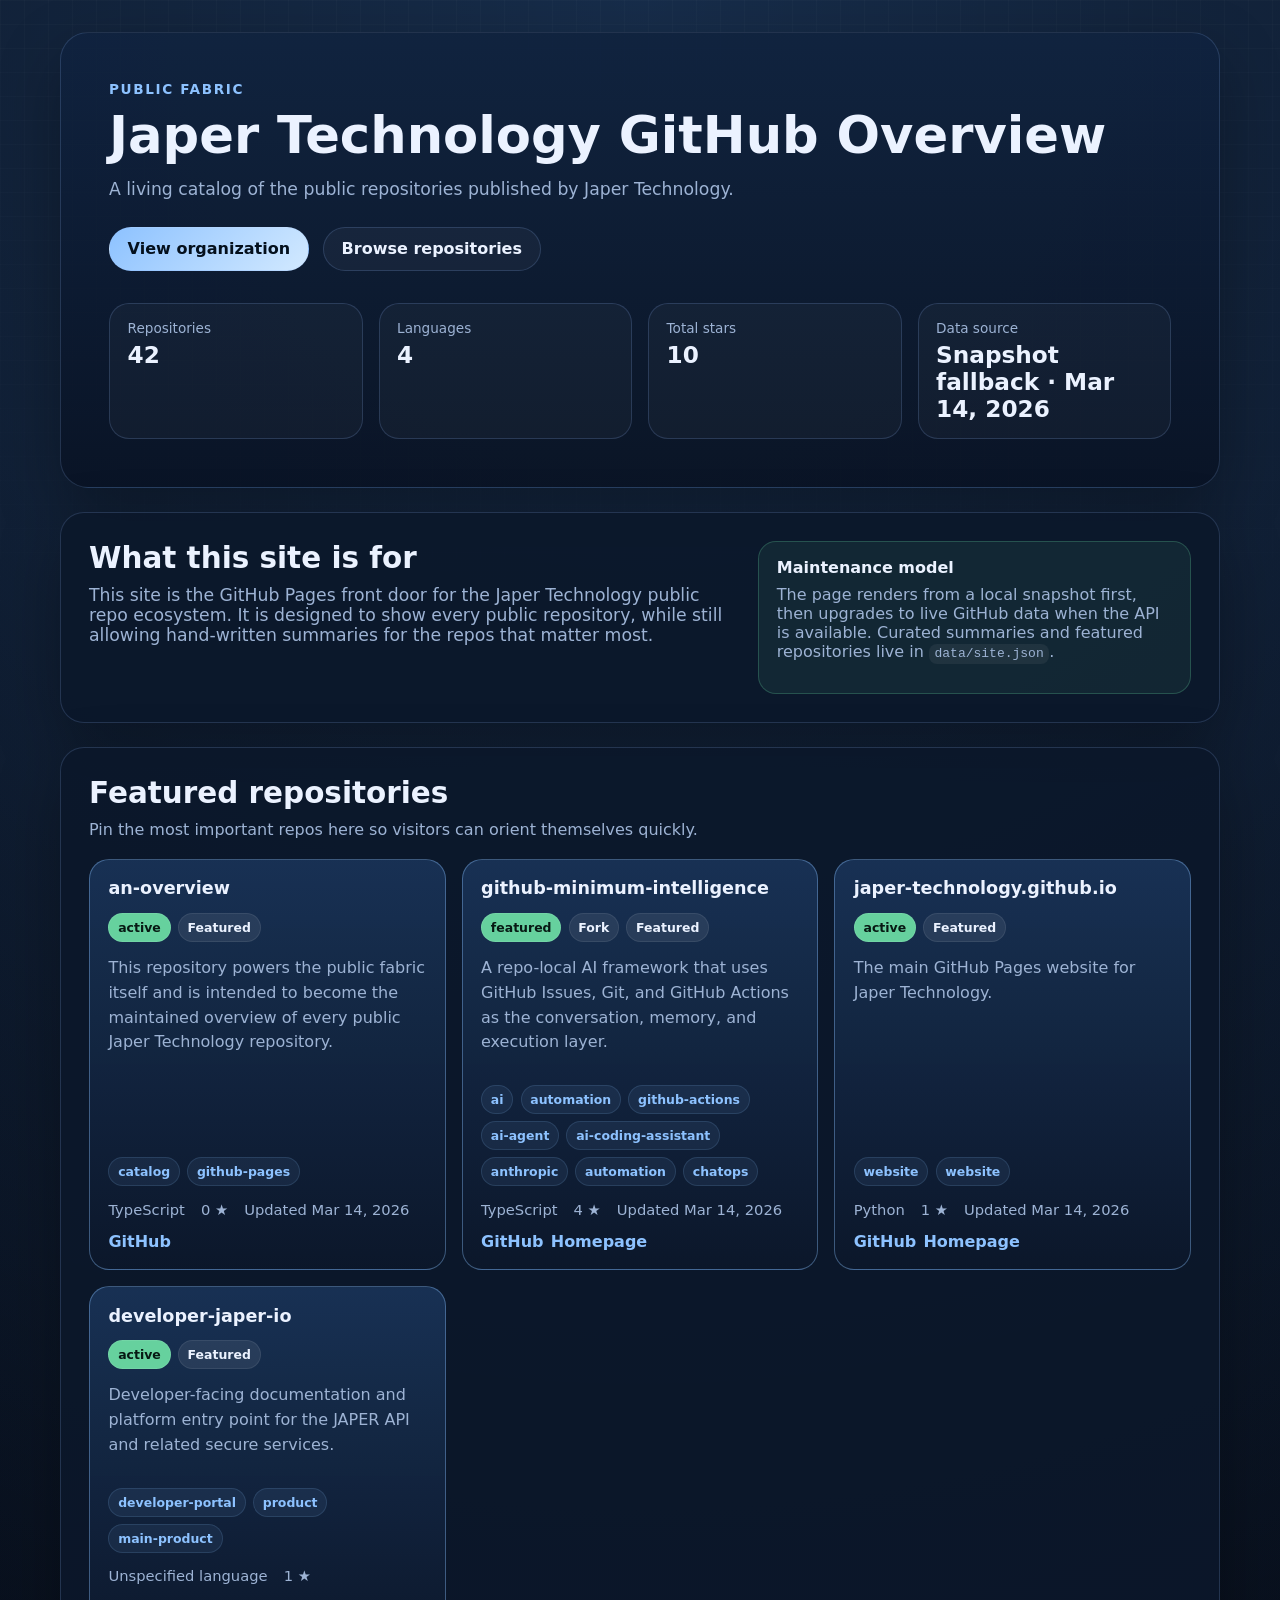
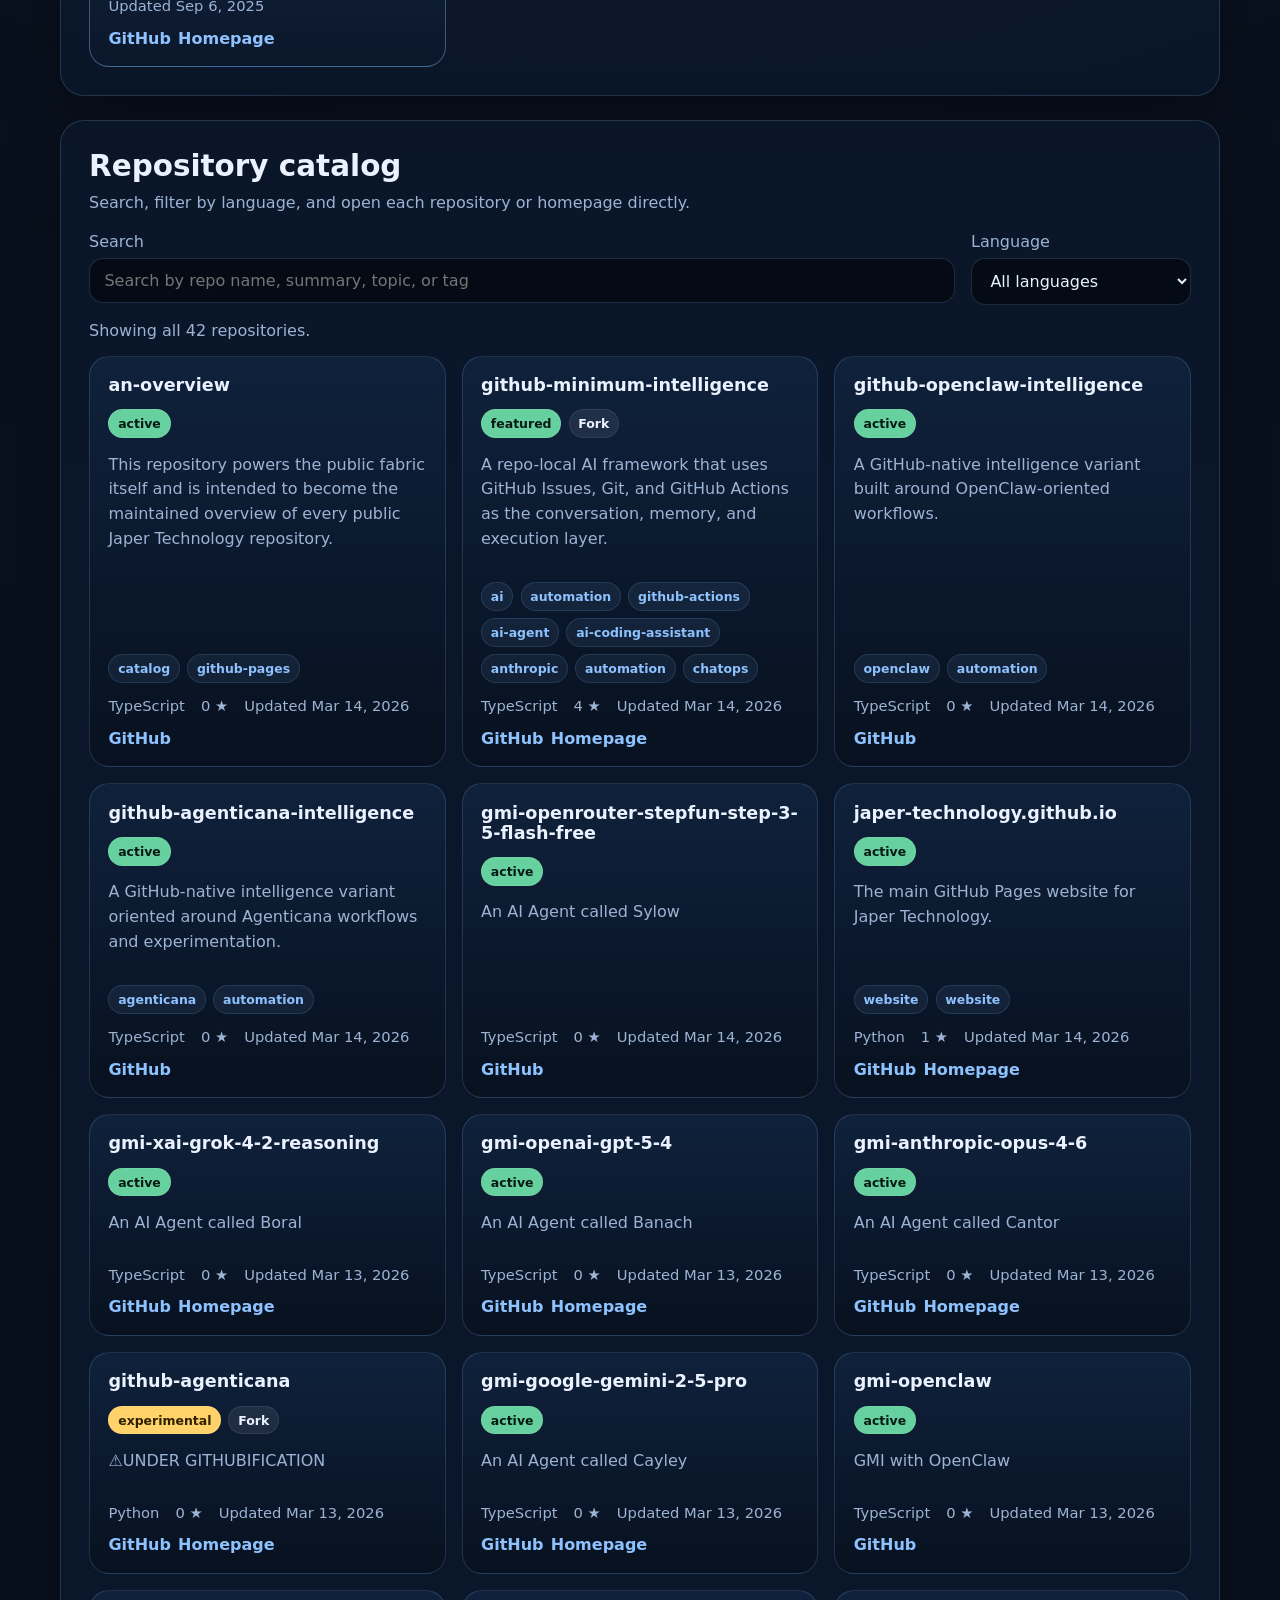
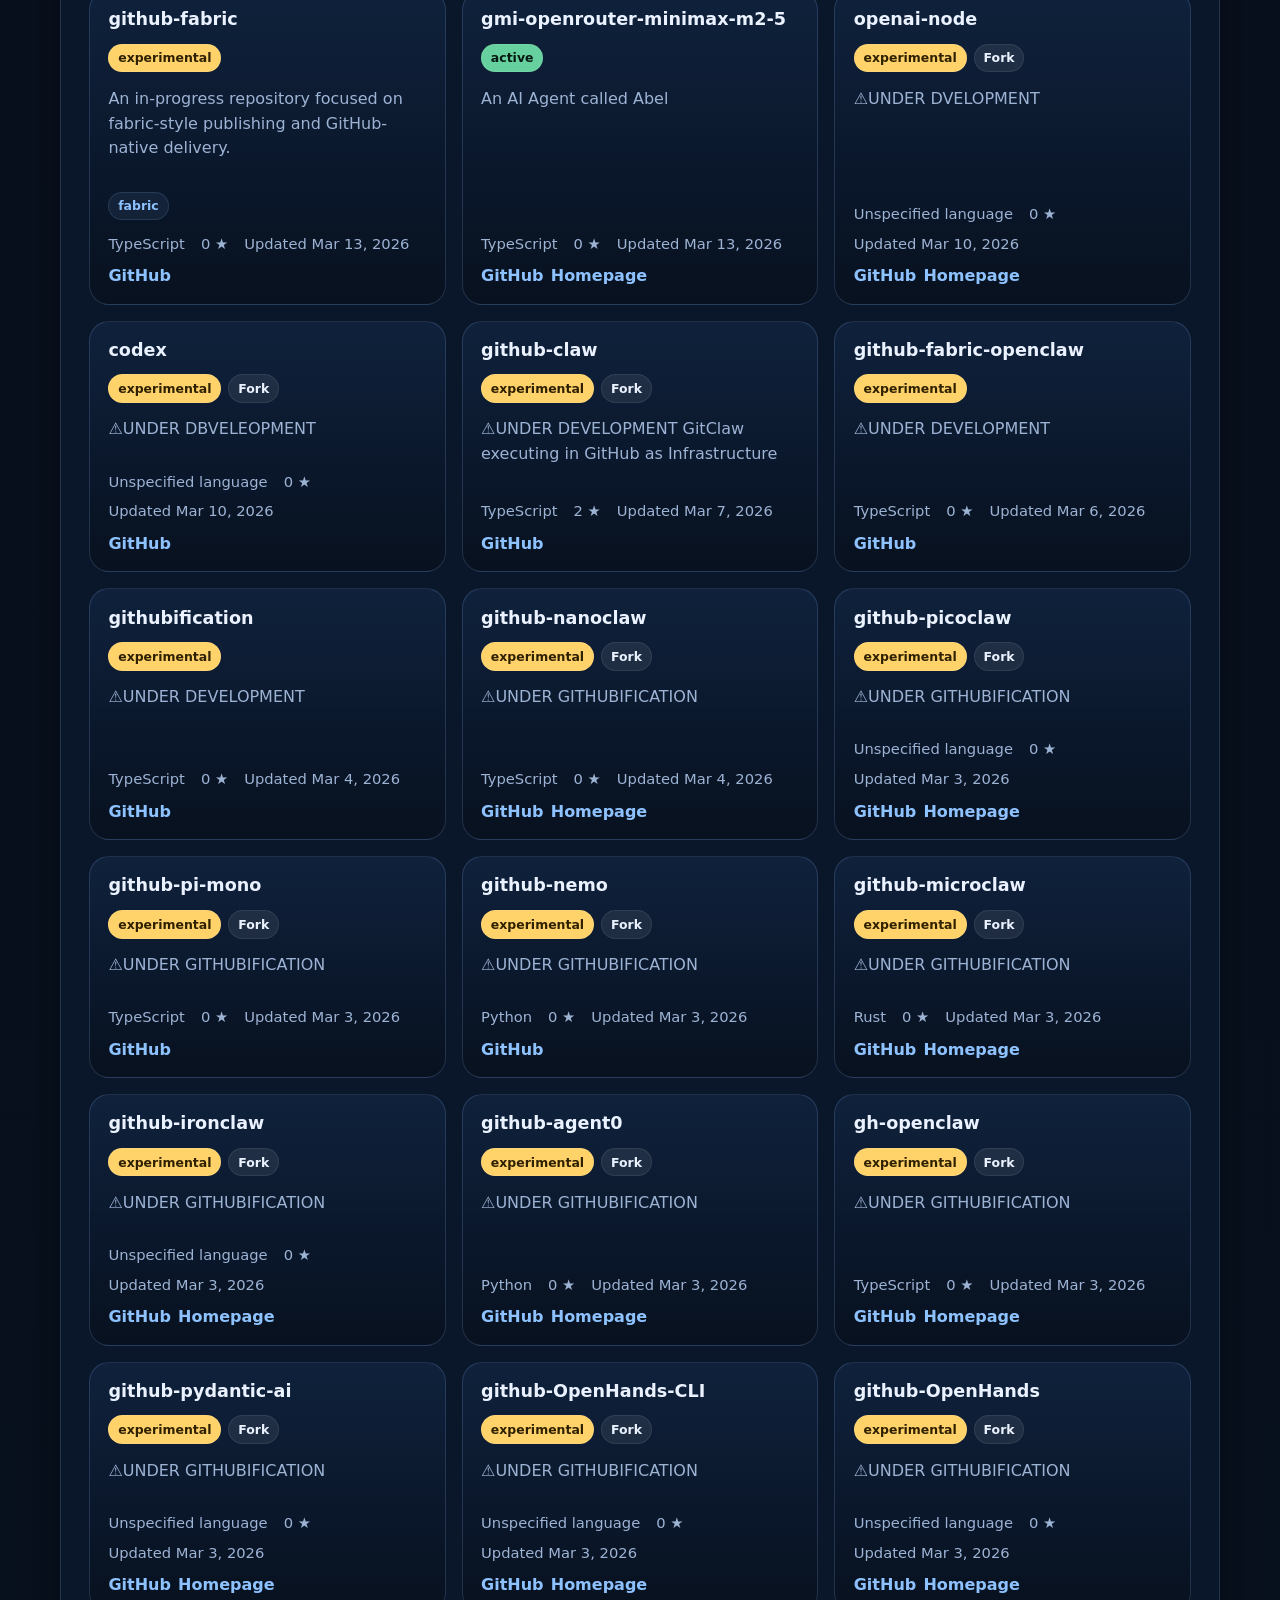
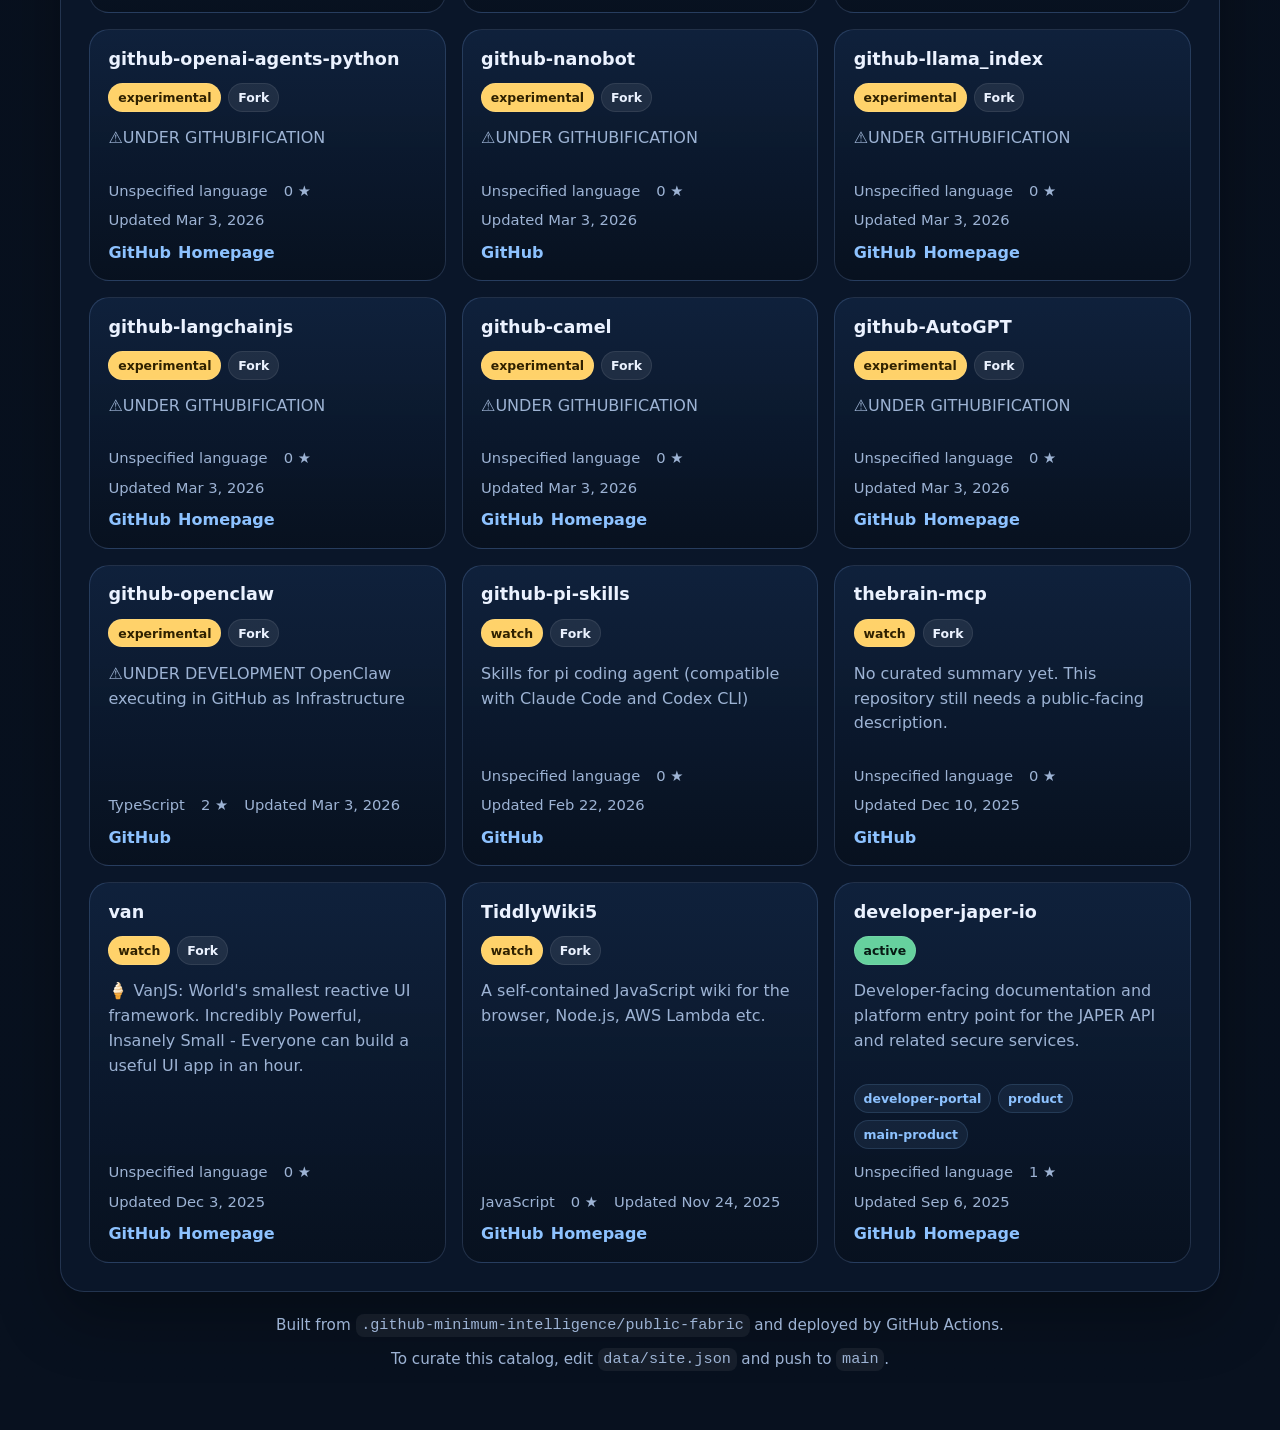
==== .github-minimum-intelligence/public-fabric/index.html @ f4ccc7d5 "minimum-intelligence: work on issue #1" ====
<!DOCTYPE html>
<html lang="en">
  <head>
    <meta charset="UTF-8" />
    <meta name="viewport" content="width=device-width, initial-scale=1.0" />
    <title>Japer Technology Public Fabric</title>
    <meta
      name="description"
      content="A GitHub Pages overview of the public repositories published by Japer Technology."
    />
    <link rel="stylesheet" href="./styles.css" />
  </head>
  <body>
    <div class="shell">
      <header class="hero">
        <p class="eyebrow">Public Fabric</p>
        <h1>Japer Technology GitHub Overview</h1>
        <p class="hero-copy" id="hero-copy">
          A living catalog of public repositories published by Japer Technology.
        </p>
        <div class="hero-actions">
          <a class="button primary" href="https://github.com/japer-technology" target="_blank" rel="noreferrer">
            View organization
          </a>
          <a class="button secondary" href="#catalog">
            Browse repositories
          </a>
        </div>
        <dl class="stats" id="stats">
          <div class="stat-card">
            <dt>Repositories</dt>
            <dd id="stat-repos">—</dd>
          </div>
          <div class="stat-card">
            <dt>Languages</dt>
            <dd id="stat-languages">—</dd>
          </div>
          <div class="stat-card">
            <dt>Total stars</dt>
            <dd id="stat-stars">—</dd>
          </div>
          <div class="stat-card">
            <dt>Data source</dt>
            <dd id="stat-source">Loading…</dd>
          </div>
        </dl>
      </header>

      <main>
        <section class="panel intro-panel">
          <div>
            <h2>What this site is for</h2>
            <p id="intro-copy">
              This public fabric is meant to become the durable front door for every public Japer Technology repository.
            </p>
          </div>
          <div class="callout">
            <strong>Maintenance model</strong>
            <p>
              The page renders from a local snapshot first, then upgrades to live GitHub data when the API is available.
              Curated summaries and featured repositories live in <code>data/site.json</code>.
            </p>
          </div>
        </section>

        <section class="panel" id="featured-section">
          <div class="section-heading">
            <h2>Featured repositories</h2>
            <p>Pin the most important repos here so visitors can orient themselves quickly.</p>
          </div>
          <div class="repo-grid featured-grid" id="featured-grid"></div>
        </section>

        <section class="panel" id="catalog">
          <div class="section-heading">
            <h2>Repository catalog</h2>
            <p>Search, filter by language, and open each repository or homepage directly.</p>
          </div>

          <div class="filters">
            <label class="field">
              <span>Search</span>
              <input id="search-input" type="search" placeholder="Search by repo name, summary, topic, or tag" />
            </label>

            <label class="field compact">
              <span>Language</span>
              <select id="language-filter">
                <option value="all">All languages</option>
              </select>
            </label>
          </div>

          <p class="results-summary" id="results-summary">Loading repositories…</p>
          <div class="repo-grid" id="repo-grid"></div>
          <div class="empty-state hidden" id="empty-state">
            <h3>No repositories match this filter</h3>
            <p>Try clearing the search box or switching back to all languages.</p>
          </div>
        </section>
      </main>

      <footer class="footer">
        <p>
          Built from <code>.github-minimum-intelligence/public-fabric</code> and deployed by GitHub Actions.
        </p>
        <p>
          To curate this catalog, edit <code>data/site.json</code> and push to <code>main</code>.
        </p>
      </footer>
    </div>

    <script src="./app.js" defer></script>
  </body>
</html>
---- .github-minimum-intelligence/public-fabric/styles.css ----
:root {
  color-scheme: dark;
  --bg: #08111f;
  --panel: rgba(12, 24, 43, 0.9);
  --panel-strong: #10233f;
  --panel-soft: rgba(16, 35, 63, 0.65);
  --border: rgba(150, 187, 255, 0.18);
  --text: #ebf2ff;
  --muted: #9db3d4;
  --accent: #8dc2ff;
  --accent-strong: #4e9fff;
  --success: #66d19e;
  --warning: #ffd26a;
  --shadow: 0 24px 64px rgba(0, 0, 0, 0.3);
}

* {
  box-sizing: border-box;
}

html {
  scroll-behavior: smooth;
}

body {
  margin: 0;
  font-family: Inter, ui-sans-serif, system-ui, -apple-system, BlinkMacSystemFont, "Segoe UI", sans-serif;
  background:
    radial-gradient(circle at top, rgba(78, 159, 255, 0.2), transparent 28%),
    linear-gradient(180deg, #09101d 0%, #08111f 100%);
  color: var(--text);
}

body::before {
  content: "";
  position: fixed;
  inset: 0;
  pointer-events: none;
  background-image: linear-gradient(rgba(255, 255, 255, 0.03) 1px, transparent 1px),
    linear-gradient(90deg, rgba(255, 255, 255, 0.03) 1px, transparent 1px);
  background-size: 24px 24px;
  mask-image: linear-gradient(180deg, rgba(0, 0, 0, 0.6), transparent 90%);
}

.shell {
  width: min(1160px, calc(100% - 2rem));
  margin: 0 auto;
  padding: 2rem 0 3rem;
}

.hero,
.panel,
.footer {
  position: relative;
  z-index: 1;
}

.hero {
  padding: 3rem;
  border: 1px solid var(--border);
  border-radius: 28px;
  background: linear-gradient(180deg, rgba(16, 35, 63, 0.95), rgba(10, 20, 37, 0.95));
  box-shadow: var(--shadow);
}

.eyebrow {
  margin: 0 0 0.75rem;
  font-size: 0.85rem;
  font-weight: 700;
  letter-spacing: 0.12em;
  text-transform: uppercase;
  color: var(--accent);
}

h1,
h2,
h3,
p {
  margin-top: 0;
}

h1 {
  margin-bottom: 1rem;
  font-size: clamp(2.2rem, 4vw, 4rem);
  line-height: 1.05;
}

h2 {
  font-size: clamp(1.5rem, 2.3vw, 2rem);
  margin-bottom: 0.6rem;
}

.hero-copy,
#intro-copy,
.section-heading p,
.repo-summary,
.results-summary,
.footer,
.callout p,
.meta-row,
.repo-links,
.field span,
.empty-state p {
  color: var(--muted);
}

.hero-copy,
#intro-copy {
  font-size: 1.08rem;
  max-width: 68ch;
}

.hero-actions {
  display: flex;
  flex-wrap: wrap;
  gap: 0.9rem;
  margin: 1.75rem 0 2rem;
}

.button {
  display: inline-flex;
  align-items: center;
  justify-content: center;
  min-height: 2.75rem;
  padding: 0.7rem 1.1rem;
  border-radius: 999px;
  border: 1px solid var(--border);
  text-decoration: none;
  font-weight: 600;
  transition: transform 140ms ease, border-color 140ms ease, background 140ms ease;
}

.button:hover {
  transform: translateY(-1px);
  border-color: rgba(150, 187, 255, 0.4);
}

.button.primary {
  color: #04101d;
  background: linear-gradient(135deg, var(--accent), #d2e9ff);
}

.button.secondary {
  color: var(--text);
  background: rgba(255, 255, 255, 0.04);
}

.stats {
  display: grid;
  grid-template-columns: repeat(4, minmax(0, 1fr));
  gap: 1rem;
  margin: 0;
}

.stat-card {
  margin: 0;
  padding: 1rem 1.1rem;
  border-radius: 20px;
  border: 1px solid var(--border);
  background: rgba(255, 255, 255, 0.03);
}

.stat-card dt {
  margin-bottom: 0.35rem;
  font-size: 0.85rem;
  color: var(--muted);
}

.stat-card dd {
  margin: 0;
  font-size: 1.45rem;
  font-weight: 700;
}

.panel {
  margin-top: 1.5rem;
  padding: 1.75rem;
  border-radius: 24px;
  border: 1px solid var(--border);
  background: var(--panel);
  box-shadow: var(--shadow);
}

.intro-panel {
  display: grid;
  grid-template-columns: 1.5fr 1fr;
  gap: 1.25rem;
}

.callout {
  padding: 1rem 1.1rem;
  border-radius: 18px;
  border: 1px solid rgba(102, 209, 158, 0.25);
  background: rgba(102, 209, 158, 0.08);
}

.callout strong {
  display: block;
  margin-bottom: 0.5rem;
}

.section-heading {
  margin-bottom: 1.25rem;
}

.filters {
  display: flex;
  flex-wrap: wrap;
  gap: 1rem;
  margin-bottom: 1rem;
}

.field {
  display: flex;
  flex-direction: column;
  gap: 0.45rem;
  flex: 1 1 320px;
}

.field.compact {
  flex: 0 1 220px;
}

input,
select {
  width: 100%;
  min-height: 2.85rem;
  padding: 0.75rem 0.9rem;
  border-radius: 14px;
  border: 1px solid var(--border);
  background: rgba(5, 11, 20, 0.9);
  color: var(--text);
  font: inherit;
}

input:focus,
select:focus {
  outline: 2px solid rgba(141, 194, 255, 0.28);
  outline-offset: 1px;
}

.repo-grid {
  display: grid;
  grid-template-columns: repeat(3, minmax(0, 1fr));
  gap: 1rem;
}

.repo-card {
  display: flex;
  flex-direction: column;
  gap: 0.9rem;
  min-height: 100%;
  padding: 1.15rem;
  border-radius: 20px;
  border: 1px solid var(--border);
  background: linear-gradient(180deg, rgba(16, 35, 63, 0.88), rgba(8, 17, 31, 0.94));
}

.repo-card.featured {
  border-color: rgba(141, 194, 255, 0.38);
  background: linear-gradient(180deg, rgba(25, 50, 86, 0.95), rgba(12, 24, 43, 0.96));
}

.repo-title-row {
  display: flex;
  justify-content: space-between;
  align-items: flex-start;
  gap: 0.75rem;
}

.repo-title {
  margin: 0;
  font-size: 1.1rem;
}

.repo-title a {
  color: var(--text);
  text-decoration: none;
}

.repo-title a:hover {
  color: var(--accent);
}

.badges,
.topics,
.repo-links {
  display: flex;
  flex-wrap: wrap;
  gap: 0.45rem;
}

.badge,
.topic {
  display: inline-flex;
  align-items: center;
  min-height: 1.8rem;
  padding: 0.2rem 0.55rem;
  border-radius: 999px;
  font-size: 0.78rem;
  font-weight: 600;
}

.badge {
  color: var(--text);
  background: rgba(255, 255, 255, 0.08);
  border: 1px solid rgba(255, 255, 255, 0.08);
}

.badge.status-active,
.badge.status-featured {
  color: #071913;
  background: var(--success);
}

.badge.status-experimental,
.badge.status-watch {
  color: #2f2100;
  background: var(--warning);
}

.topic {
  color: var(--accent);
  background: rgba(141, 194, 255, 0.08);
  border: 1px solid rgba(141, 194, 255, 0.14);
}

.repo-summary {
  flex: 1;
  line-height: 1.55;
}

.meta-row {
  display: flex;
  flex-wrap: wrap;
  gap: 0.8rem 1rem;
  font-size: 0.92rem;
}

.repo-links a {
  color: var(--accent);
  text-decoration: none;
  font-weight: 600;
}

.repo-links a:hover {
  text-decoration: underline;
}

.results-summary {
  margin-bottom: 1rem;
}

.empty-state {
  padding: 2rem;
  border: 1px dashed var(--border);
  border-radius: 20px;
  text-align: center;
  background: rgba(255, 255, 255, 0.02);
}

.footer {
  margin-top: 1.5rem;
  text-align: center;
  font-size: 0.95rem;
}

code {
  padding: 0.15rem 0.35rem;
  border-radius: 8px;
  background: rgba(255, 255, 255, 0.06);
}

.hidden {
  display: none;
}

@media (max-width: 960px) {
  .stats,
  .repo-grid,
  .intro-panel {
    grid-template-columns: repeat(2, minmax(0, 1fr));
  }
}

@media (max-width: 720px) {
  .shell {
    width: min(100% - 1rem, 1160px);
    padding-top: 1rem;
  }

  .hero,
  .panel {
    padding: 1.2rem;
    border-radius: 20px;
  }

  .stats,
  .repo-grid,
  .intro-panel {
    grid-template-columns: 1fr;
  }
}
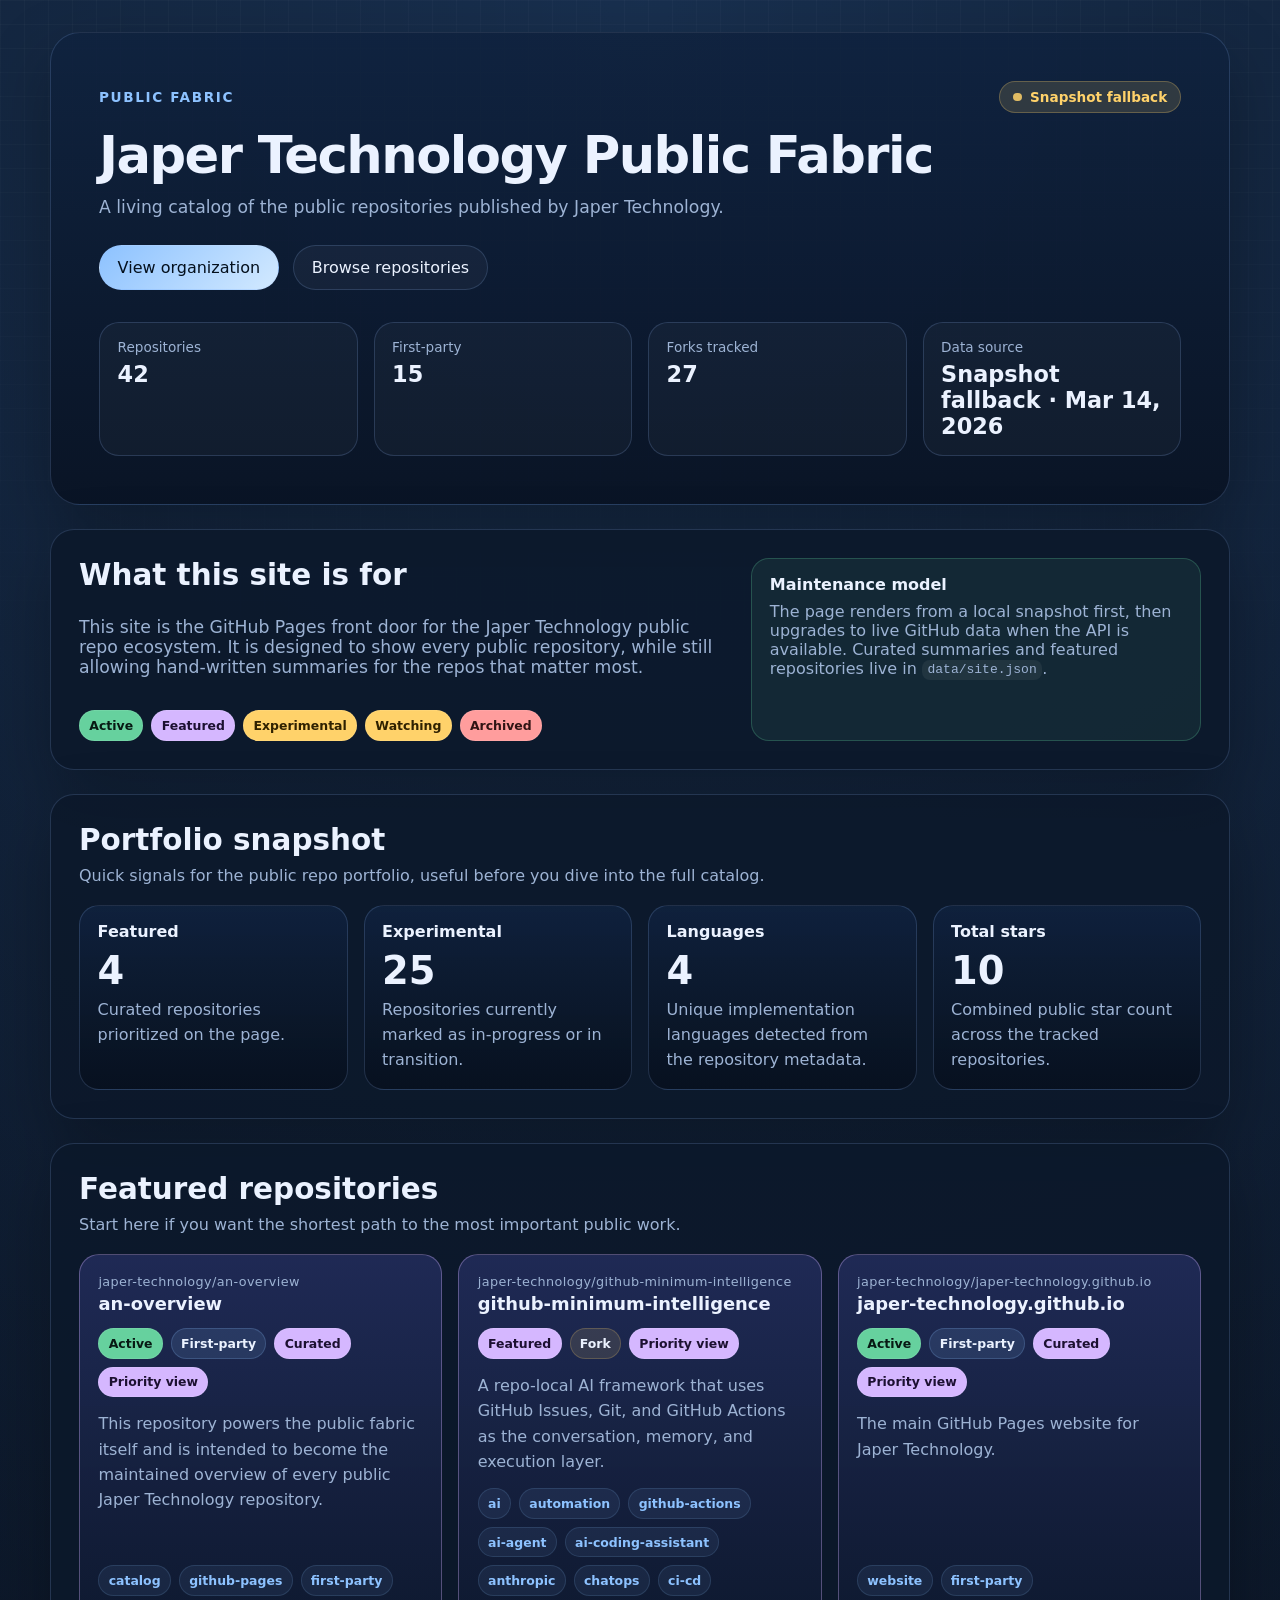
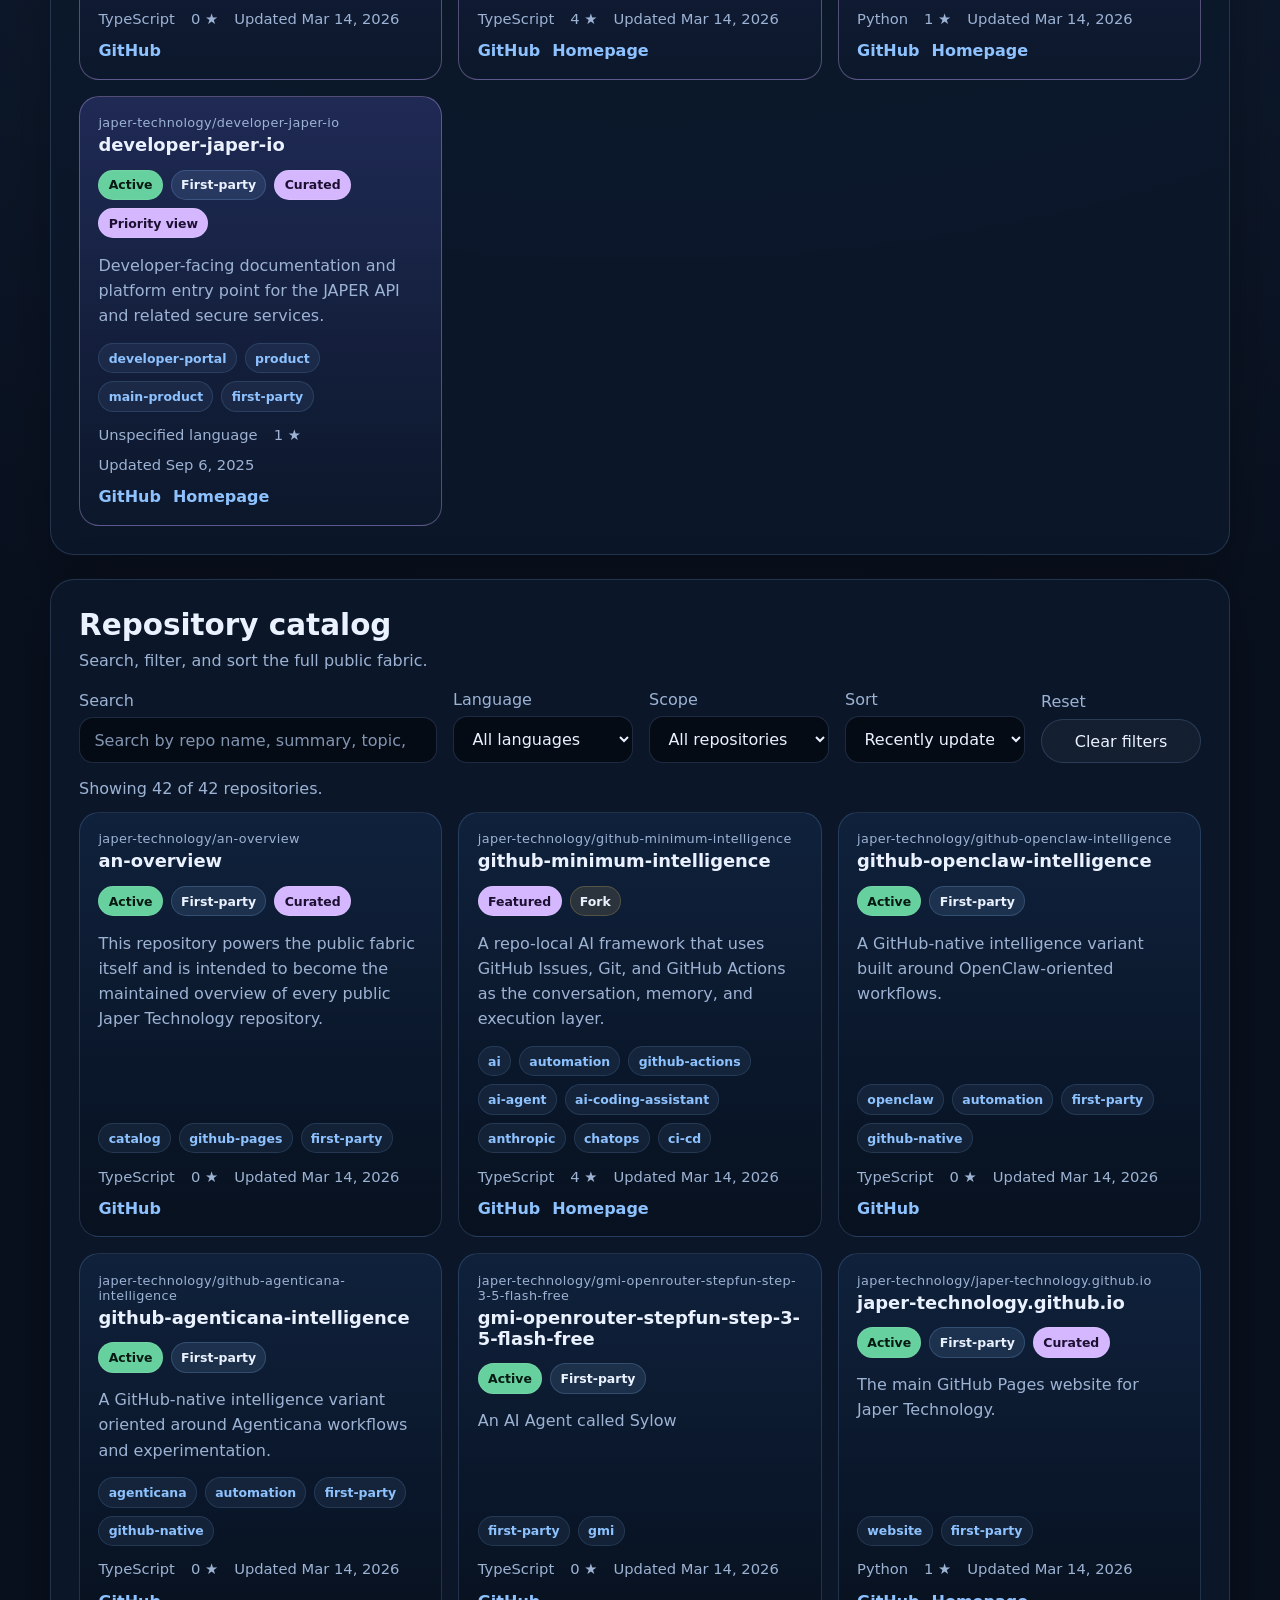
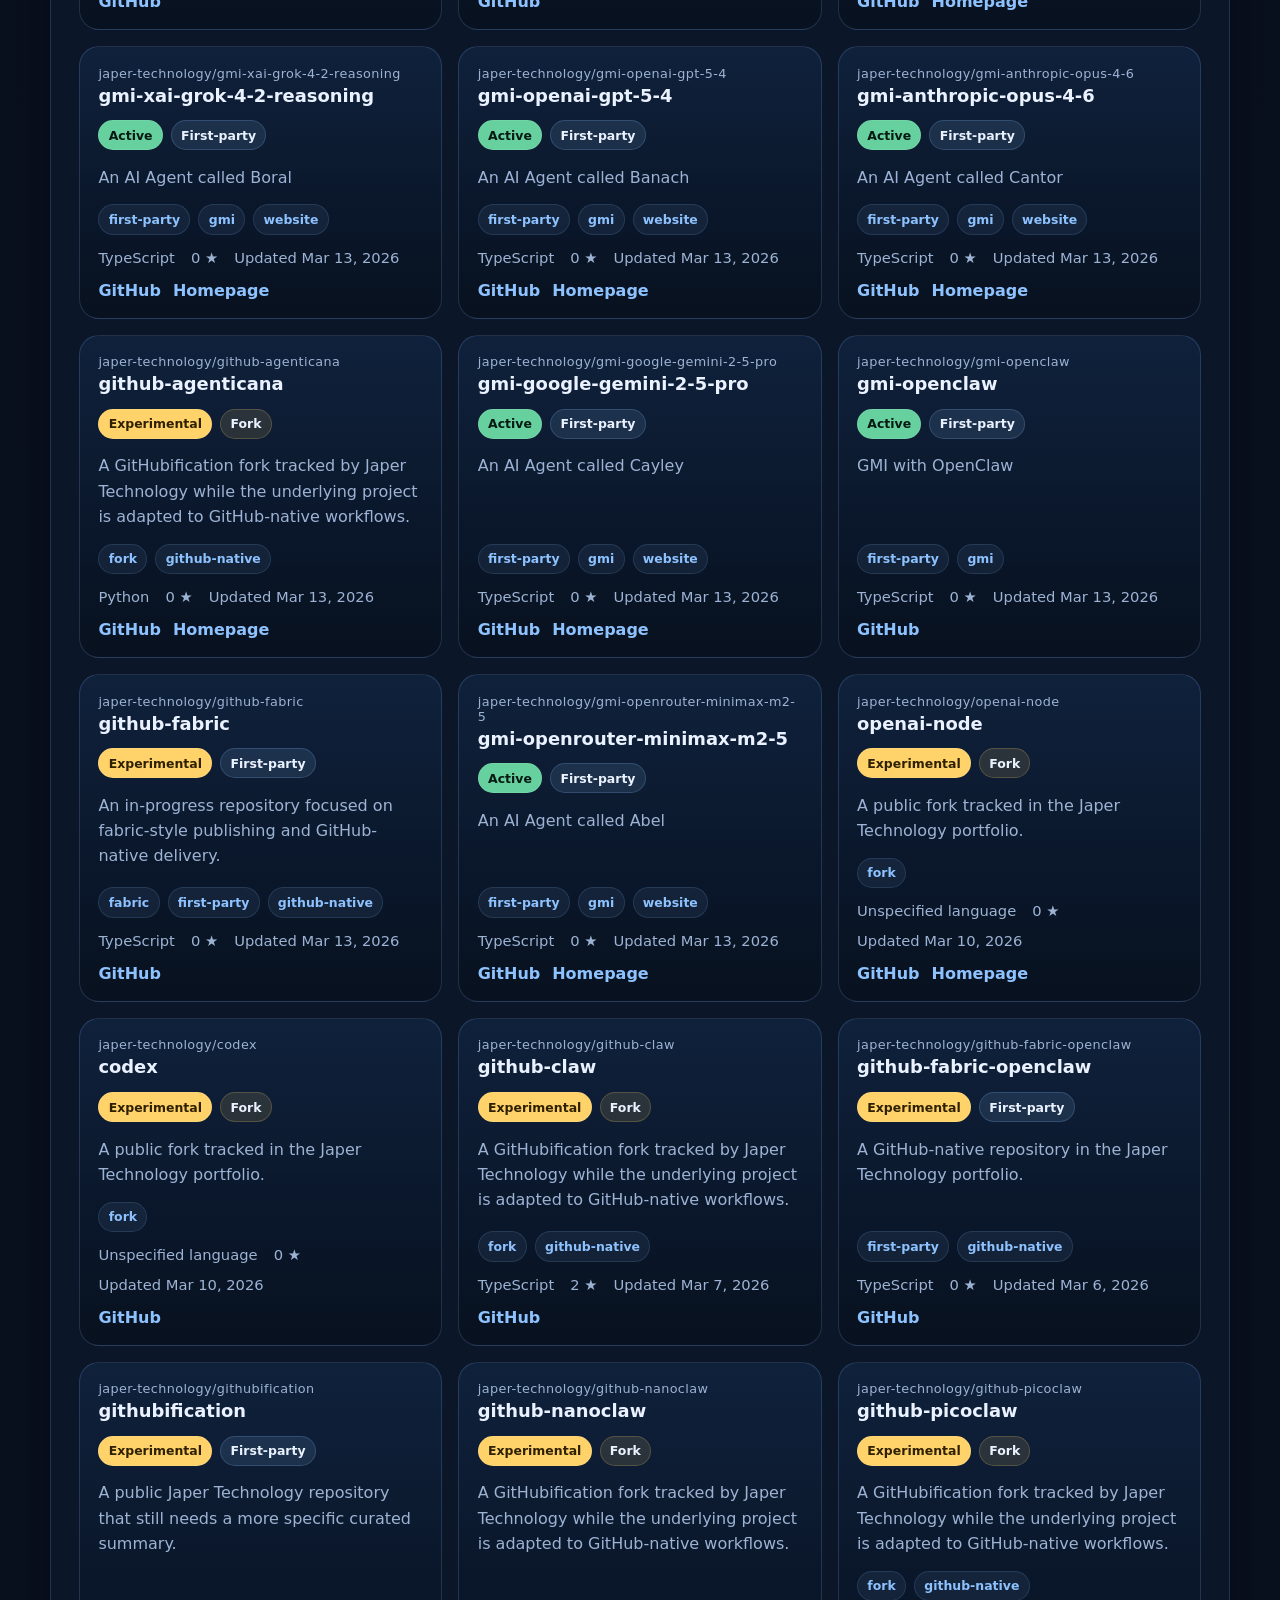
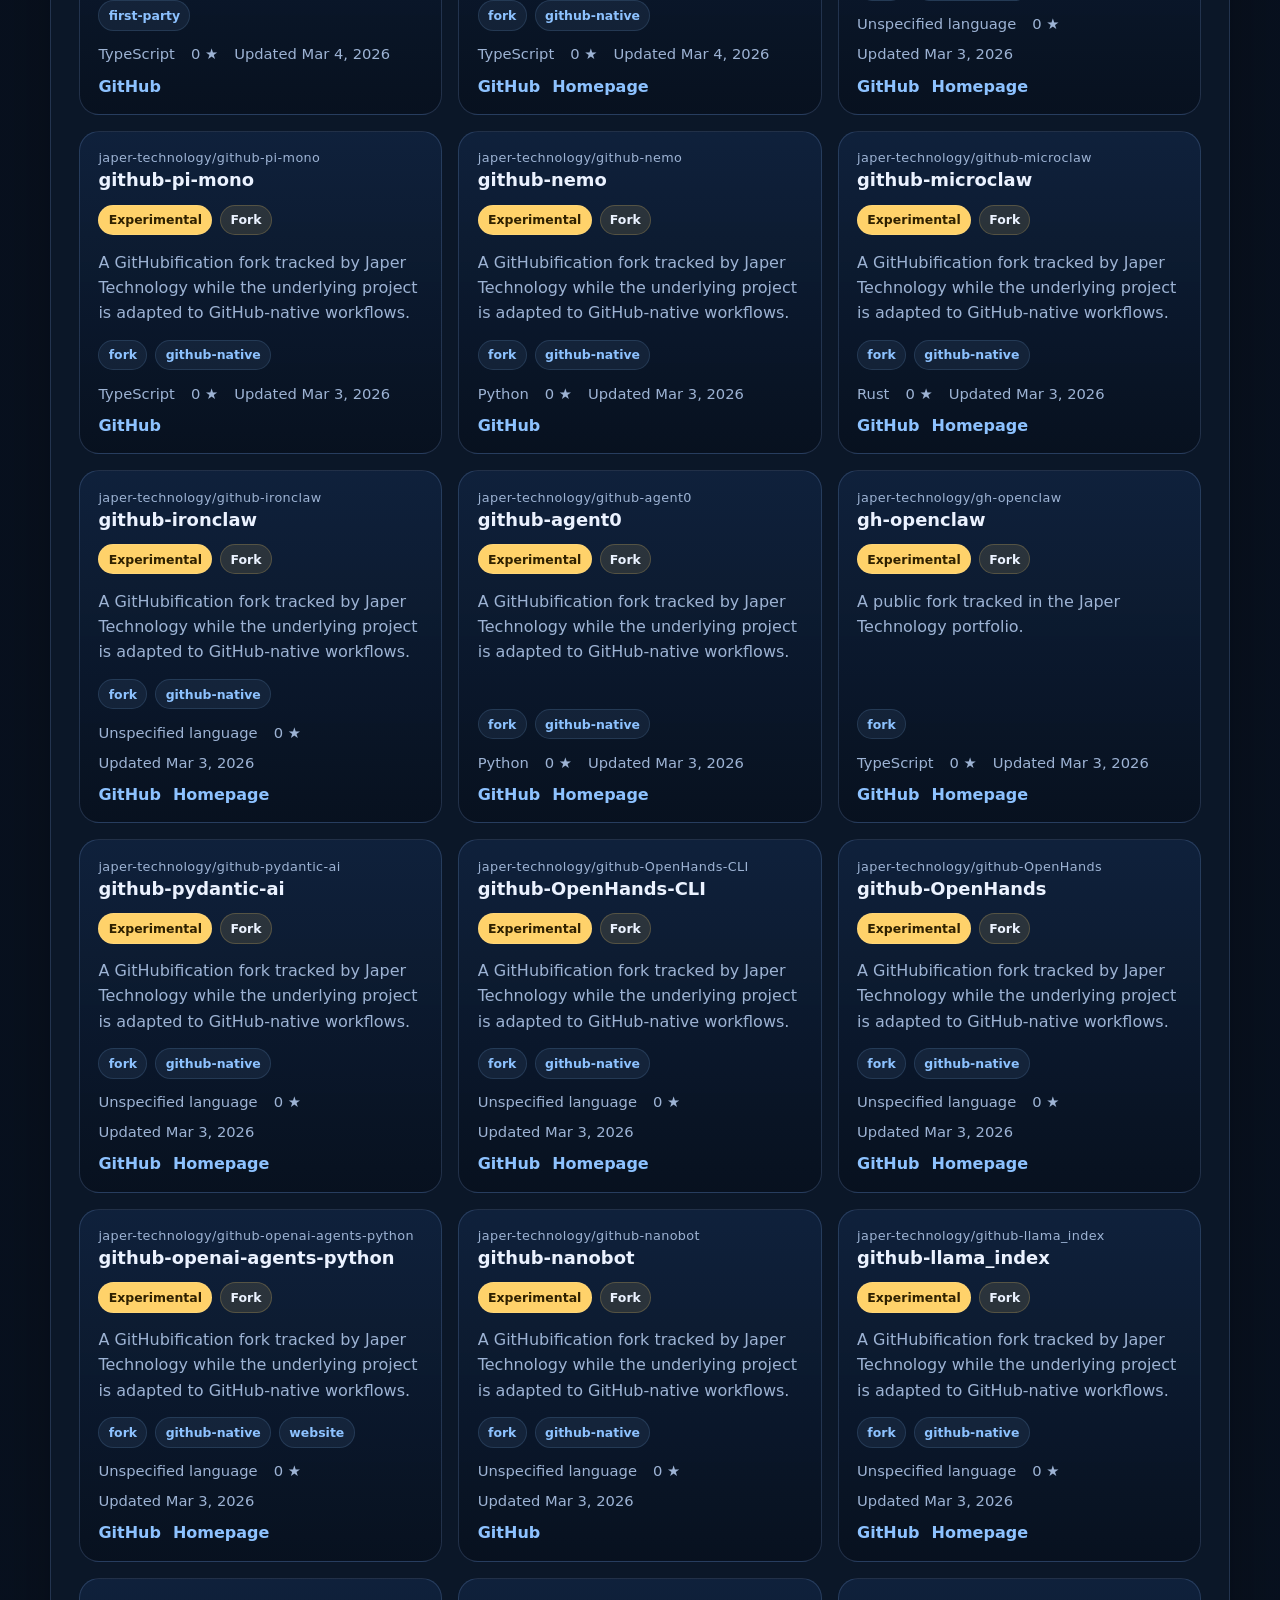
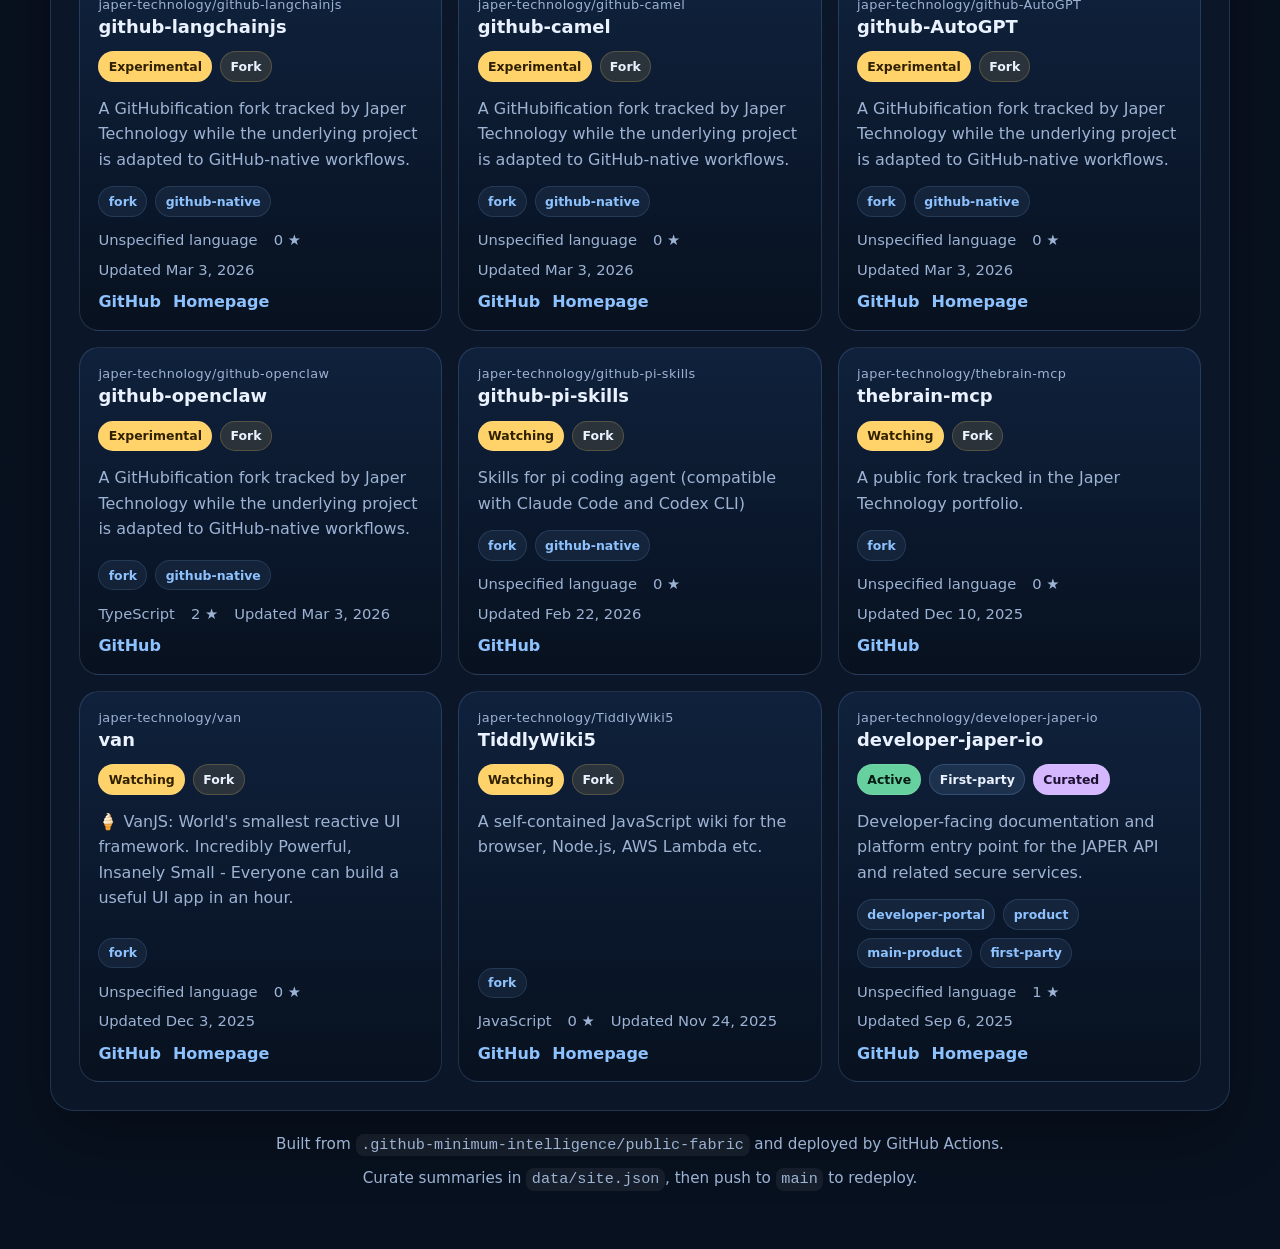
==== commit 2e6cb0e2: "minimum-intelligence: work on issue #1" ====
--- a/.github-minimum-intelligence/public-fabric/index.html
+++ b/.github-minimum-intelligence/public-fabric/index.html
@@ -6,18 +6,24 @@
     <title>Japer Technology Public Fabric</title>
     <meta
       name="description"
-      content="A GitHub Pages overview of the public repositories published by Japer Technology."
+      content="A polished GitHub Pages overview of the public repositories published by Japer Technology."
     />
+    <meta name="theme-color" content="#08111f" />
     <link rel="stylesheet" href="./styles.css" />
   </head>
   <body>
     <div class="shell">
       <header class="hero">
-        <p class="eyebrow">Public Fabric</p>
-        <h1>Japer Technology GitHub Overview</h1>
+        <div class="hero-topline">
+          <p class="eyebrow">Public Fabric</p>
+          <span class="live-pill" id="live-pill">Loading catalog…</span>
+        </div>
+
+        <h1 id="site-title">Japer Technology Public Fabric</h1>
         <p class="hero-copy" id="hero-copy">
           A living catalog of public repositories published by Japer Technology.
         </p>
+
         <div class="hero-actions">
           <a class="button primary" href="https://github.com/japer-technology" target="_blank" rel="noreferrer">
             View organization
@@ -26,18 +32,19 @@
             Browse repositories
           </a>
         </div>
-        <dl class="stats" id="stats">
+
+        <dl class="stats">
           <div class="stat-card">
             <dt>Repositories</dt>
             <dd id="stat-repos">—</dd>
           </div>
           <div class="stat-card">
-            <dt>Languages</dt>
-            <dd id="stat-languages">—</dd>
+            <dt>First-party</dt>
+            <dd id="stat-first-party">—</dd>
           </div>
           <div class="stat-card">
-            <dt>Total stars</dt>
-            <dd id="stat-stars">—</dd>
+            <dt>Forks tracked</dt>
+            <dd id="stat-forks">—</dd>
           </div>
           <div class="stat-card">
             <dt>Data source</dt>
@@ -48,25 +55,64 @@
 
       <main>
         <section class="panel intro-panel">
-          <div>
+          <div class="intro-copy-block">
             <h2>What this site is for</h2>
             <p id="intro-copy">
               This public fabric is meant to become the durable front door for every public Japer Technology repository.
             </p>
+
+            <div class="legend-row" aria-label="Repository status legend">
+              <span class="badge status-active">Active</span>
+              <span class="badge status-featured">Featured</span>
+              <span class="badge status-experimental">Experimental</span>
+              <span class="badge status-watch">Watching</span>
+              <span class="badge status-archived">Archived</span>
+            </div>
           </div>
-          <div class="callout">
+
+          <aside class="callout">
             <strong>Maintenance model</strong>
             <p>
               The page renders from a local snapshot first, then upgrades to live GitHub data when the API is available.
               Curated summaries and featured repositories live in <code>data/site.json</code>.
             </p>
+          </aside>
+        </section>
+
+        <section class="panel snapshot-panel">
+          <div class="section-heading">
+            <h2>Portfolio snapshot</h2>
+            <p>Quick signals for the public repo portfolio, useful before you dive into the full catalog.</p>
+          </div>
+
+          <div class="snapshot-grid">
+            <article class="snapshot-card">
+              <h3>Featured</h3>
+              <p class="snapshot-value" id="snapshot-featured">—</p>
+              <p class="snapshot-copy">Curated repositories prioritized on the page.</p>
+            </article>
+            <article class="snapshot-card">
+              <h3>Experimental</h3>
+              <p class="snapshot-value" id="snapshot-experimental">—</p>
+              <p class="snapshot-copy">Repositories currently marked as in-progress or in transition.</p>
+            </article>
+            <article class="snapshot-card">
+              <h3>Languages</h3>
+              <p class="snapshot-value" id="snapshot-languages">—</p>
+              <p class="snapshot-copy">Unique implementation languages detected from the repository metadata.</p>
+            </article>
+            <article class="snapshot-card">
+              <h3>Total stars</h3>
+              <p class="snapshot-value" id="snapshot-stars">—</p>
+              <p class="snapshot-copy">Combined public star count across the tracked repositories.</p>
+            </article>
           </div>
         </section>
 
         <section class="panel" id="featured-section">
           <div class="section-heading">
             <h2>Featured repositories</h2>
-            <p>Pin the most important repos here so visitors can orient themselves quickly.</p>
+            <p>Start here if you want the shortest path to the most important public work.</p>
           </div>
           <div class="repo-grid featured-grid" id="featured-grid"></div>
         </section>
@@ -74,11 +120,11 @@
         <section class="panel" id="catalog">
           <div class="section-heading">
             <h2>Repository catalog</h2>
-            <p>Search, filter by language, and open each repository or homepage directly.</p>
+            <p>Search, filter, and sort the full public fabric.</p>
           </div>
 
           <div class="filters">
-            <label class="field">
+            <label class="field field-search">
               <span>Search</span>
               <input id="search-input" type="search" placeholder="Search by repo name, summary, topic, or tag" />
             </label>
@@ -89,13 +135,39 @@
                 <option value="all">All languages</option>
               </select>
             </label>
+
+            <label class="field compact">
+              <span>Scope</span>
+              <select id="scope-filter">
+                <option value="all">All repositories</option>
+                <option value="first-party">First-party</option>
+                <option value="forks">Forks only</option>
+                <option value="featured">Featured only</option>
+                <option value="experimental">Experimental only</option>
+              </select>
+            </label>
+
+            <label class="field compact">
+              <span>Sort</span>
+              <select id="sort-filter">
+                <option value="updated-desc">Recently updated</option>
+                <option value="stars-desc">Most stars</option>
+                <option value="name-asc">Name A–Z</option>
+              </select>
+            </label>
+
+            <div class="field action-field">
+              <span>Reset</span>
+              <button class="button tertiary" id="reset-filters" type="button">Clear filters</button>
+            </div>
           </div>
 
-          <p class="results-summary" id="results-summary">Loading repositories…</p>
+          <p class="results-summary" id="results-summary" aria-live="polite">Loading repositories…</p>
+          <div class="active-filters hidden" id="active-filters" aria-live="polite"></div>
           <div class="repo-grid" id="repo-grid"></div>
           <div class="empty-state hidden" id="empty-state">
             <h3>No repositories match this filter</h3>
-            <p>Try clearing the search box or switching back to all languages.</p>
+            <p>Try clearing the search box, switching back to all languages, or widening the scope.</p>
           </div>
         </section>
       </main>
@@ -105,7 +177,7 @@
           Built from <code>.github-minimum-intelligence/public-fabric</code> and deployed by GitHub Actions.
         </p>
         <p>
-          To curate this catalog, edit <code>data/site.json</code> and push to <code>main</code>.
+          Curate summaries in <code>data/site.json</code>, then push to <code>main</code> to redeploy.
         </p>
       </footer>
     </div>
--- a/.github-minimum-intelligence/public-fabric/styles.css
+++ b/.github-minimum-intelligence/public-fabric/styles.css
@@ -1,17 +1,24 @@
 :root {
   color-scheme: dark;
   --bg: #08111f;
-  --panel: rgba(12, 24, 43, 0.9);
-  --panel-strong: #10233f;
-  --panel-soft: rgba(16, 35, 63, 0.65);
+  --panel: rgba(12, 24, 43, 0.88);
+  --panel-strong: rgba(16, 35, 63, 0.95);
+  --panel-soft: rgba(16, 35, 63, 0.68);
   --border: rgba(150, 187, 255, 0.18);
+  --border-strong: rgba(150, 187, 255, 0.32);
   --text: #ebf2ff;
   --muted: #9db3d4;
   --accent: #8dc2ff;
   --accent-strong: #4e9fff;
   --success: #66d19e;
+  --success-soft: rgba(102, 209, 158, 0.14);
   --warning: #ffd26a;
-  --shadow: 0 24px 64px rgba(0, 0, 0, 0.3);
+  --warning-soft: rgba(255, 210, 106, 0.14);
+  --danger: #ff9d9d;
+  --danger-soft: rgba(255, 157, 157, 0.14);
+  --featured: #d5b7ff;
+  --featured-soft: rgba(213, 183, 255, 0.14);
+  --shadow: 0 24px 64px rgba(0, 0, 0, 0.28);
 }
 
 * {
@@ -24,9 +31,10 @@
 
 body {
   margin: 0;
+  min-height: 100vh;
   font-family: Inter, ui-sans-serif, system-ui, -apple-system, BlinkMacSystemFont, "Segoe UI", sans-serif;
   background:
-    radial-gradient(circle at top, rgba(78, 159, 255, 0.2), transparent 28%),
+    radial-gradient(circle at top, rgba(78, 159, 255, 0.22), transparent 30%),
     linear-gradient(180deg, #09101d 0%, #08111f 100%);
   color: var(--text);
 }
@@ -36,14 +44,19 @@
   position: fixed;
   inset: 0;
   pointer-events: none;
-  background-image: linear-gradient(rgba(255, 255, 255, 0.03) 1px, transparent 1px),
+  background-image:
+    linear-gradient(rgba(255, 255, 255, 0.03) 1px, transparent 1px),
     linear-gradient(90deg, rgba(255, 255, 255, 0.03) 1px, transparent 1px);
   background-size: 24px 24px;
-  mask-image: linear-gradient(180deg, rgba(0, 0, 0, 0.6), transparent 90%);
+  mask-image: linear-gradient(180deg, rgba(0, 0, 0, 0.75), transparent 92%);
+}
+
+::selection {
+  background: rgba(141, 194, 255, 0.32);
 }
 
 .shell {
-  width: min(1160px, calc(100% - 2rem));
+  width: min(1180px, calc(100% - 2rem));
   margin: 0 auto;
   padding: 2rem 0 3rem;
 }
@@ -58,36 +71,85 @@
 .hero {
   padding: 3rem;
   border: 1px solid var(--border);
-  border-radius: 28px;
-  background: linear-gradient(180deg, rgba(16, 35, 63, 0.95), rgba(10, 20, 37, 0.95));
+  border-radius: 30px;
+  background: linear-gradient(180deg, rgba(16, 35, 63, 0.96), rgba(10, 20, 37, 0.96));
   box-shadow: var(--shadow);
 }
 
+.hero-topline {
+  display: flex;
+  flex-wrap: wrap;
+  justify-content: space-between;
+  gap: 0.75rem;
+  align-items: center;
+}
+
 .eyebrow {
-  margin: 0 0 0.75rem;
+  margin: 0;
   font-size: 0.85rem;
-  font-weight: 700;
+  font-weight: 800;
   letter-spacing: 0.12em;
   text-transform: uppercase;
   color: var(--accent);
 }
 
+.live-pill {
+  display: inline-flex;
+  align-items: center;
+  gap: 0.5rem;
+  min-height: 2rem;
+  padding: 0.35rem 0.8rem;
+  border-radius: 999px;
+  border: 1px solid var(--border);
+  font-size: 0.85rem;
+  font-weight: 700;
+  color: var(--text);
+  background: rgba(255, 255, 255, 0.05);
+}
+
+.live-pill::before {
+  content: "";
+  width: 0.55rem;
+  height: 0.55rem;
+  border-radius: 50%;
+  background: currentColor;
+  opacity: 0.85;
+}
+
+.live-pill.is-live {
+  color: var(--success);
+  border-color: rgba(102, 209, 158, 0.28);
+  background: var(--success-soft);
+}
+
+.live-pill.is-fallback {
+  color: var(--warning);
+  border-color: rgba(255, 210, 106, 0.26);
+  background: var(--warning-soft);
+}
+
 h1,
 h2,
 h3,
-p {
+p,
+dl {
   margin-top: 0;
 }
 
 h1 {
-  margin-bottom: 1rem;
-  font-size: clamp(2.2rem, 4vw, 4rem);
-  line-height: 1.05;
+  margin: 1rem 0;
+  font-size: clamp(2.35rem, 4vw, 4.25rem);
+  line-height: 1.02;
+  letter-spacing: -0.03em;
 }
 
 h2 {
-  font-size: clamp(1.5rem, 2.3vw, 2rem);
+  font-size: clamp(1.55rem, 2.3vw, 2rem);
   margin-bottom: 0.6rem;
+}
+
+h3 {
+  margin-bottom: 0.4rem;
 }
 
 .hero-copy,
@@ -100,14 +162,16 @@
 .meta-row,
 .repo-links,
 .field span,
-.empty-state p {
+.empty-state p,
+.repo-kicker,
+.snapshot-copy {
   color: var(--muted);
 }
 
 .hero-copy,
 #intro-copy {
   font-size: 1.08rem;
-  max-width: 68ch;
+  max-width: 70ch;
 }
 
 .hero-actions {
@@ -121,18 +185,26 @@
   display: inline-flex;
   align-items: center;
   justify-content: center;
-  min-height: 2.75rem;
-  padding: 0.7rem 1.1rem;
+  min-height: 2.8rem;
+  padding: 0.72rem 1.1rem;
   border-radius: 999px;
   border: 1px solid var(--border);
   text-decoration: none;
-  font-weight: 600;
-  transition: transform 140ms ease, border-color 140ms ease, background 140ms ease;
-}
-
-.button:hover {
+  font-weight: 700;
+  font: inherit;
+  cursor: pointer;
+  transition:
+    transform 160ms ease,
+    border-color 160ms ease,
+    background 160ms ease,
+    box-shadow 160ms ease;
+}
+
+.button:hover,
+.button:focus-visible {
   transform: translateY(-1px);
-  border-color: rgba(150, 187, 255, 0.4);
+  border-color: var(--border-strong);
+  box-shadow: 0 10px 30px rgba(0, 0, 0, 0.18);
 }
 
 .button.primary {
@@ -140,7 +212,8 @@
   background: linear-gradient(135deg, var(--accent), #d2e9ff);
 }
 
-.button.secondary {
+.button.secondary,
+.button.tertiary {
   color: var(--text);
   background: rgba(255, 255, 255, 0.04);
 }
@@ -149,10 +222,11 @@
   display: grid;
   grid-template-columns: repeat(4, minmax(0, 1fr));
   gap: 1rem;
-  margin: 0;
-}
-
-.stat-card {
+  margin-bottom: 0;
+}
+
+.stat-card,
+.snapshot-card {
   margin: 0;
   padding: 1rem 1.1rem;
   border-radius: 20px;
@@ -168,8 +242,8 @@
 
 .stat-card dd {
   margin: 0;
-  font-size: 1.45rem;
-  font-weight: 700;
+  font-size: 1.4rem;
+  font-weight: 800;
 }
 
 .panel {
@@ -183,8 +257,26 @@
 
 .intro-panel {
   display: grid;
-  grid-template-columns: 1.5fr 1fr;
+  grid-template-columns: 1.45fr 1fr;
   gap: 1.25rem;
+  align-items: stretch;
+}
+
+.intro-copy-block {
+  display: flex;
+  flex-direction: column;
+  justify-content: space-between;
+  gap: 1rem;
+}
+
+.legend-row,
+.badges,
+.topics,
+.repo-links,
+.active-filters {
+  display: flex;
+  flex-wrap: wrap;
+  gap: 0.5rem;
 }
 
 .callout {
@@ -203,28 +295,58 @@
   margin-bottom: 1.25rem;
 }
 
+.snapshot-grid {
+  display: grid;
+  grid-template-columns: repeat(4, minmax(0, 1fr));
+  gap: 1rem;
+}
+
+.snapshot-card {
+  min-height: 100%;
+  background: linear-gradient(180deg, rgba(16, 35, 63, 0.86), rgba(8, 17, 31, 0.92));
+}
+
+.snapshot-card h3 {
+  font-size: 1rem;
+}
+
+.snapshot-value {
+  margin: 0 0 0.35rem;
+  font-size: clamp(1.7rem, 3vw, 2.5rem);
+  font-weight: 800;
+}
+
+.snapshot-copy {
+  margin-bottom: 0;
+  line-height: 1.55;
+}
+
 .filters {
-  display: flex;
-  flex-wrap: wrap;
+  display: grid;
+  grid-template-columns: minmax(0, 2fr) repeat(3, minmax(180px, 1fr)) 160px;
   gap: 1rem;
   margin-bottom: 1rem;
+  align-items: end;
 }
 
 .field {
   display: flex;
   flex-direction: column;
   gap: 0.45rem;
-  flex: 1 1 320px;
-}
-
-.field.compact {
-  flex: 0 1 220px;
+}
+
+.field-search {
+  min-width: 0;
+}
+
+.action-field {
+  align-self: end;
 }
 
 input,
 select {
   width: 100%;
-  min-height: 2.85rem;
+  min-height: 2.9rem;
   padding: 0.75rem 0.9rem;
   border-radius: 14px;
   border: 1px solid var(--border);
@@ -233,10 +355,80 @@
   font: inherit;
 }
 
+input::placeholder {
+  color: rgba(157, 179, 212, 0.82);
+}
+
 input:focus,
-select:focus {
-  outline: 2px solid rgba(141, 194, 255, 0.28);
-  outline-offset: 1px;
+select:focus,
+.button:focus-visible {
+  outline: 2px solid rgba(141, 194, 255, 0.32);
+  outline-offset: 2px;
+}
+
+.results-summary {
+  margin-bottom: 0.85rem;
+}
+
+.active-filters {
+  margin-bottom: 1rem;
+}
+
+.filter-chip,
+.badge,
+.topic {
+  display: inline-flex;
+  align-items: center;
+  min-height: 1.9rem;
+  padding: 0.22rem 0.58rem;
+  border-radius: 999px;
+  font-size: 0.78rem;
+  font-weight: 700;
+}
+
+.filter-chip,
+.badge {
+  color: var(--text);
+  background: rgba(255, 255, 255, 0.08);
+  border: 1px solid rgba(255, 255, 255, 0.08);
+}
+
+.badge.status-active {
+  color: #071913;
+  background: var(--success);
+}
+
+.badge.status-featured,
+.badge.priority-badge {
+  color: #1c1031;
+  background: var(--featured);
+}
+
+.badge.status-experimental,
+.badge.status-watch {
+  color: #2f2100;
+  background: var(--warning);
+}
+
+.badge.status-archived {
+  color: #301414;
+  background: var(--danger);
+}
+
+.badge.kind-original {
+  background: rgba(141, 194, 255, 0.12);
+  border-color: rgba(141, 194, 255, 0.2);
+}
+
+.badge.kind-fork {
+  background: rgba(255, 210, 106, 0.12);
+  border-color: rgba(255, 210, 106, 0.2);
+}
+
+.topic {
+  color: var(--accent);
+  background: rgba(141, 194, 255, 0.08);
+  border: 1px solid rgba(141, 194, 255, 0.14);
 }
 
 .repo-grid {
@@ -254,11 +446,22 @@
   border-radius: 20px;
   border: 1px solid var(--border);
   background: linear-gradient(180deg, rgba(16, 35, 63, 0.88), rgba(8, 17, 31, 0.94));
+  transition:
+    transform 160ms ease,
+    border-color 160ms ease,
+    box-shadow 160ms ease,
+    background 160ms ease;
+}
+
+.repo-card:hover {
+  transform: translateY(-3px);
+  border-color: var(--border-strong);
+  box-shadow: 0 18px 48px rgba(0, 0, 0, 0.22);
 }
 
 .repo-card.featured {
-  border-color: rgba(141, 194, 255, 0.38);
-  background: linear-gradient(180deg, rgba(25, 50, 86, 0.95), rgba(12, 24, 43, 0.96));
+  border-color: rgba(213, 183, 255, 0.34);
+  background: linear-gradient(180deg, rgba(33, 43, 88, 0.94), rgba(12, 24, 43, 0.97));
 }
 
 .repo-title-row {
@@ -268,66 +471,35 @@
   gap: 0.75rem;
 }
 
+.repo-kicker {
+  margin-bottom: 0.25rem;
+  font-size: 0.8rem;
+  letter-spacing: 0.03em;
+}
+
 .repo-title {
   margin: 0;
-  font-size: 1.1rem;
+  font-size: 1.12rem;
+}
+
+.repo-title a,
+.repo-links a {
+  text-decoration: none;
 }
 
 .repo-title a {
   color: var(--text);
-  text-decoration: none;
-}
-
-.repo-title a:hover {
+}
+
+.repo-title a:hover,
+.repo-links a:hover {
   color: var(--accent);
-}
-
-.badges,
-.topics,
-.repo-links {
-  display: flex;
-  flex-wrap: wrap;
-  gap: 0.45rem;
-}
-
-.badge,
-.topic {
-  display: inline-flex;
-  align-items: center;
-  min-height: 1.8rem;
-  padding: 0.2rem 0.55rem;
-  border-radius: 999px;
-  font-size: 0.78rem;
-  font-weight: 600;
-}
-
-.badge {
-  color: var(--text);
-  background: rgba(255, 255, 255, 0.08);
-  border: 1px solid rgba(255, 255, 255, 0.08);
-}
-
-.badge.status-active,
-.badge.status-featured {
-  color: #071913;
-  background: var(--success);
-}
-
-.badge.status-experimental,
-.badge.status-watch {
-  color: #2f2100;
-  background: var(--warning);
-}
-
-.topic {
-  color: var(--accent);
-  background: rgba(141, 194, 255, 0.08);
-  border: 1px solid rgba(141, 194, 255, 0.14);
 }
 
 .repo-summary {
   flex: 1;
-  line-height: 1.55;
+  margin-bottom: 0;
+  line-height: 1.58;
 }
 
 .meta-row {
@@ -337,18 +509,13 @@
   font-size: 0.92rem;
 }
 
+.repo-links {
+  gap: 0.75rem;
+}
+
 .repo-links a {
   color: var(--accent);
-  text-decoration: none;
-  font-weight: 600;
-}
-
-.repo-links a:hover {
-  text-decoration: underline;
-}
-
-.results-summary {
-  margin-bottom: 1rem;
+  font-weight: 700;
 }
 
 .empty-state {
@@ -375,9 +542,14 @@
   display: none;
 }
 
-@media (max-width: 960px) {
+@media (max-width: 1120px) {
+  .filters {
+    grid-template-columns: repeat(2, minmax(0, 1fr));
+  }
+
+  .repo-grid,
+  .snapshot-grid,
   .stats,
-  .repo-grid,
   .intro-panel {
     grid-template-columns: repeat(2, minmax(0, 1fr));
   }
@@ -385,7 +557,7 @@
 
 @media (max-width: 720px) {
   .shell {
-    width: min(100% - 1rem, 1160px);
+    width: min(100% - 1rem, 1180px);
     padding-top: 1rem;
   }
 
@@ -395,9 +567,20 @@
     border-radius: 20px;
   }
 
+  .hero-topline,
+  .hero-actions {
+    align-items: stretch;
+  }
+
+  .filters,
+  .repo-grid,
+  .snapshot-grid,
   .stats,
-  .repo-grid,
   .intro-panel {
     grid-template-columns: 1fr;
   }
-}
+
+  .action-field {
+    align-self: stretch;
+  }
+}
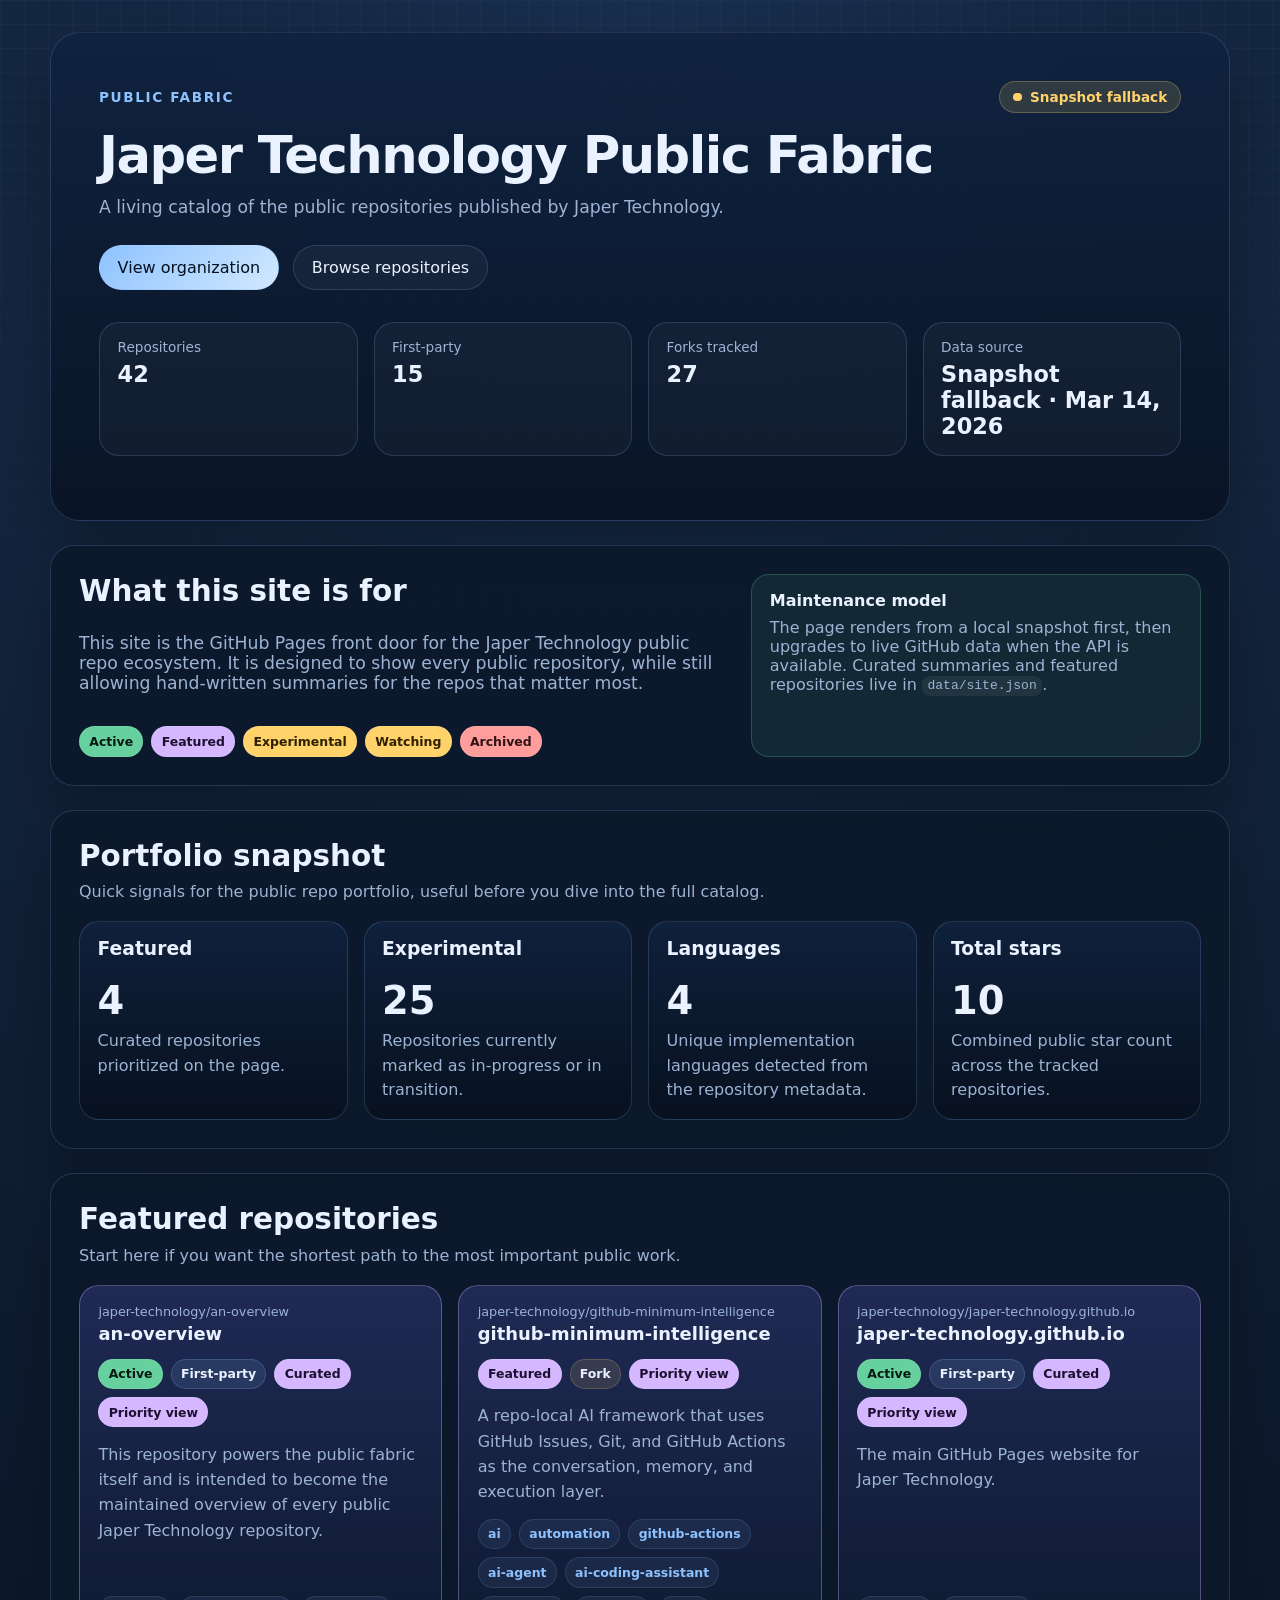
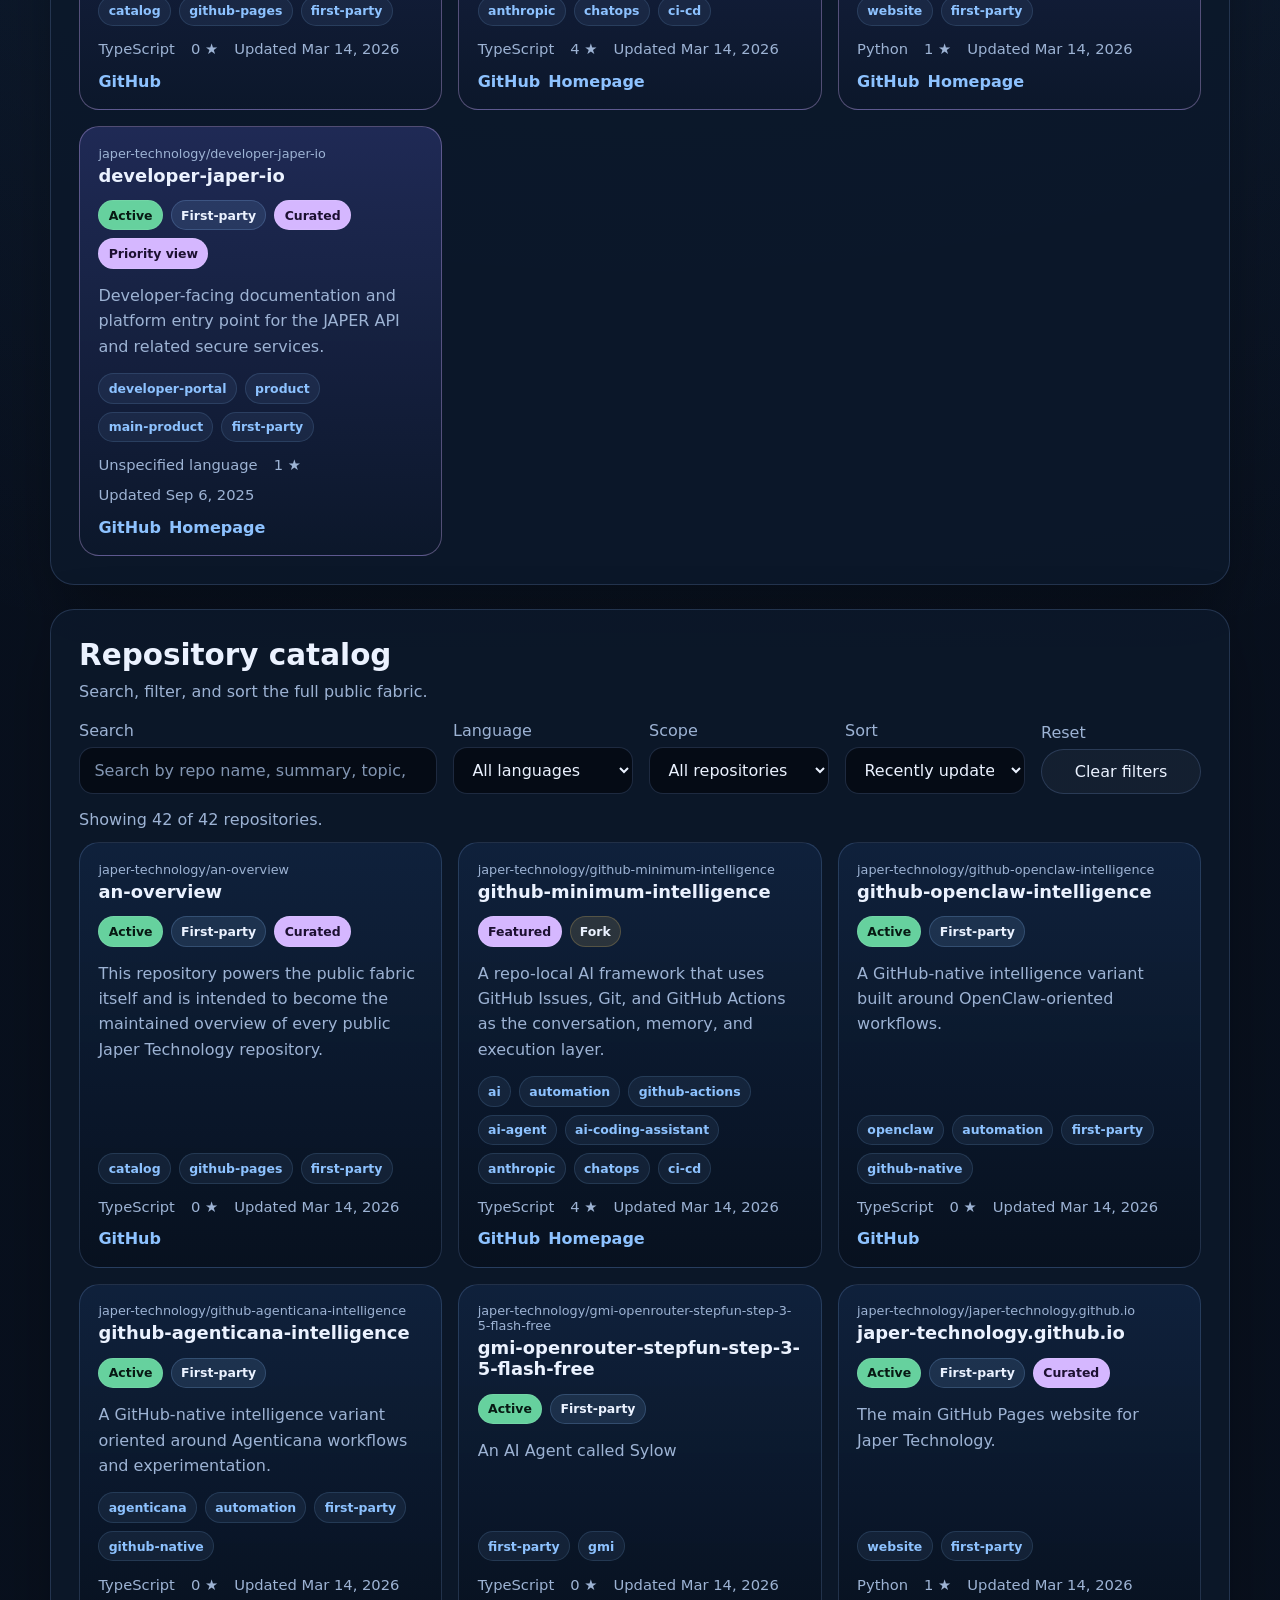
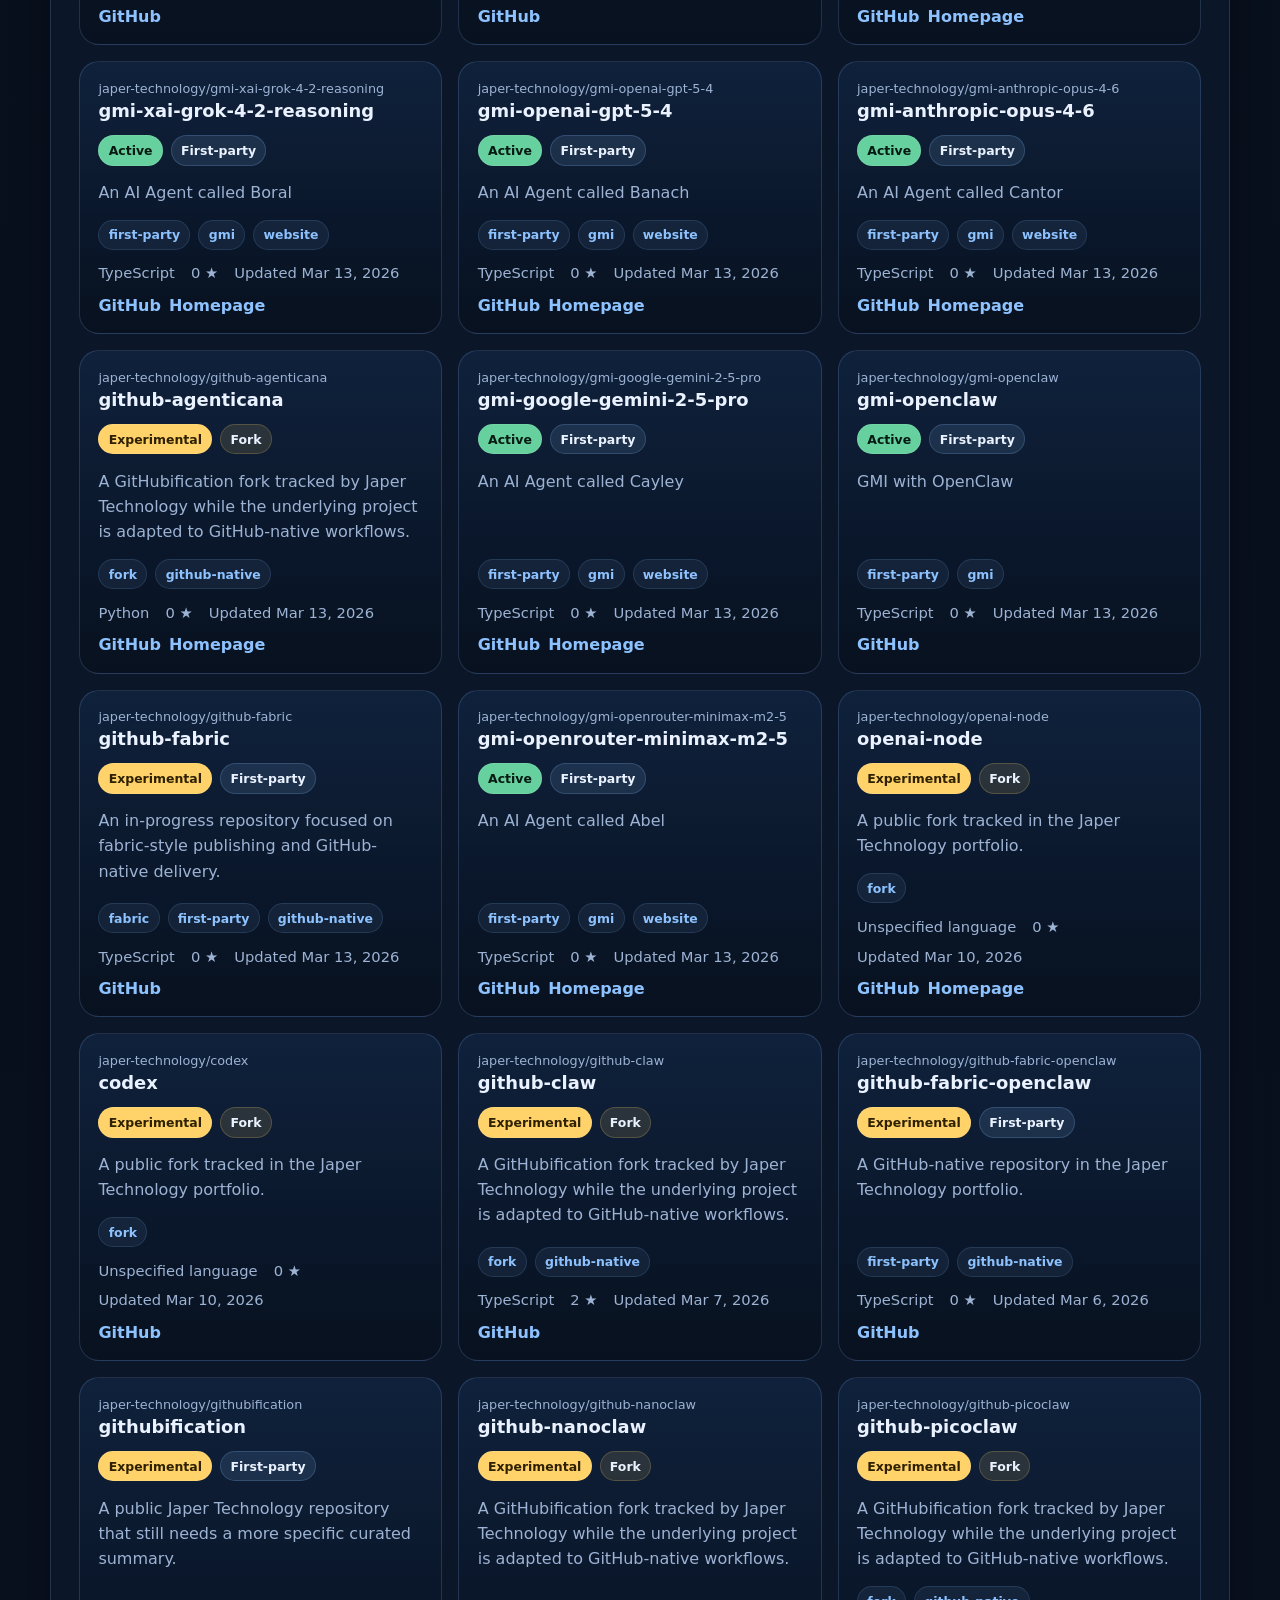
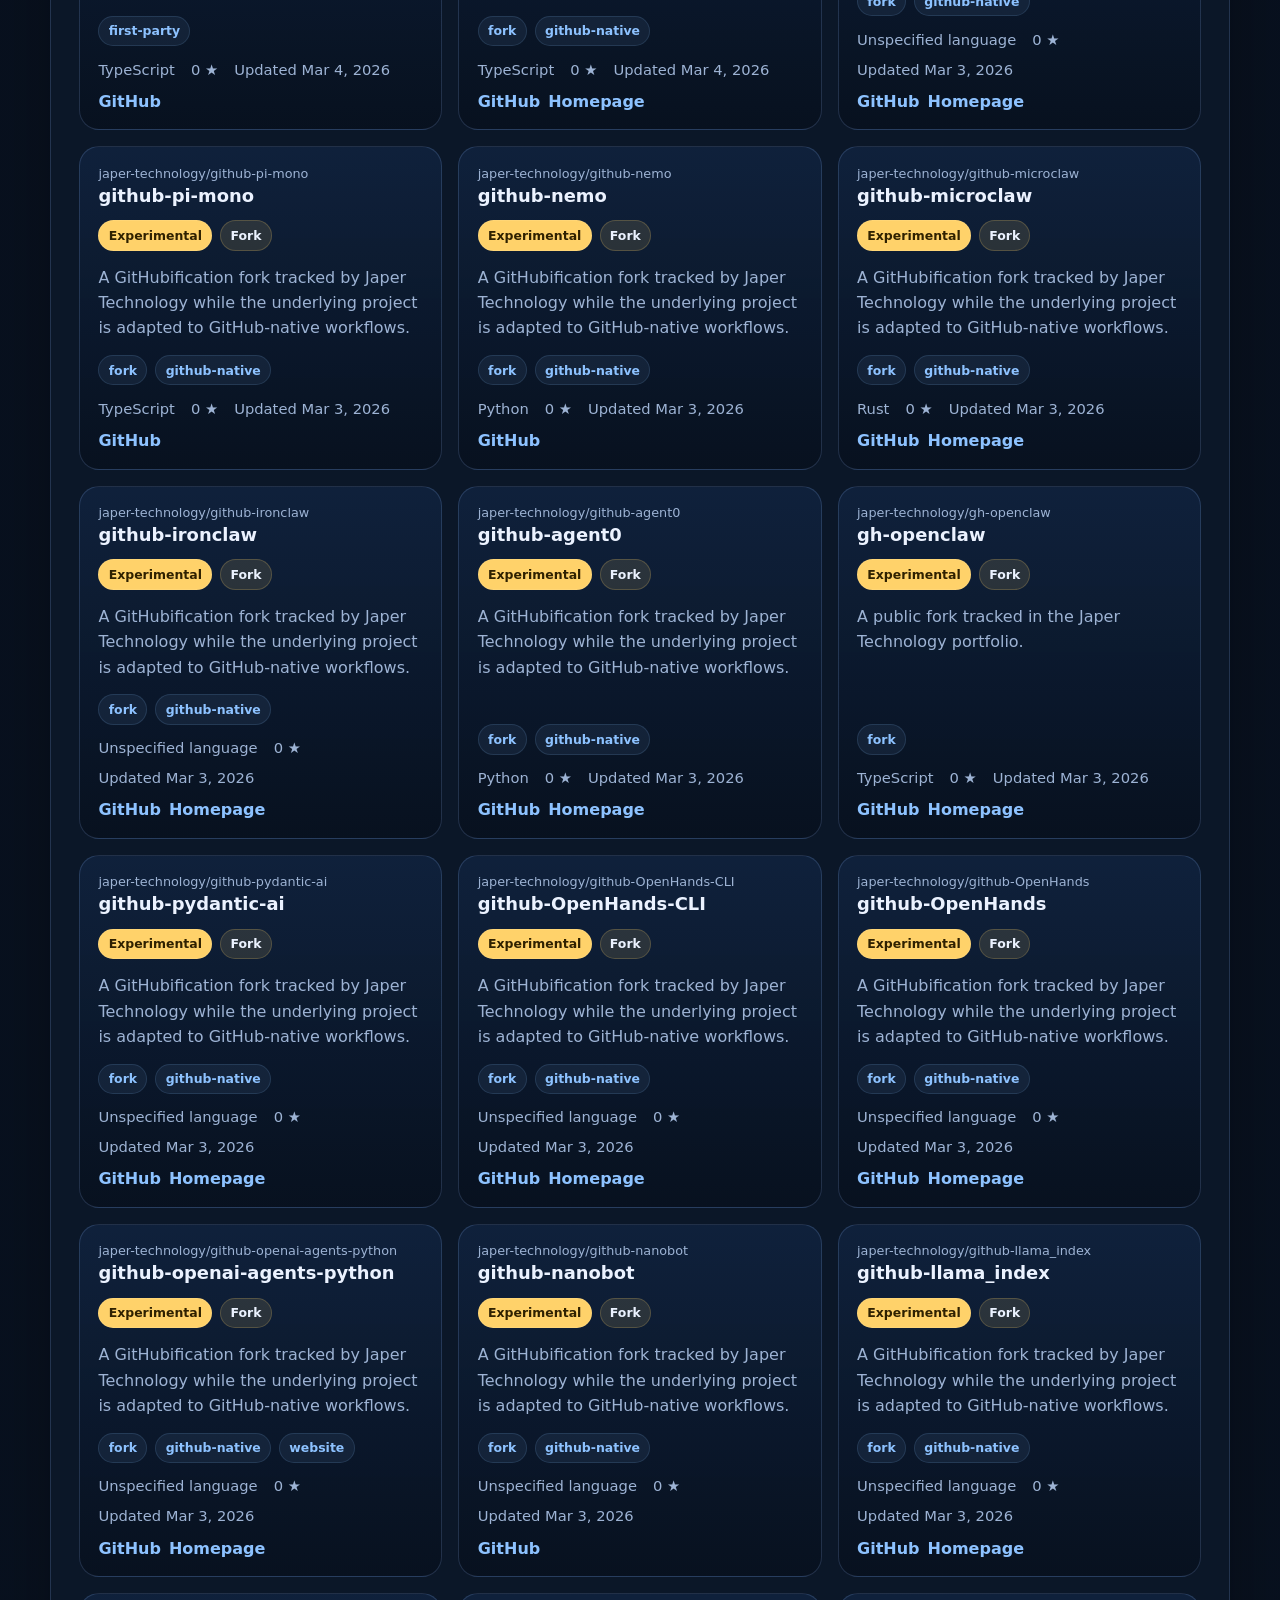
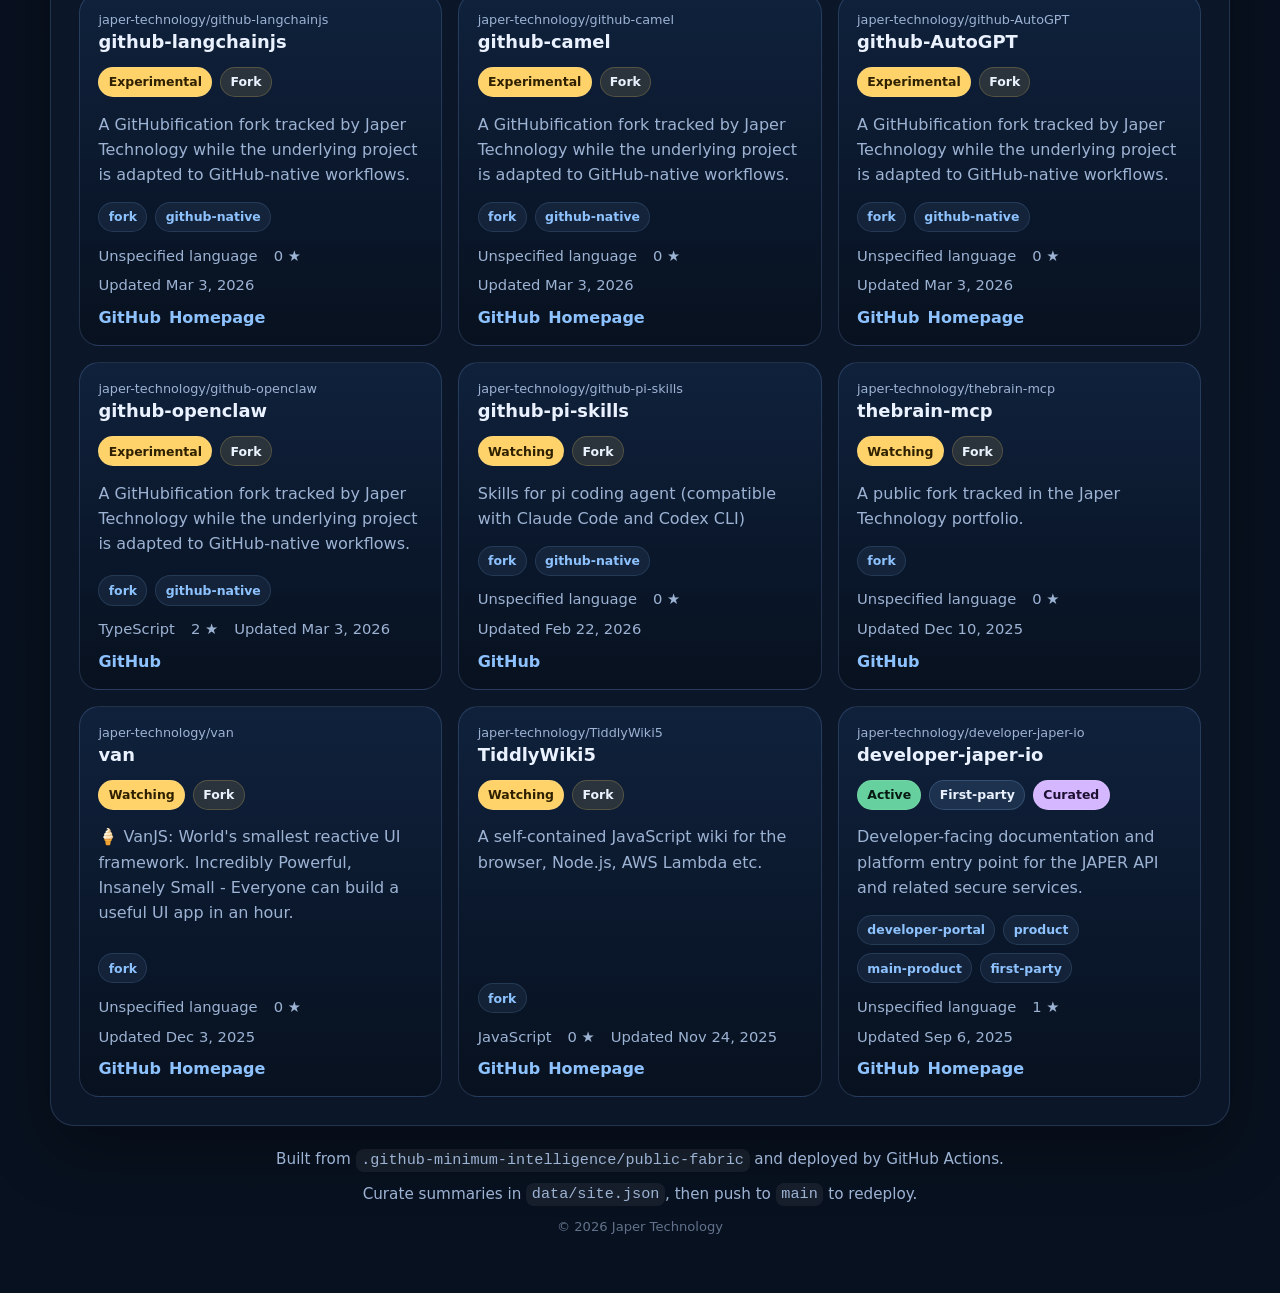
==== commit b28d8c35: "Polish public-fabric and rewrite README.md - Add Open Graph meta tags and favicon to index.html - Ad" ====
--- a/.github-minimum-intelligence/public-fabric/index.html
+++ b/.github-minimum-intelligence/public-fabric/index.html
@@ -6,12 +6,23 @@
     <title>Japer Technology Public Fabric</title>
     <meta
       name="description"
-      content="A polished GitHub Pages overview of the public repositories published by Japer Technology."
+      content="A living catalog of the public repositories published by Japer Technology."
     />
     <meta name="theme-color" content="#08111f" />
+
+    <!-- Open Graph -->
+    <meta property="og:type" content="website" />
+    <meta property="og:title" content="Japer Technology Public Fabric" />
+    <meta property="og:description" content="A living catalog of the public repositories published by Japer Technology." />
+    <meta property="og:url" content="https://japer-technology.github.io/an-overview/" />
+
+    <!-- Favicon (uses GitHub org avatar as a sensible default) -->
+    <link rel="icon" href="https://github.com/japer-technology.png" type="image/png" />
+
     <link rel="stylesheet" href="./styles.css" />
   </head>
   <body>
+    <a class="skip-link" href="#catalog">Skip to repository catalog</a>
     <div class="shell">
       <header class="hero">
         <div class="hero-topline">
@@ -179,6 +190,7 @@
         <p>
           Curate summaries in <code>data/site.json</code>, then push to <code>main</code> to redeploy.
         </p>
+        <p class="copyright">&copy; 2026 Japer Technology</p>
       </footer>
     </div>
 
--- a/.github-minimum-intelligence/public-fabric/styles.css
+++ b/.github-minimum-intelligence/public-fabric/styles.css
@@ -3,26 +3,45 @@
   --bg: #08111f;
   --panel: rgba(12, 24, 43, 0.88);
   --panel-strong: rgba(16, 35, 63, 0.95);
-  --panel-soft: rgba(16, 35, 63, 0.68);
   --border: rgba(150, 187, 255, 0.18);
   --border-strong: rgba(150, 187, 255, 0.32);
   --text: #ebf2ff;
   --muted: #9db3d4;
   --accent: #8dc2ff;
-  --accent-strong: #4e9fff;
   --success: #66d19e;
   --success-soft: rgba(102, 209, 158, 0.14);
   --warning: #ffd26a;
   --warning-soft: rgba(255, 210, 106, 0.14);
   --danger: #ff9d9d;
-  --danger-soft: rgba(255, 157, 157, 0.14);
   --featured: #d5b7ff;
-  --featured-soft: rgba(213, 183, 255, 0.14);
   --shadow: 0 24px 64px rgba(0, 0, 0, 0.28);
 }
 
 * {
   box-sizing: border-box;
+}
+
+/* Accessibility: skip-to-content link */
+.skip-link {
+  position: absolute;
+  top: -100%;
+  left: 1rem;
+  z-index: 100;
+  padding: 0.6rem 1rem;
+  border-radius: 0 0 12px 12px;
+  background: var(--accent);
+  color: #04101d;
+  font-weight: 700;
+  text-decoration: none;
+}
+.skip-link:focus {
+  top: 0;
+}
+
+/* Text selection */
+::selection {
+  background: rgba(141, 194, 255, 0.3);
+  color: var(--text);
 }
 
 html {
@@ -51,10 +70,6 @@
   mask-image: linear-gradient(180deg, rgba(0, 0, 0, 0.75), transparent 92%);
 }
 
-::selection {
-  background: rgba(141, 194, 255, 0.32);
-}
-
 .shell {
   width: min(1180px, calc(100% - 2rem));
   margin: 0 auto;
@@ -103,7 +118,6 @@
   border: 1px solid var(--border);
   font-size: 0.85rem;
   font-weight: 700;
-  color: var(--text);
   background: rgba(255, 255, 255, 0.05);
 }
 
@@ -113,7 +127,6 @@
   height: 0.55rem;
   border-radius: 50%;
   background: currentColor;
-  opacity: 0.85;
 }
 
 .live-pill.is-live {
@@ -146,10 +159,6 @@
 h2 {
   font-size: clamp(1.55rem, 2.3vw, 2rem);
   margin-bottom: 0.6rem;
-}
-
-h3 {
-  margin-bottom: 0.4rem;
 }
 
 .hero-copy,
@@ -193,11 +202,7 @@
   font-weight: 700;
   font: inherit;
   cursor: pointer;
-  transition:
-    transform 160ms ease,
-    border-color 160ms ease,
-    background 160ms ease,
-    box-shadow 160ms ease;
+  transition: transform 160ms ease, border-color 160ms ease, background 160ms ease, box-shadow 160ms ease;
 }
 
 .button:hover,
@@ -218,19 +223,33 @@
   background: rgba(255, 255, 255, 0.04);
 }
 
-.stats {
+.stats,
+.snapshot-grid,
+.repo-grid {
   display: grid;
+  gap: 1rem;
+}
+
+.stats,
+.snapshot-grid {
   grid-template-columns: repeat(4, minmax(0, 1fr));
-  gap: 1rem;
-  margin-bottom: 0;
+}
+
+.repo-grid {
+  grid-template-columns: repeat(3, minmax(0, 1fr));
+}
+
+.stat-card,
+.snapshot-card,
+.repo-card {
+  border-radius: 20px;
+  border: 1px solid var(--border);
 }
 
 .stat-card,
 .snapshot-card {
   margin: 0;
   padding: 1rem 1.1rem;
-  border-radius: 20px;
-  border: 1px solid var(--border);
   background: rgba(255, 255, 255, 0.03);
 }
 
@@ -259,14 +278,13 @@
   display: grid;
   grid-template-columns: 1.45fr 1fr;
   gap: 1.25rem;
-  align-items: stretch;
 }
 
 .intro-copy-block {
   display: flex;
   flex-direction: column;
+  gap: 1rem;
   justify-content: space-between;
-  gap: 1rem;
 }
 
 .legend-row,
@@ -295,19 +313,8 @@
   margin-bottom: 1.25rem;
 }
 
-.snapshot-grid {
-  display: grid;
-  grid-template-columns: repeat(4, minmax(0, 1fr));
-  gap: 1rem;
-}
-
 .snapshot-card {
-  min-height: 100%;
   background: linear-gradient(180deg, rgba(16, 35, 63, 0.86), rgba(8, 17, 31, 0.92));
-}
-
-.snapshot-card h3 {
-  font-size: 1rem;
 }
 
 .snapshot-value {
@@ -333,14 +340,6 @@
   display: flex;
   flex-direction: column;
   gap: 0.45rem;
-}
-
-.field-search {
-  min-width: 0;
-}
-
-.action-field {
-  align-self: end;
 }
 
 input,
@@ -431,26 +430,14 @@
   border: 1px solid rgba(141, 194, 255, 0.14);
 }
 
-.repo-grid {
-  display: grid;
-  grid-template-columns: repeat(3, minmax(0, 1fr));
-  gap: 1rem;
-}
-
 .repo-card {
   display: flex;
   flex-direction: column;
   gap: 0.9rem;
   min-height: 100%;
   padding: 1.15rem;
-  border-radius: 20px;
-  border: 1px solid var(--border);
   background: linear-gradient(180deg, rgba(16, 35, 63, 0.88), rgba(8, 17, 31, 0.94));
-  transition:
-    transform 160ms ease,
-    border-color 160ms ease,
-    box-shadow 160ms ease,
-    background 160ms ease;
+  transition: transform 160ms ease, border-color 160ms ease, box-shadow 160ms ease;
 }
 
 .repo-card:hover {
@@ -464,17 +451,9 @@
   background: linear-gradient(180deg, rgba(33, 43, 88, 0.94), rgba(12, 24, 43, 0.97));
 }
 
-.repo-title-row {
-  display: flex;
-  justify-content: space-between;
-  align-items: flex-start;
-  gap: 0.75rem;
-}
-
 .repo-kicker {
   margin-bottom: 0.25rem;
   font-size: 0.8rem;
-  letter-spacing: 0.03em;
 }
 
 .repo-title {
@@ -507,10 +486,6 @@
   flex-wrap: wrap;
   gap: 0.8rem 1rem;
   font-size: 0.92rem;
-}
-
-.repo-links {
-  gap: 0.75rem;
 }
 
 .repo-links a {
@@ -532,6 +507,12 @@
   font-size: 0.95rem;
 }
 
+.footer .copyright {
+  margin-top: 0.5rem;
+  font-size: 0.82rem;
+  opacity: 0.6;
+}
+
 code {
   padding: 0.15rem 0.35rem;
   border-radius: 8px;
@@ -543,10 +524,7 @@
 }
 
 @media (max-width: 1120px) {
-  .filters {
-    grid-template-columns: repeat(2, minmax(0, 1fr));
-  }
-
+  .filters,
   .repo-grid,
   .snapshot-grid,
   .stats,
@@ -565,11 +543,6 @@
   .panel {
     padding: 1.2rem;
     border-radius: 20px;
-  }
-
-  .hero-topline,
-  .hero-actions {
-    align-items: stretch;
   }
 
   .filters,
@@ -579,8 +552,4 @@
   .intro-panel {
     grid-template-columns: 1fr;
   }
-
-  .action-field {
-    align-self: stretch;
-  }
-}
+}
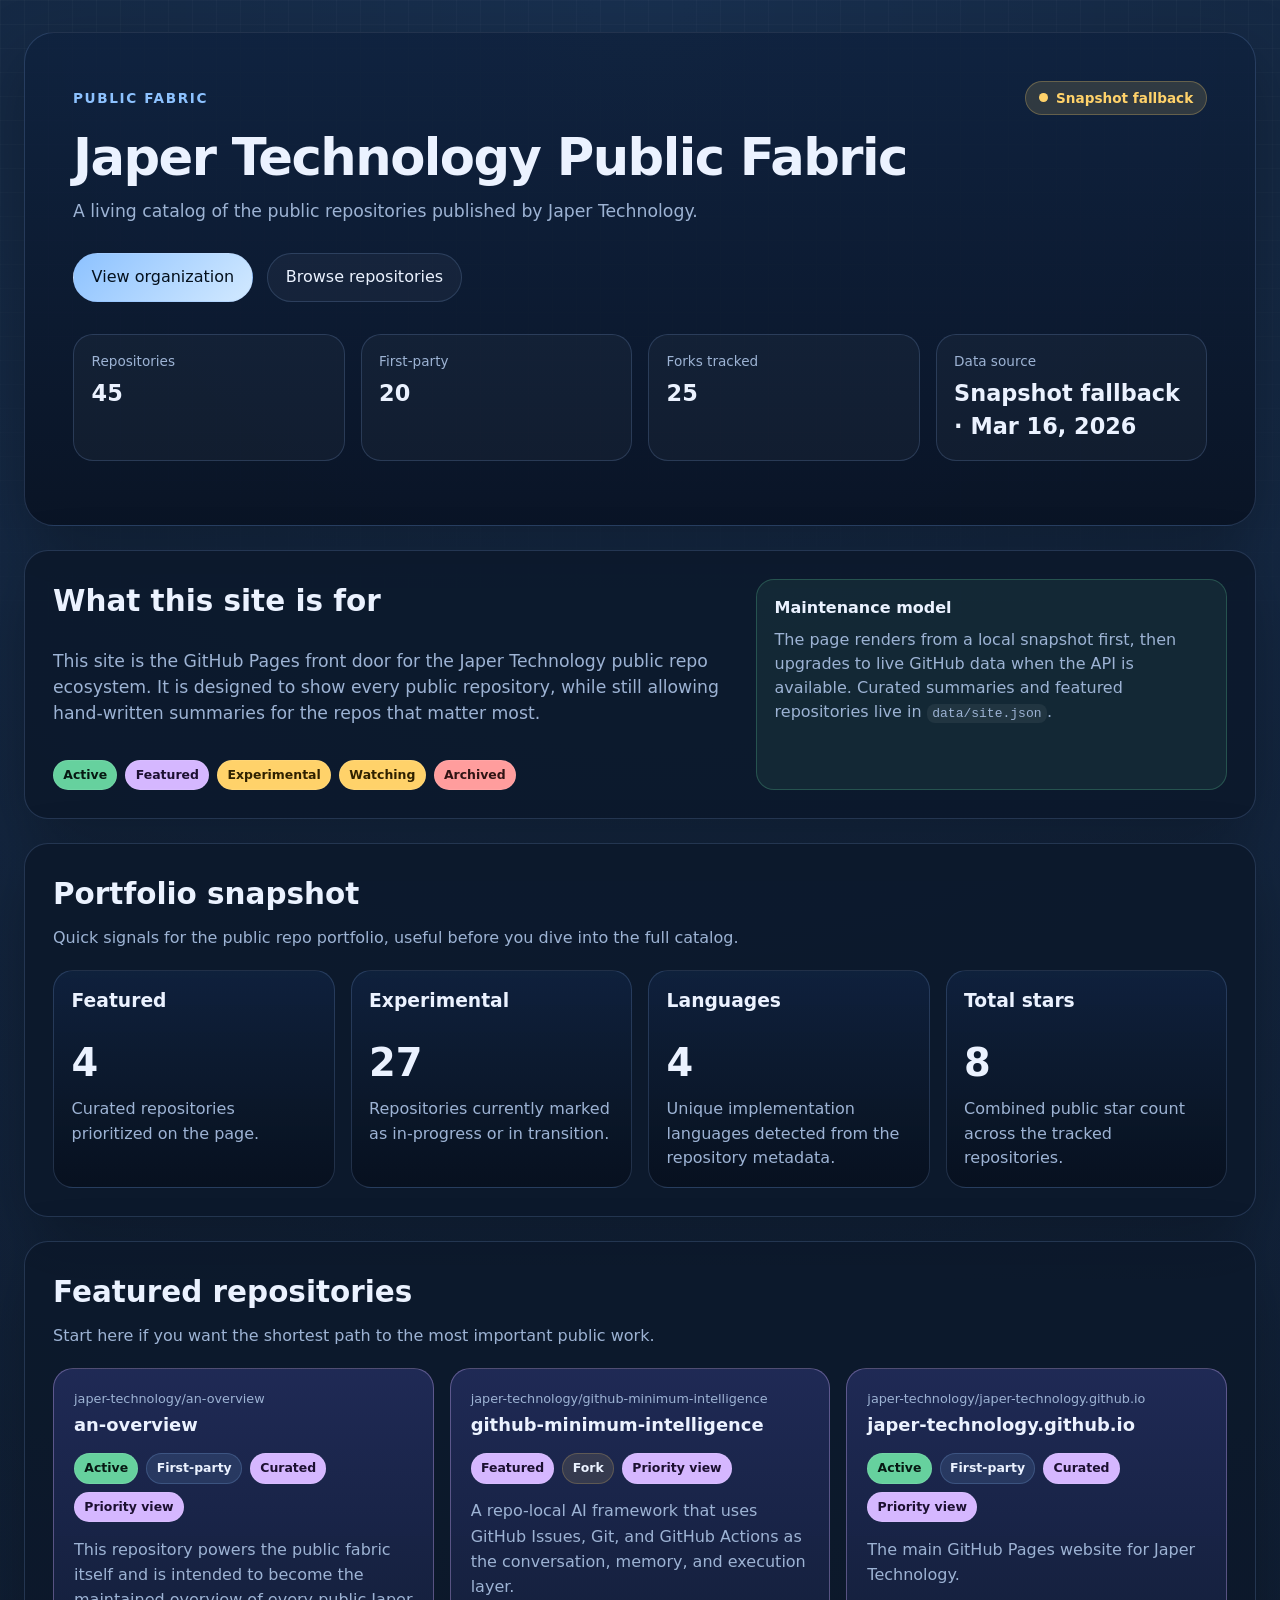
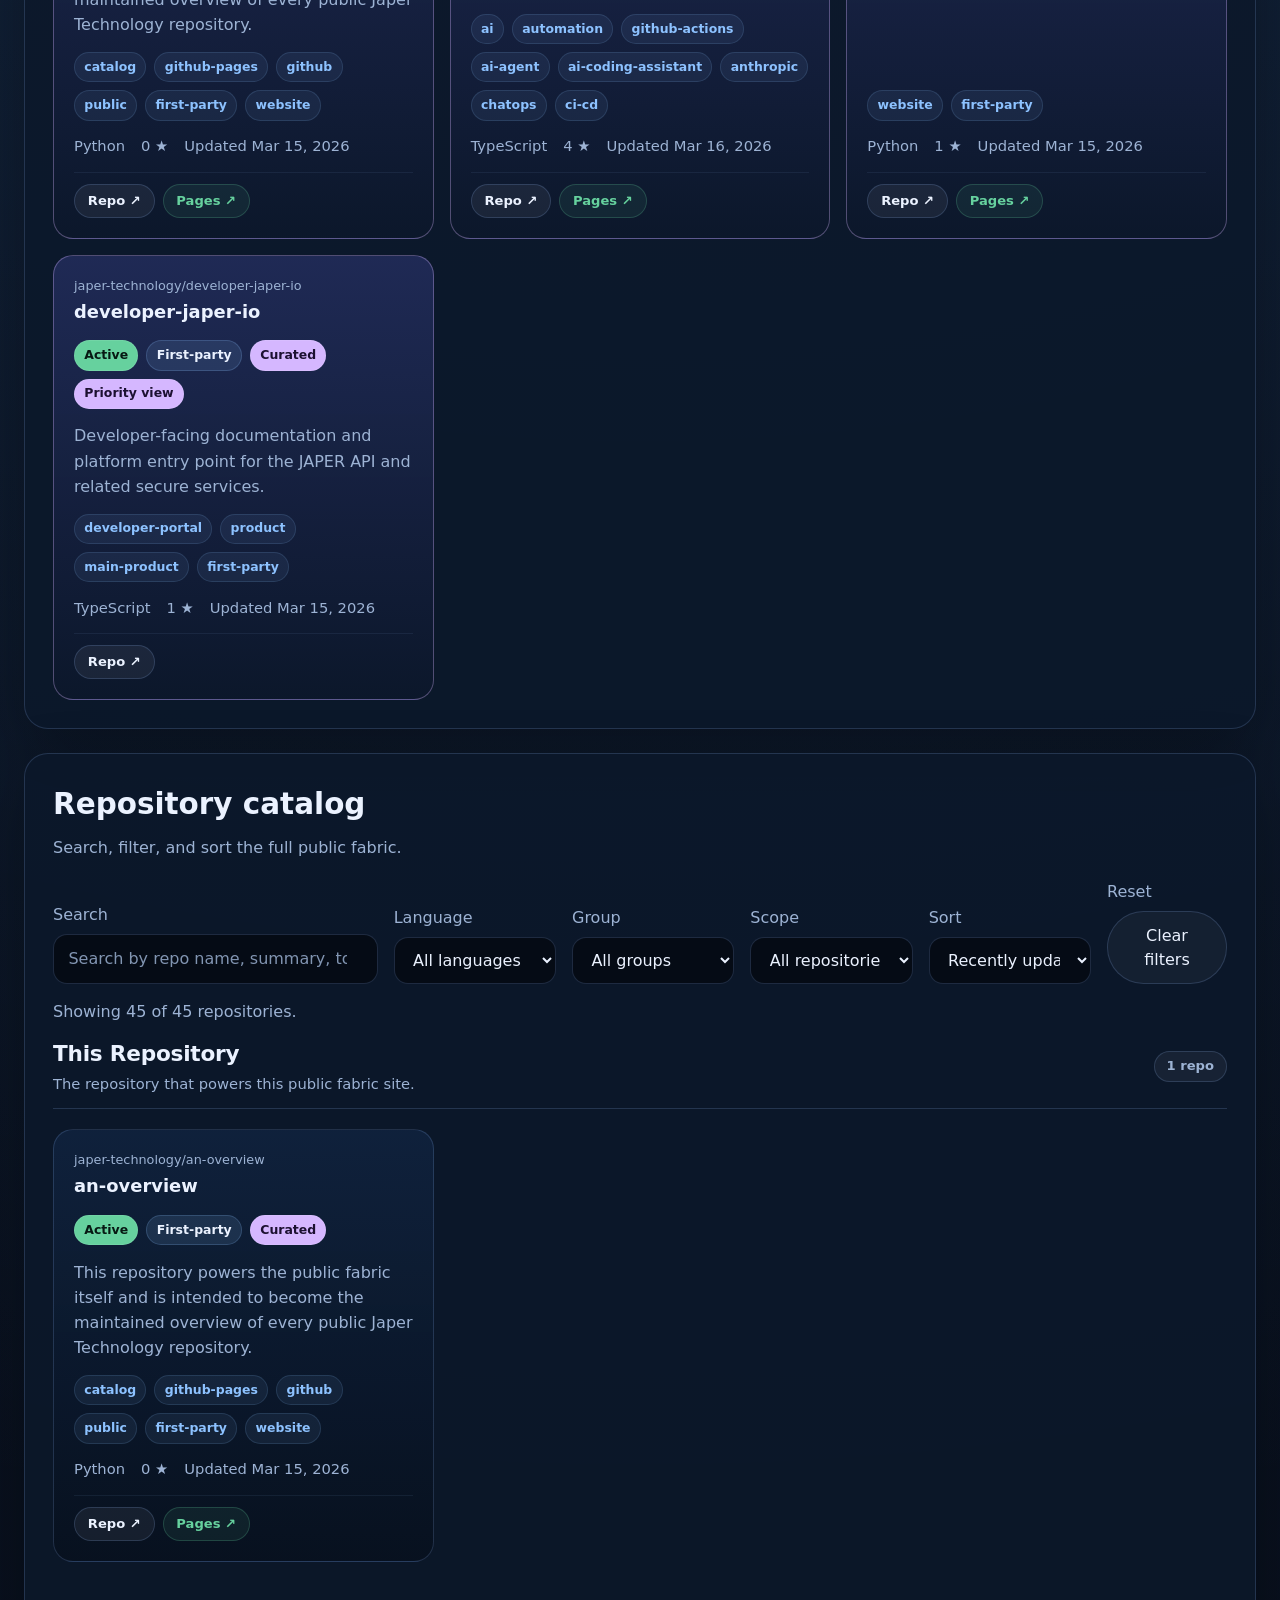
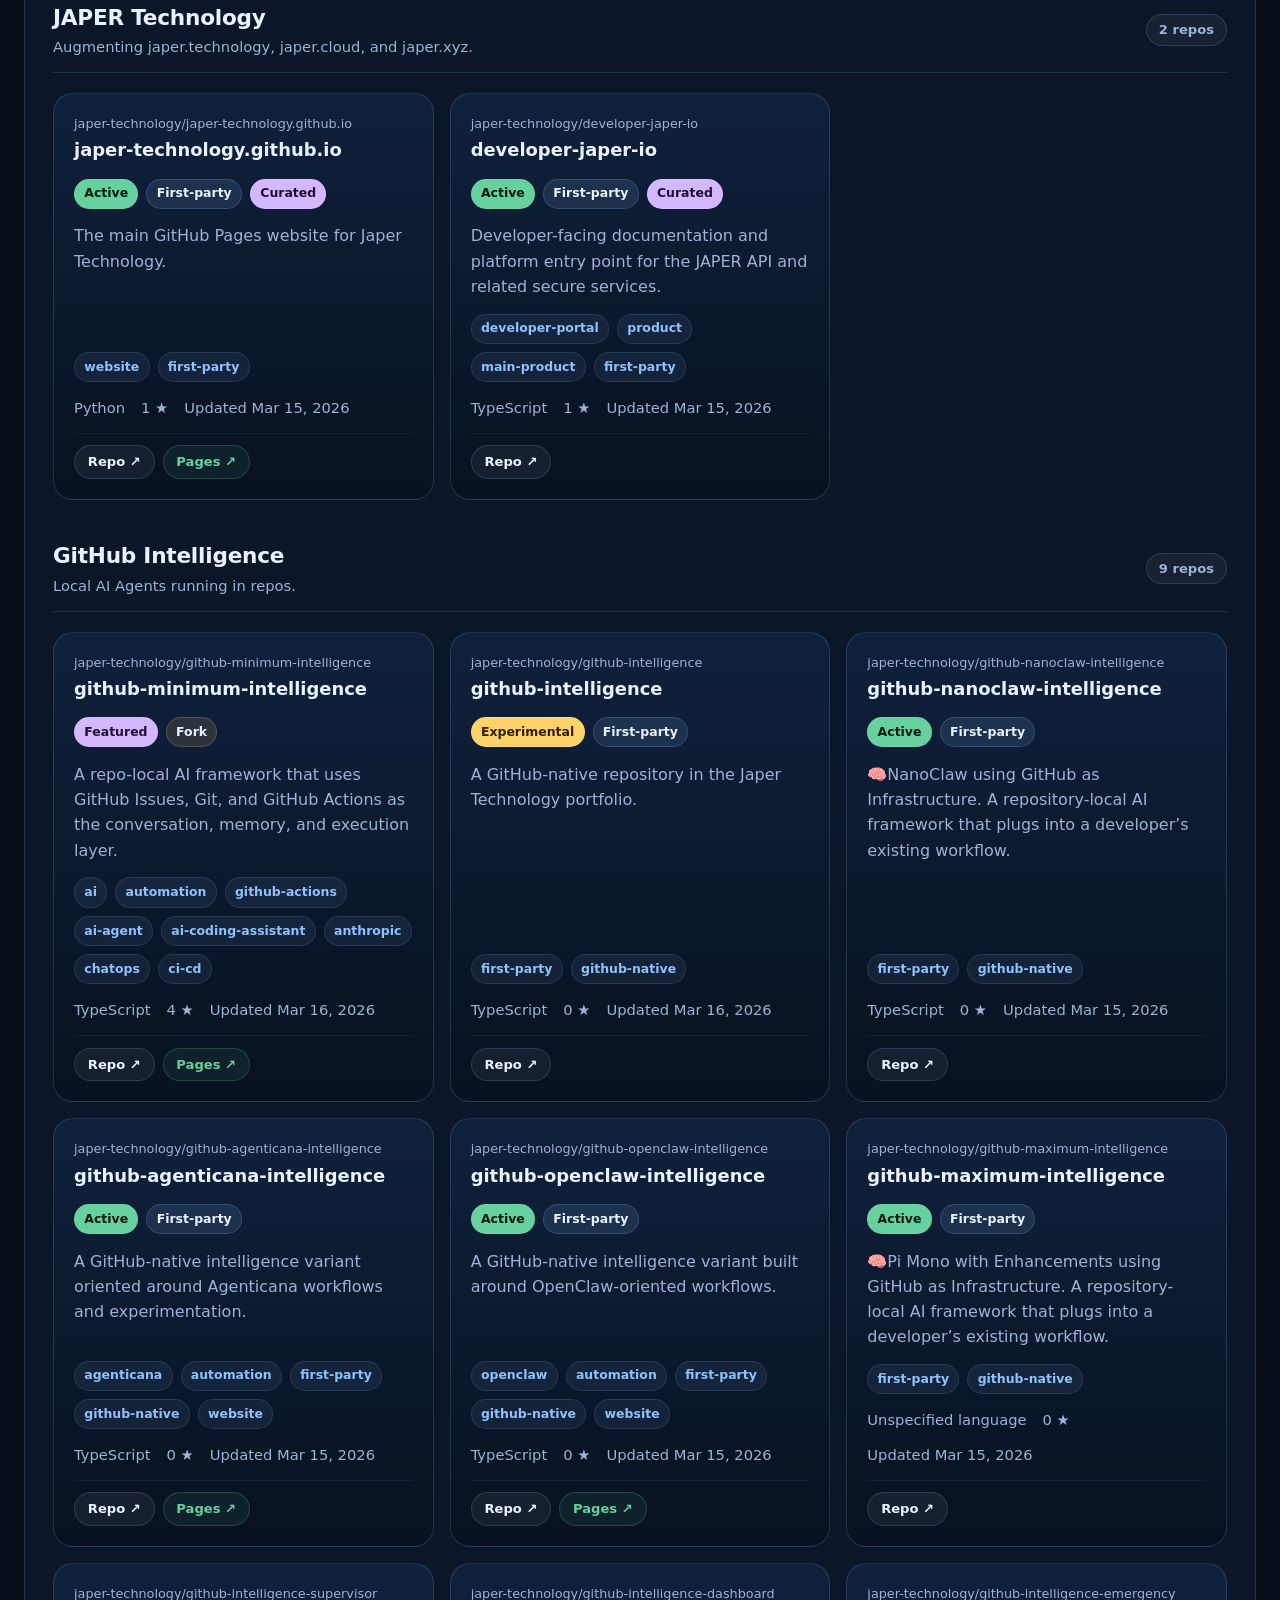
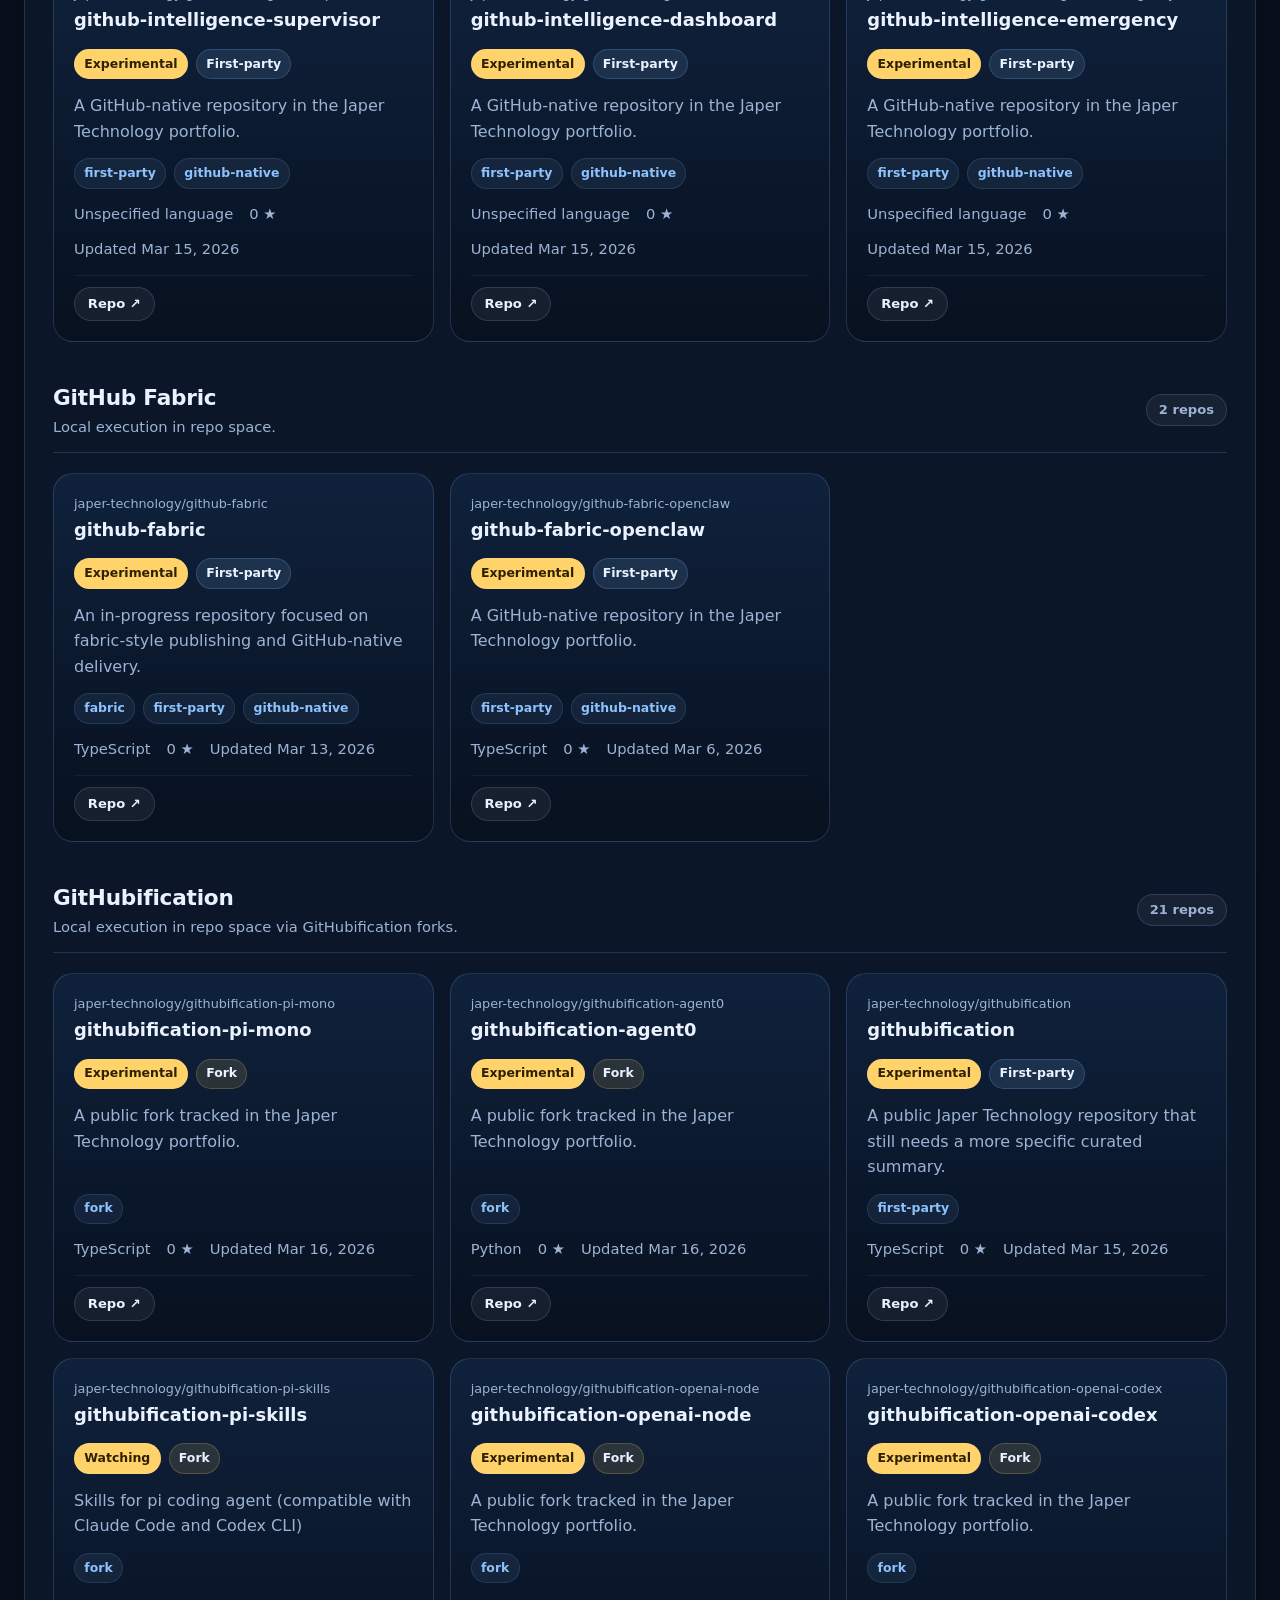
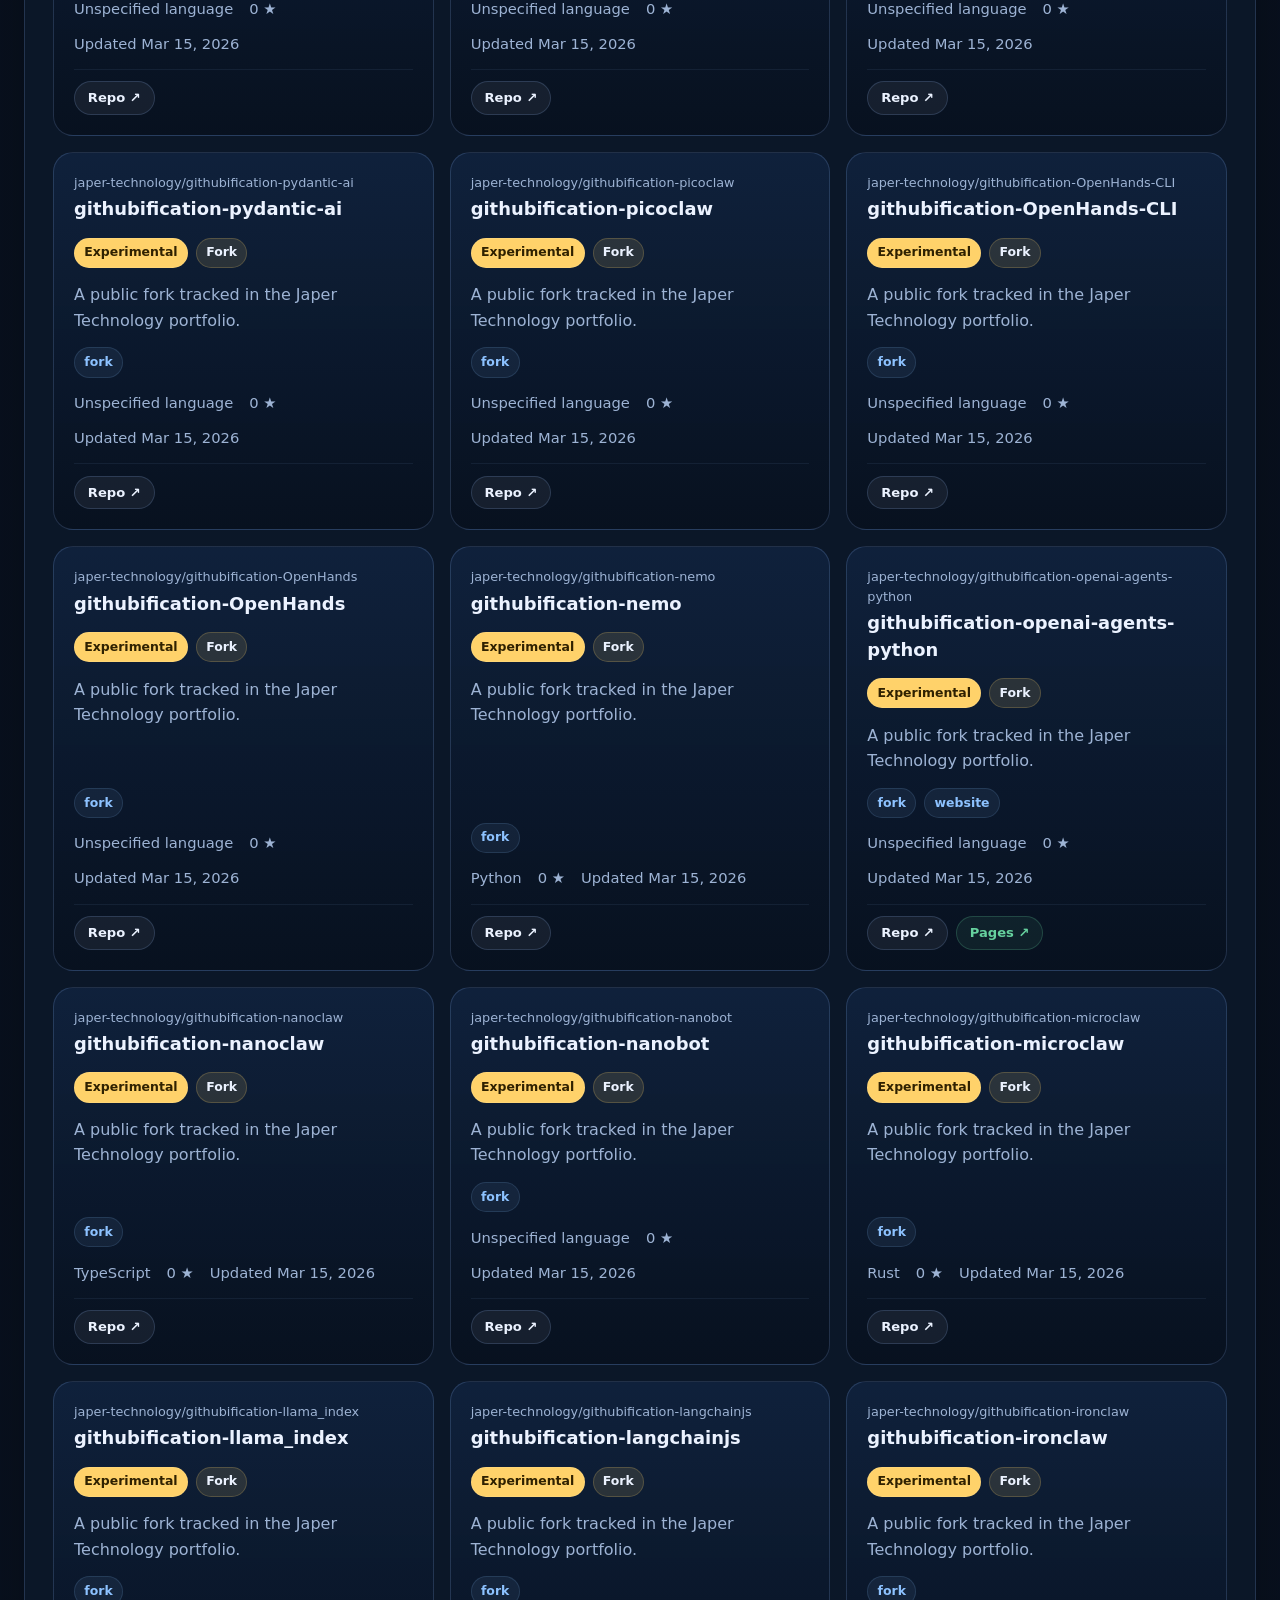
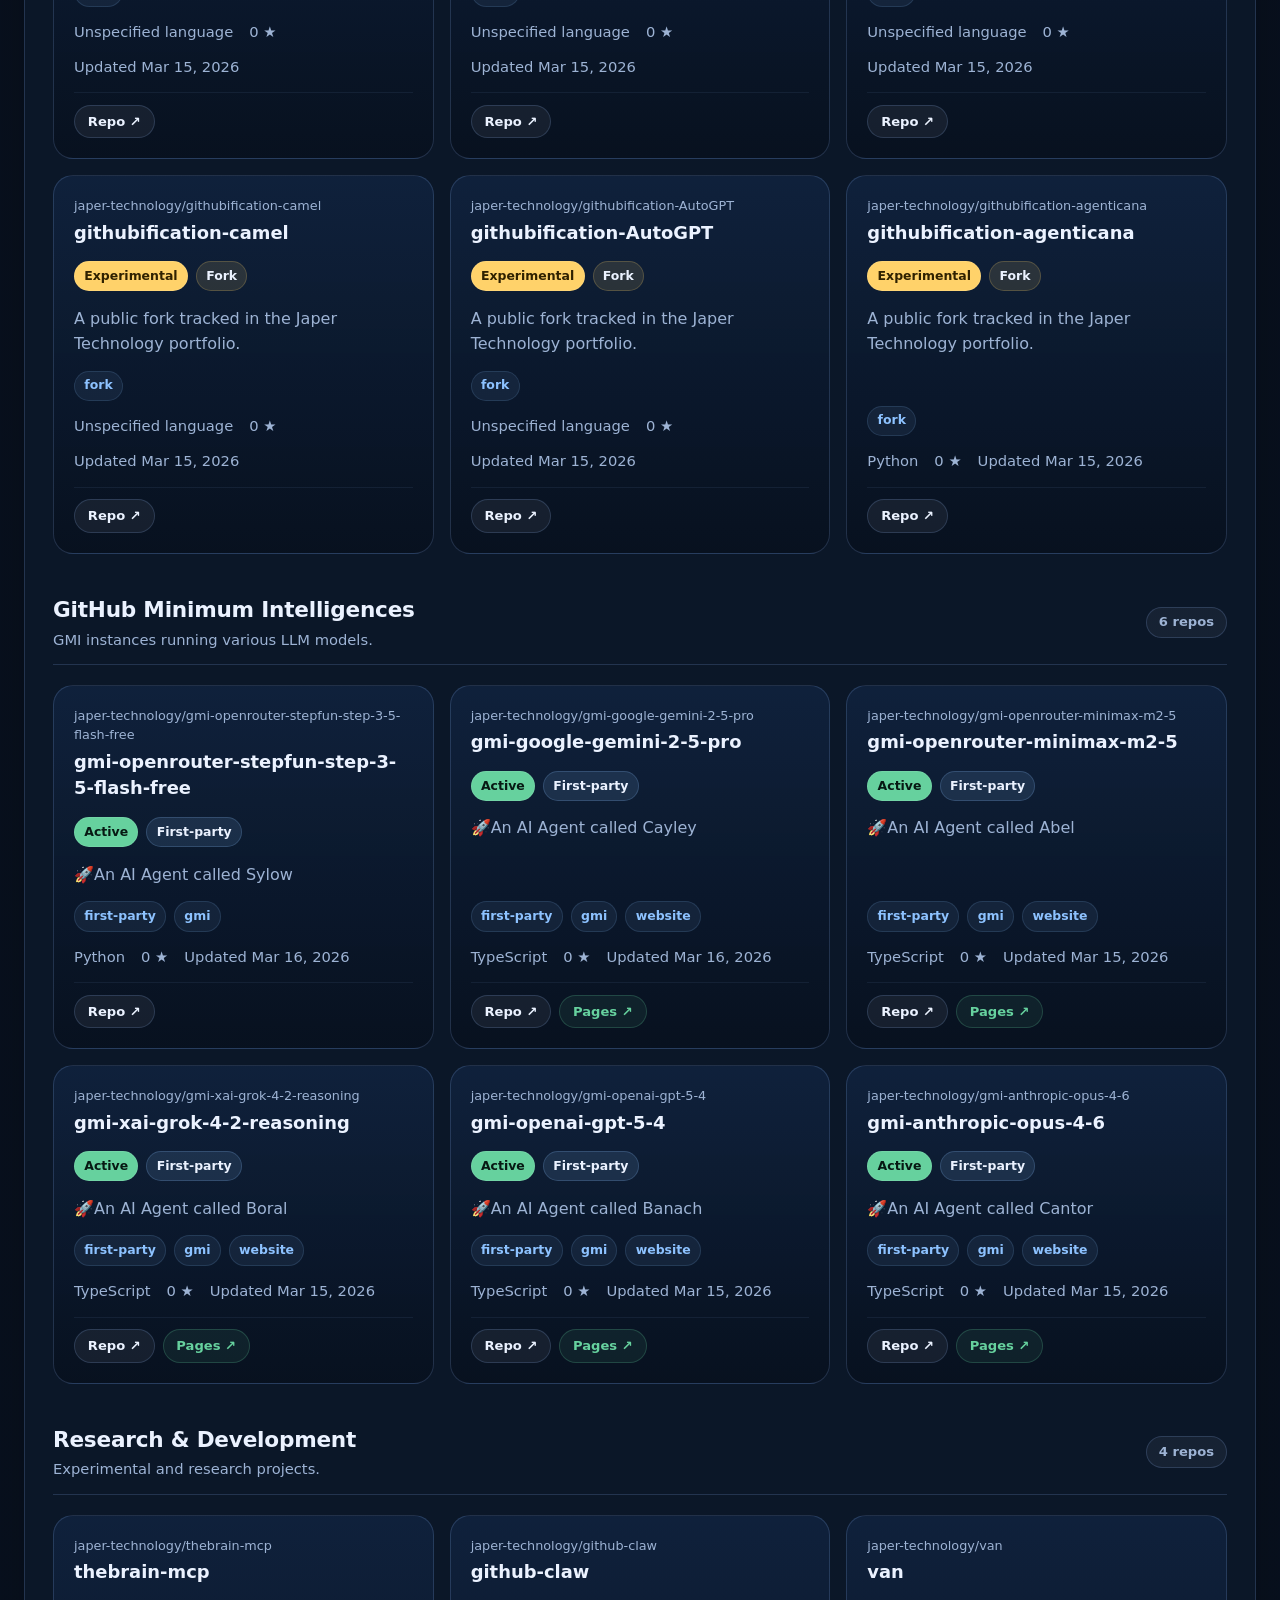
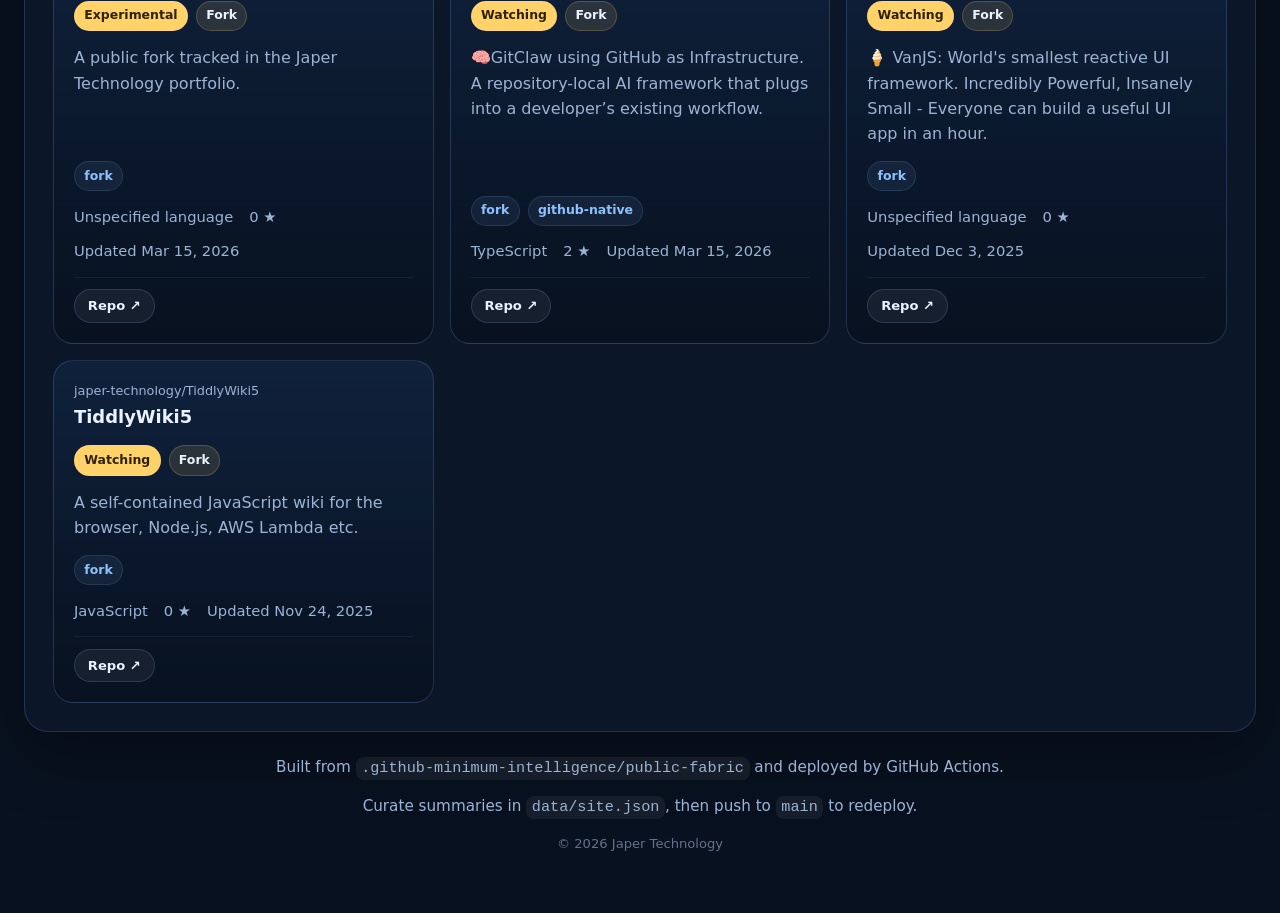
==== commit 2bf741e9: "feat: group repos by category, add action buttons, full-width layout - Add REPO_GROUPS with categori" ====
--- a/.github-minimum-intelligence/public-fabric/index.html
+++ b/.github-minimum-intelligence/public-fabric/index.html
@@ -148,6 +148,13 @@
             </label>
 
             <label class="field compact">
+              <span>Group</span>
+              <select id="group-filter">
+                <option value="all">All groups</option>
+              </select>
+            </label>
+
+            <label class="field compact">
               <span>Scope</span>
               <select id="scope-filter">
                 <option value="all">All repositories</option>
@@ -175,7 +182,7 @@
 
           <p class="results-summary" id="results-summary" aria-live="polite">Loading repositories…</p>
           <div class="active-filters hidden" id="active-filters" aria-live="polite"></div>
-          <div class="repo-grid" id="repo-grid"></div>
+          <div class="catalog-container" id="repo-grid"></div>
           <div class="empty-state hidden" id="empty-state">
             <h3>No repositories match this filter</h3>
             <p>Try clearing the search box, switching back to all languages, or widening the scope.</p>
--- a/.github-minimum-intelligence/public-fabric/styles.css
+++ b/.github-minimum-intelligence/public-fabric/styles.css
@@ -52,6 +52,7 @@
   margin: 0;
   min-height: 100vh;
   font-family: Inter, ui-sans-serif, system-ui, -apple-system, BlinkMacSystemFont, "Segoe UI", sans-serif;
+  line-height: 1.5;
   background:
     radial-gradient(circle at top, rgba(78, 159, 255, 0.22), transparent 30%),
     linear-gradient(180deg, #09101d 0%, #08111f 100%);
@@ -70,8 +71,10 @@
   mask-image: linear-gradient(180deg, rgba(0, 0, 0, 0.75), transparent 92%);
 }
 
+/* ── Full-width shell ──────────────────────────────────────────────── */
+
 .shell {
-  width: min(1180px, calc(100% - 2rem));
+  width: calc(100% - 3rem);
   margin: 0 auto;
   padding: 2rem 0 3rem;
 }
@@ -82,6 +85,8 @@
   position: relative;
   z-index: 1;
 }
+
+/* ── Hero ──────────────────────────────────────────────────────────── */
 
 .hero {
   padding: 3rem;
@@ -141,6 +146,8 @@
   background: var(--warning-soft);
 }
 
+/* ── Typography ────────────────────────────────────────────────────── */
+
 h1,
 h2,
 h3,
@@ -169,7 +176,6 @@
 .footer,
 .callout p,
 .meta-row,
-.repo-links,
 .field span,
 .empty-state p,
 .repo-kicker,
@@ -182,6 +188,8 @@
   font-size: 1.08rem;
   max-width: 70ch;
 }
+
+/* ── Hero actions ──────────────────────────────────────────────────── */
 
 .hero-actions {
   display: flex;
@@ -223,6 +231,8 @@
   background: rgba(255, 255, 255, 0.04);
 }
 
+/* ── Grids ─────────────────────────────────────────────────────────── */
+
 .stats,
 .snapshot-grid,
 .repo-grid {
@@ -236,8 +246,10 @@
 }
 
 .repo-grid {
-  grid-template-columns: repeat(3, minmax(0, 1fr));
-}
+  grid-template-columns: repeat(auto-fill, minmax(340px, 1fr));
+}
+
+/* ── Cards (stat / snapshot / repo) ────────────────────────────────── */
 
 .stat-card,
 .snapshot-card,
@@ -264,6 +276,8 @@
   font-size: 1.4rem;
   font-weight: 800;
 }
+
+/* ── Panels ────────────────────────────────────────────────────────── */
 
 .panel {
   margin-top: 1.5rem;
@@ -290,7 +304,6 @@
 .legend-row,
 .badges,
 .topics,
-.repo-links,
 .active-filters {
   display: flex;
   flex-wrap: wrap;
@@ -328,9 +341,11 @@
   line-height: 1.55;
 }
 
+/* ── Filters ───────────────────────────────────────────────────────── */
+
 .filters {
   display: grid;
-  grid-template-columns: minmax(0, 2fr) repeat(3, minmax(180px, 1fr)) 160px;
+  grid-template-columns: minmax(0, 2fr) repeat(4, minmax(140px, 1fr)) 120px;
   gap: 1rem;
   margin-bottom: 1rem;
   align-items: end;
@@ -360,7 +375,8 @@
 
 input:focus,
 select:focus,
-.button:focus-visible {
+.button:focus-visible,
+a:focus-visible {
   outline: 2px solid rgba(141, 194, 255, 0.32);
   outline-offset: 2px;
 }
@@ -372,6 +388,8 @@
 .active-filters {
   margin-bottom: 1rem;
 }
+
+/* ── Badges / chips / topics ───────────────────────────────────────── */
 
 .filter-chip,
 .badge,
@@ -430,12 +448,68 @@
   border: 1px solid rgba(141, 194, 255, 0.14);
 }
 
+/* ── Catalog container (holds group sections) ──────────────────────── */
+
+.catalog-container {
+  display: flex;
+  flex-direction: column;
+  gap: 2.5rem;
+}
+
+/* ── Group sections ────────────────────────────────────────────────── */
+
+.group-section {
+  /* each group is a self-contained block */
+}
+
+.group-header {
+  display: flex;
+  align-items: center;
+  justify-content: space-between;
+  gap: 1rem;
+  margin-bottom: 1.25rem;
+  padding-bottom: 0.85rem;
+  border-bottom: 1px solid var(--border);
+}
+
+.group-header-text {
+  display: flex;
+  flex-direction: column;
+  gap: 0.15rem;
+}
+
+.group-header-text h3 {
+  margin: 0;
+  font-size: 1.35rem;
+  letter-spacing: -0.01em;
+}
+
+.group-header-text p {
+  margin: 0;
+  color: var(--muted);
+  font-size: 0.92rem;
+}
+
+.group-count {
+  flex-shrink: 0;
+  padding: 0.3rem 0.75rem;
+  border-radius: 999px;
+  background: rgba(255, 255, 255, 0.05);
+  border: 1px solid var(--border);
+  font-size: 0.82rem;
+  font-weight: 700;
+  color: var(--muted);
+  white-space: nowrap;
+}
+
+/* ── Repo cards ────────────────────────────────────────────────────── */
+
 .repo-card {
   display: flex;
   flex-direction: column;
   gap: 0.9rem;
   min-height: 100%;
-  padding: 1.15rem;
+  padding: 1.25rem;
   background: linear-gradient(180deg, rgba(16, 35, 63, 0.88), rgba(8, 17, 31, 0.94));
   transition: transform 160ms ease, border-color 160ms ease, box-shadow 160ms ease;
 }
@@ -451,6 +525,10 @@
   background: linear-gradient(180deg, rgba(33, 43, 88, 0.94), rgba(12, 24, 43, 0.97));
 }
 
+.repo-card-header {
+  /* wrapper for kicker + title */
+}
+
 .repo-kicker {
   margin-bottom: 0.25rem;
   font-size: 0.8rem;
@@ -461,17 +539,12 @@
   font-size: 1.12rem;
 }
 
-.repo-title a,
-.repo-links a {
+.repo-title a {
   text-decoration: none;
-}
-
-.repo-title a {
   color: var(--text);
 }
 
-.repo-title a:hover,
-.repo-links a:hover {
+.repo-title a:hover {
   color: var(--accent);
 }
 
@@ -486,12 +559,69 @@
   flex-wrap: wrap;
   gap: 0.8rem 1rem;
   font-size: 0.92rem;
-}
-
-.repo-links a {
-  color: var(--accent);
+  color: var(--muted);
+}
+
+/* ── Repo action buttons ───────────────────────────────────────────── */
+
+.repo-actions {
+  display: flex;
+  flex-wrap: wrap;
+  gap: 0.5rem;
+  padding-top: 0.7rem;
+  border-top: 1px solid rgba(150, 187, 255, 0.08);
+}
+
+.action-btn {
+  display: inline-flex;
+  align-items: center;
+  gap: 0.25rem;
+  padding: 0.38rem 0.8rem;
+  border-radius: 999px;
+  font-size: 0.82rem;
   font-weight: 700;
-}
+  text-decoration: none;
+  transition: background 160ms ease, border-color 160ms ease, transform 160ms ease;
+}
+
+.action-btn:hover {
+  transform: translateY(-1px);
+}
+
+.btn-repo {
+  color: var(--text);
+  background: rgba(255, 255, 255, 0.06);
+  border: 1px solid var(--border);
+}
+
+.btn-repo:hover {
+  background: rgba(255, 255, 255, 0.14);
+  border-color: var(--border-strong);
+}
+
+.btn-pages {
+  color: var(--success);
+  background: rgba(102, 209, 158, 0.08);
+  border: 1px solid rgba(102, 209, 158, 0.22);
+}
+
+.btn-pages:hover {
+  background: rgba(102, 209, 158, 0.2);
+  border-color: rgba(102, 209, 158, 0.4);
+}
+
+.btn-parent {
+  color: var(--featured);
+  background: rgba(213, 183, 255, 0.08);
+  border: 1px solid rgba(213, 183, 255, 0.22);
+}
+
+.btn-parent:hover {
+  background: rgba(213, 183, 255, 0.2);
+  border-color: rgba(213, 183, 255, 0.4);
+}
+
+/* ── Empty state ───────────────────────────────────────────────────── */
 
 .empty-state {
   padding: 2rem;
@@ -501,6 +631,8 @@
   background: rgba(255, 255, 255, 0.02);
 }
 
+/* ── Footer ────────────────────────────────────────────────────────── */
+
 .footer {
   margin-top: 1.5rem;
   text-align: center;
@@ -523,19 +655,41 @@
   display: none;
 }
 
+/* ── Reduced motion ────────────────────────────────────────────────── */
+
+@media (prefers-reduced-motion: reduce) {
+  *,
+  *::before,
+  *::after {
+    animation-duration: 0.01ms !important;
+    animation-iteration-count: 1 !important;
+    scroll-behavior: auto !important;
+    transition-duration: 0.01ms !important;
+  }
+}
+
+/* ── Medium screens ────────────────────────────────────────────────── */
+
 @media (max-width: 1120px) {
-  .filters,
-  .repo-grid,
+  .filters {
+    grid-template-columns: repeat(3, minmax(0, 1fr));
+  }
+
   .snapshot-grid,
-  .stats,
+  .stats {
+    grid-template-columns: repeat(2, minmax(0, 1fr));
+  }
+
   .intro-panel {
-    grid-template-columns: repeat(2, minmax(0, 1fr));
-  }
-}
+    grid-template-columns: 1fr;
+  }
+}
+
+/* ── Small screens ─────────────────────────────────────────────────── */
 
 @media (max-width: 720px) {
   .shell {
-    width: min(100% - 1rem, 1180px);
+    width: calc(100% - 1rem);
     padding-top: 1rem;
   }
 
@@ -546,10 +700,18 @@
   }
 
   .filters,
-  .repo-grid,
   .snapshot-grid,
-  .stats,
-  .intro-panel {
+  .stats {
     grid-template-columns: 1fr;
   }
-}
+
+  .repo-grid {
+    grid-template-columns: 1fr;
+  }
+
+  .group-header {
+    flex-direction: column;
+    align-items: flex-start;
+    gap: 0.5rem;
+  }
+}
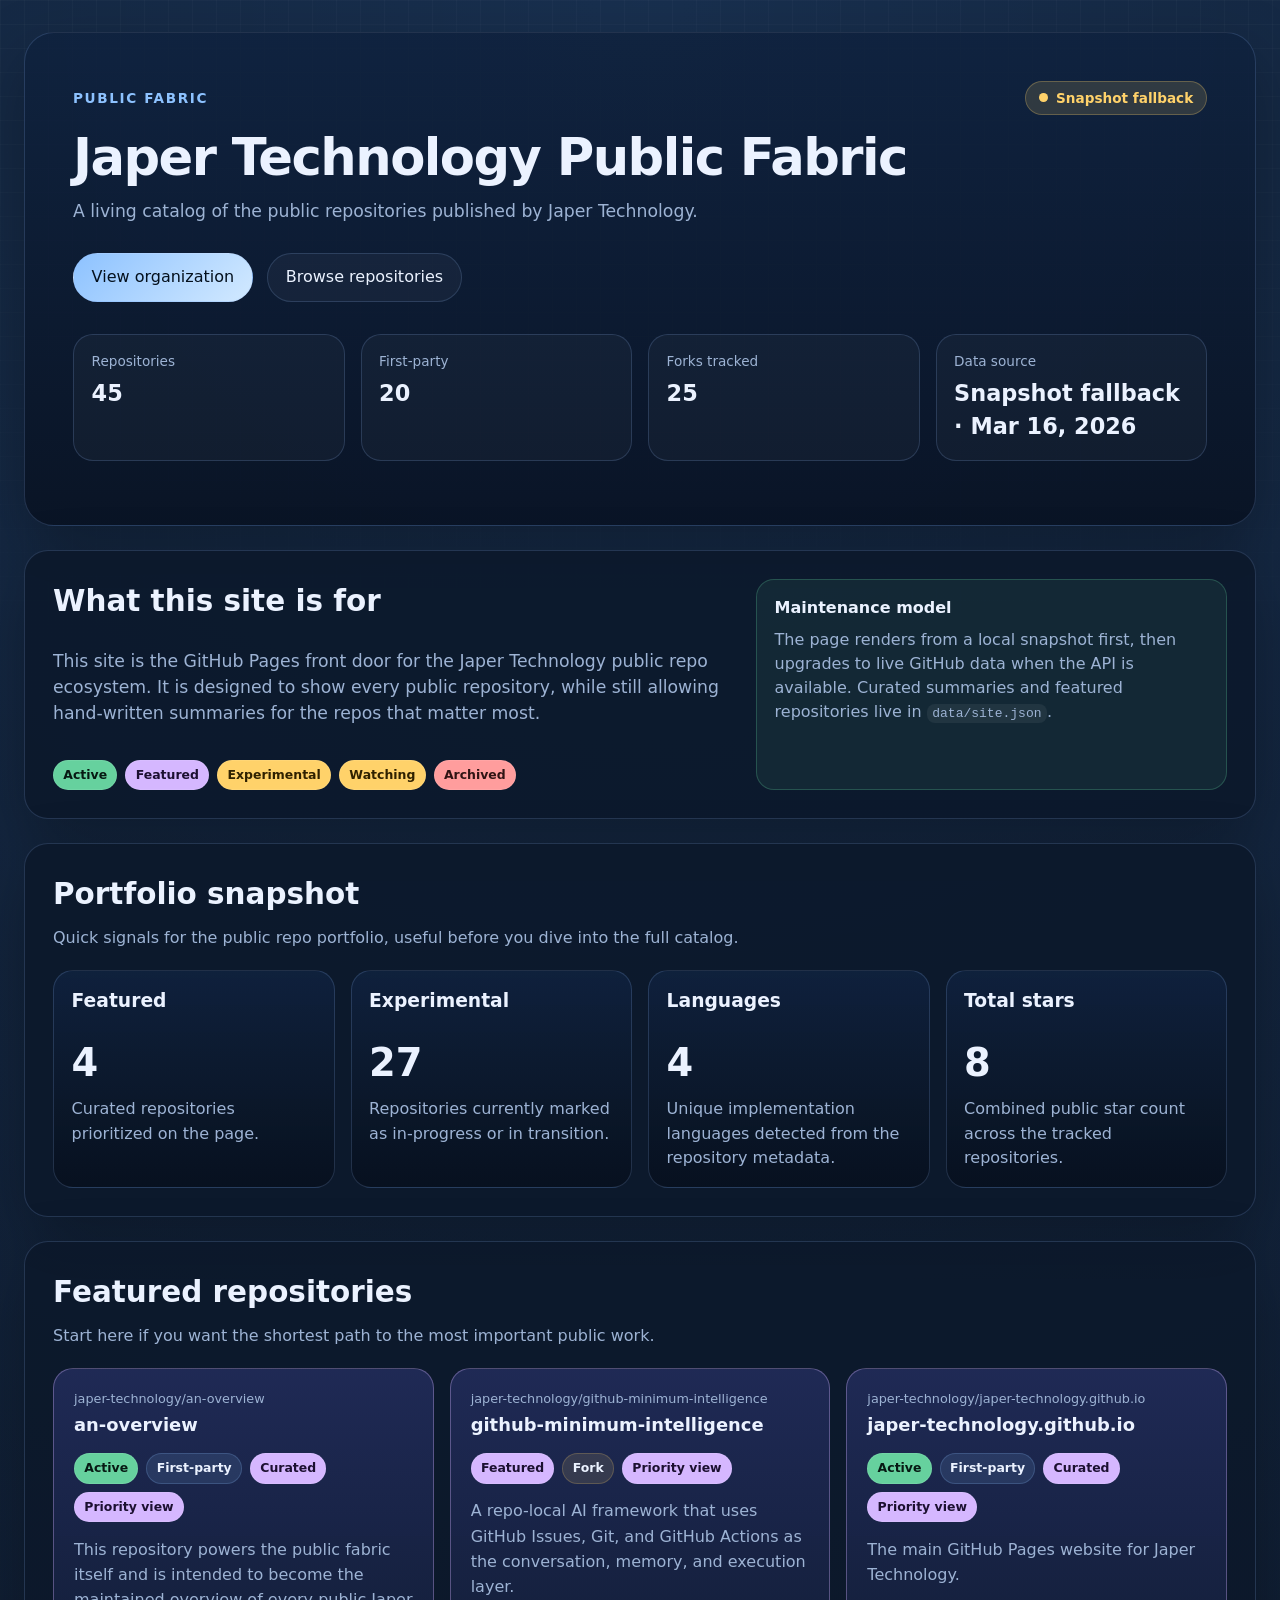
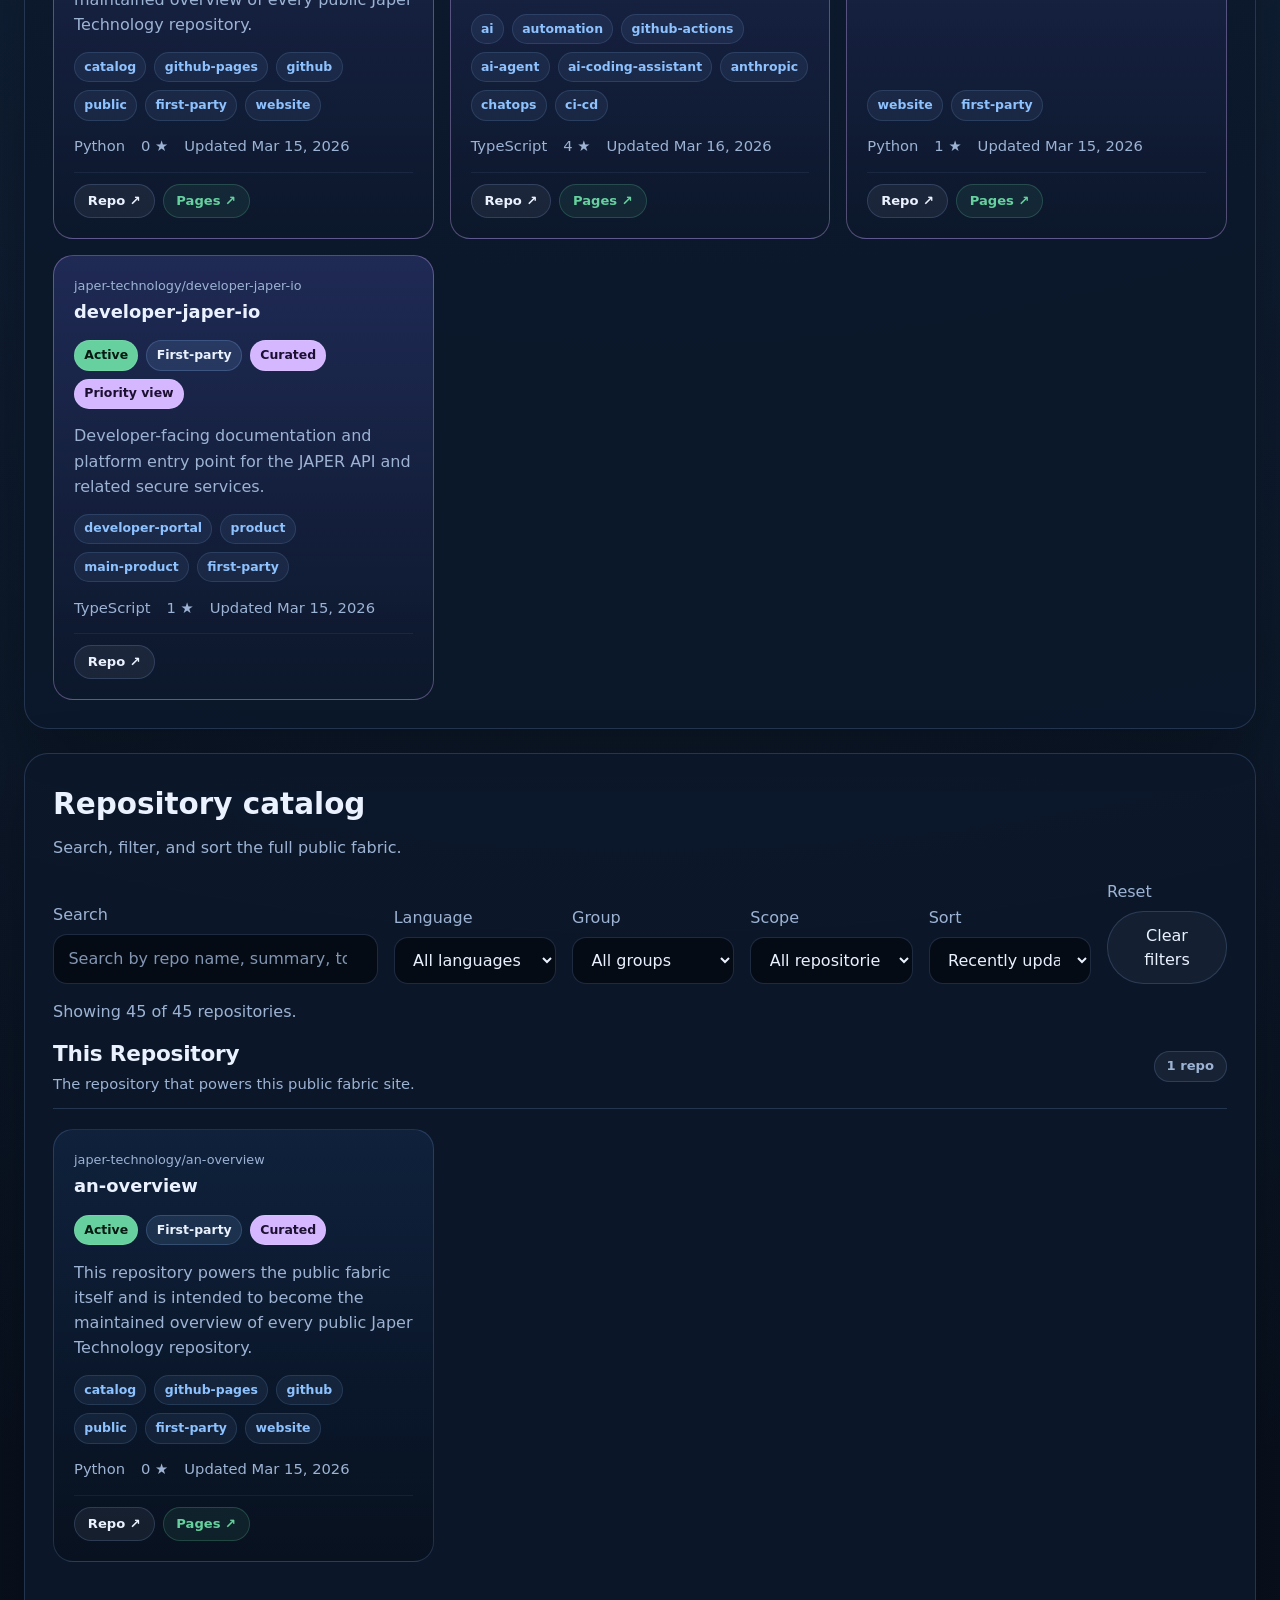
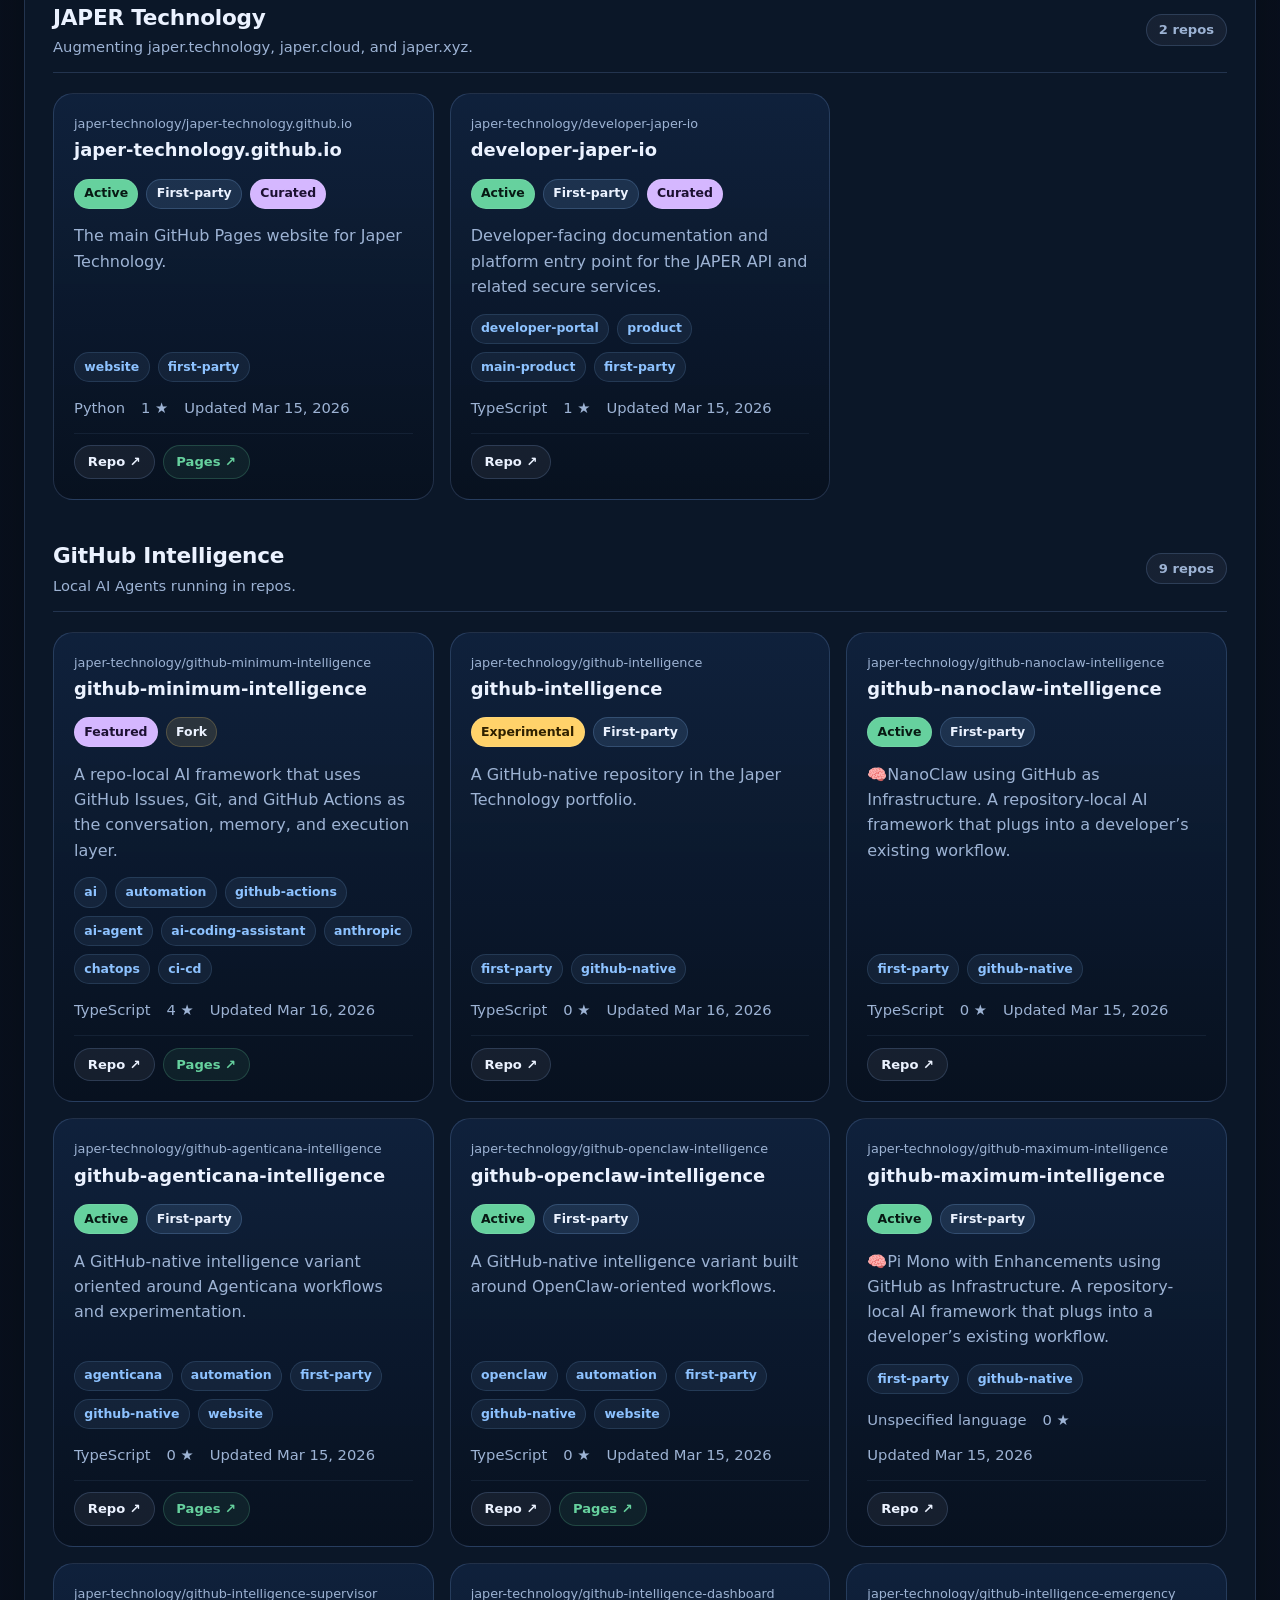
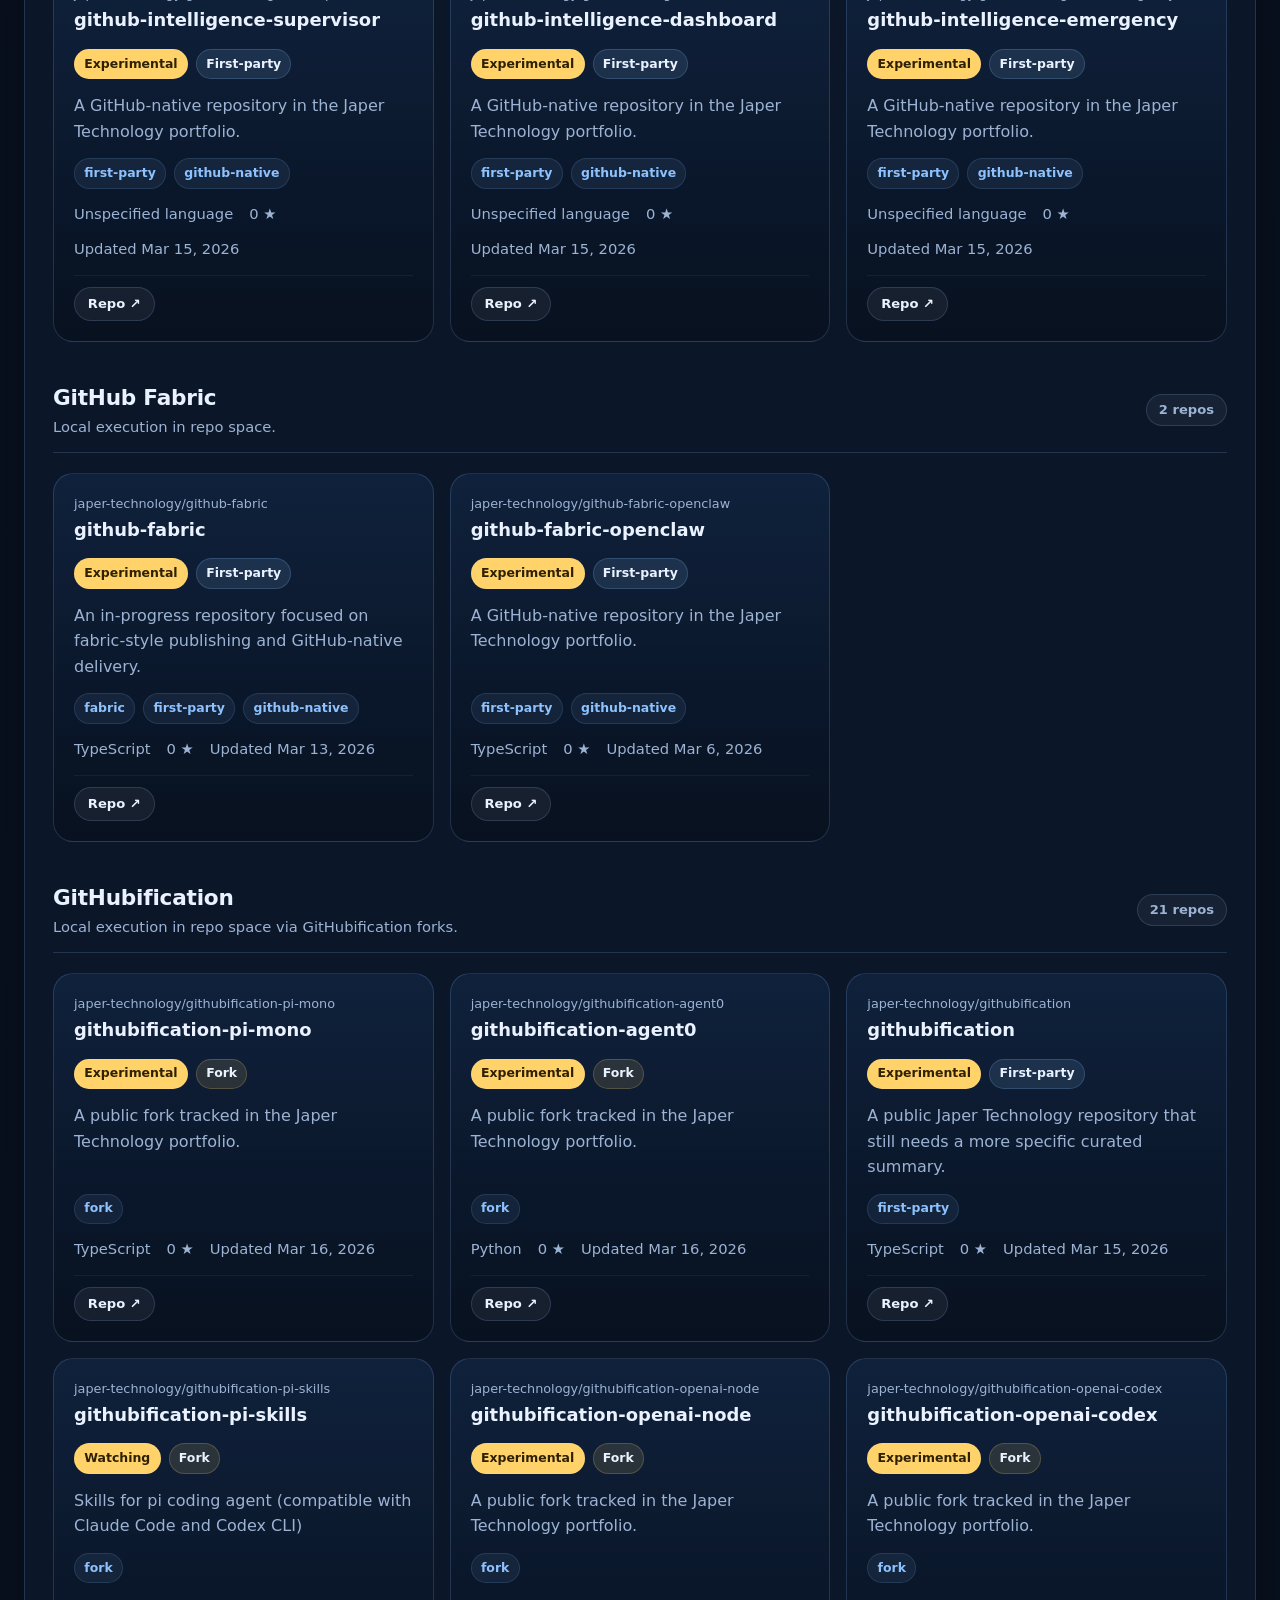
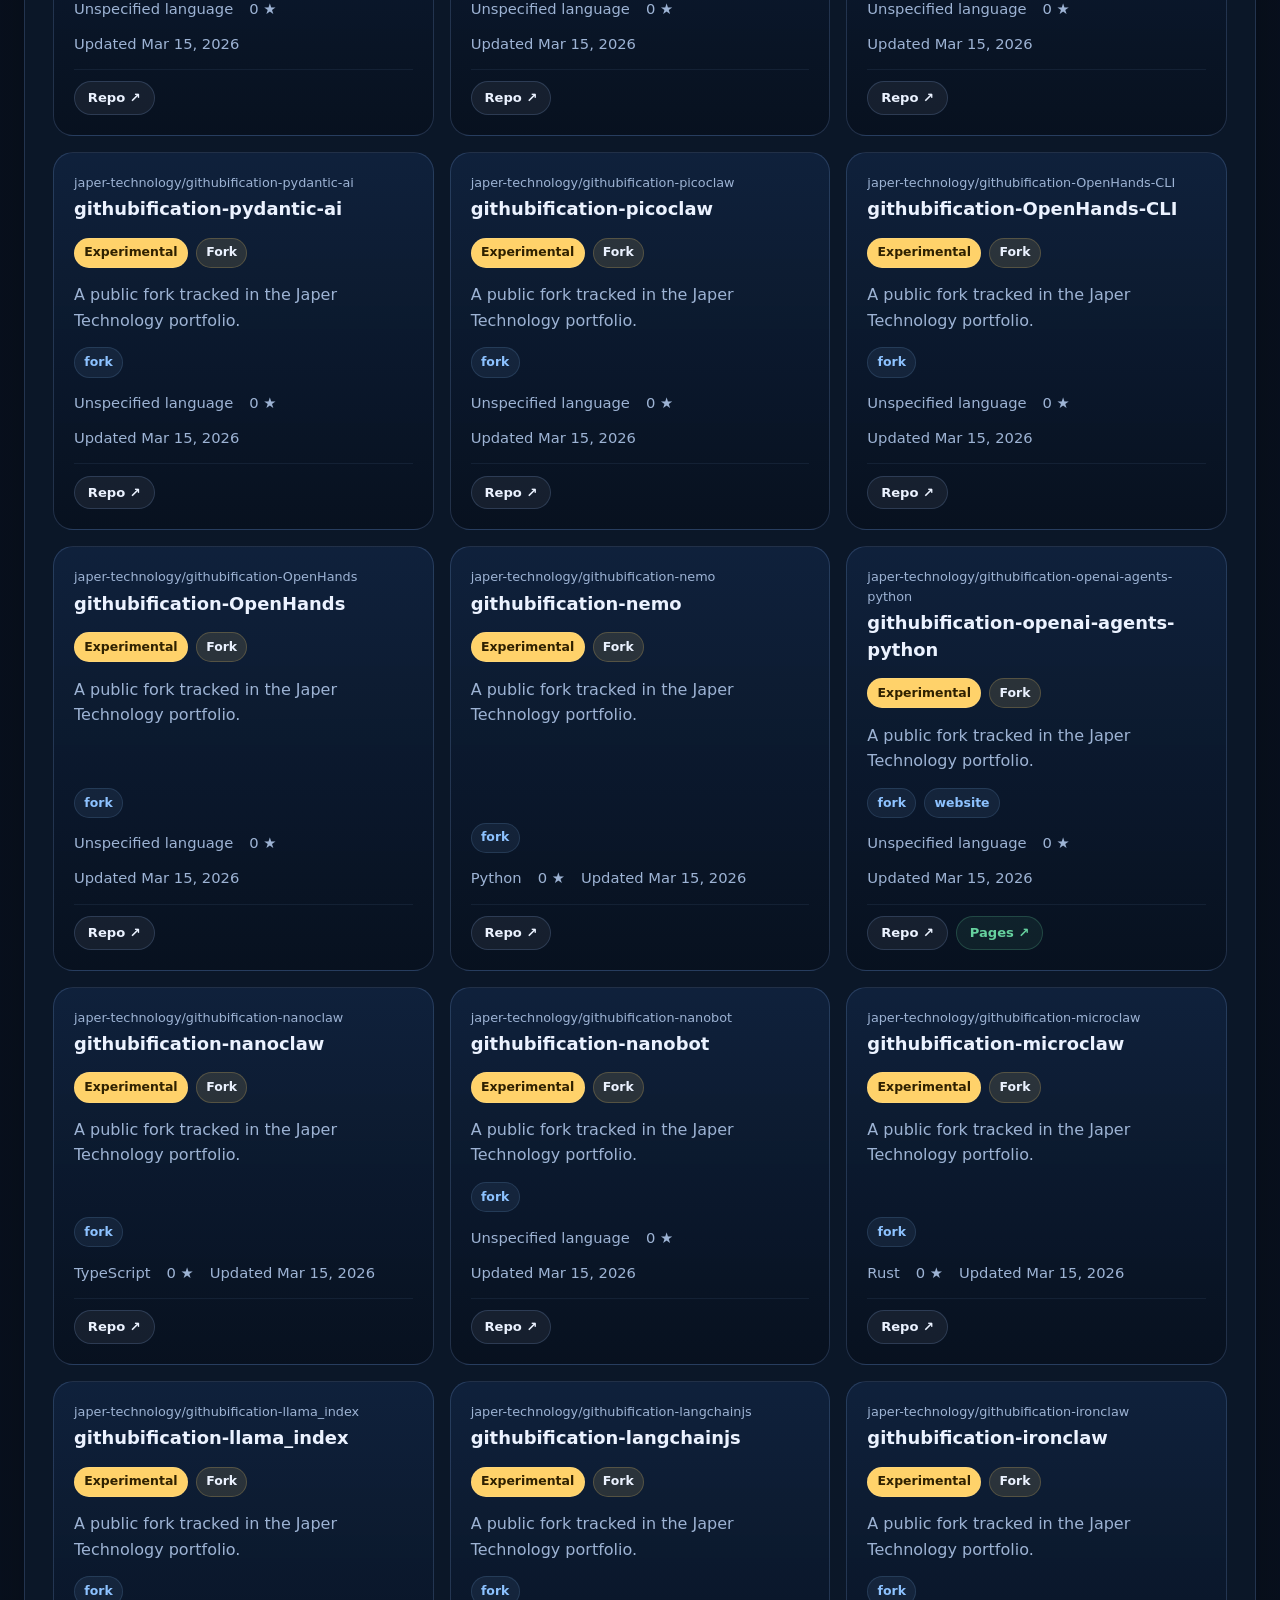
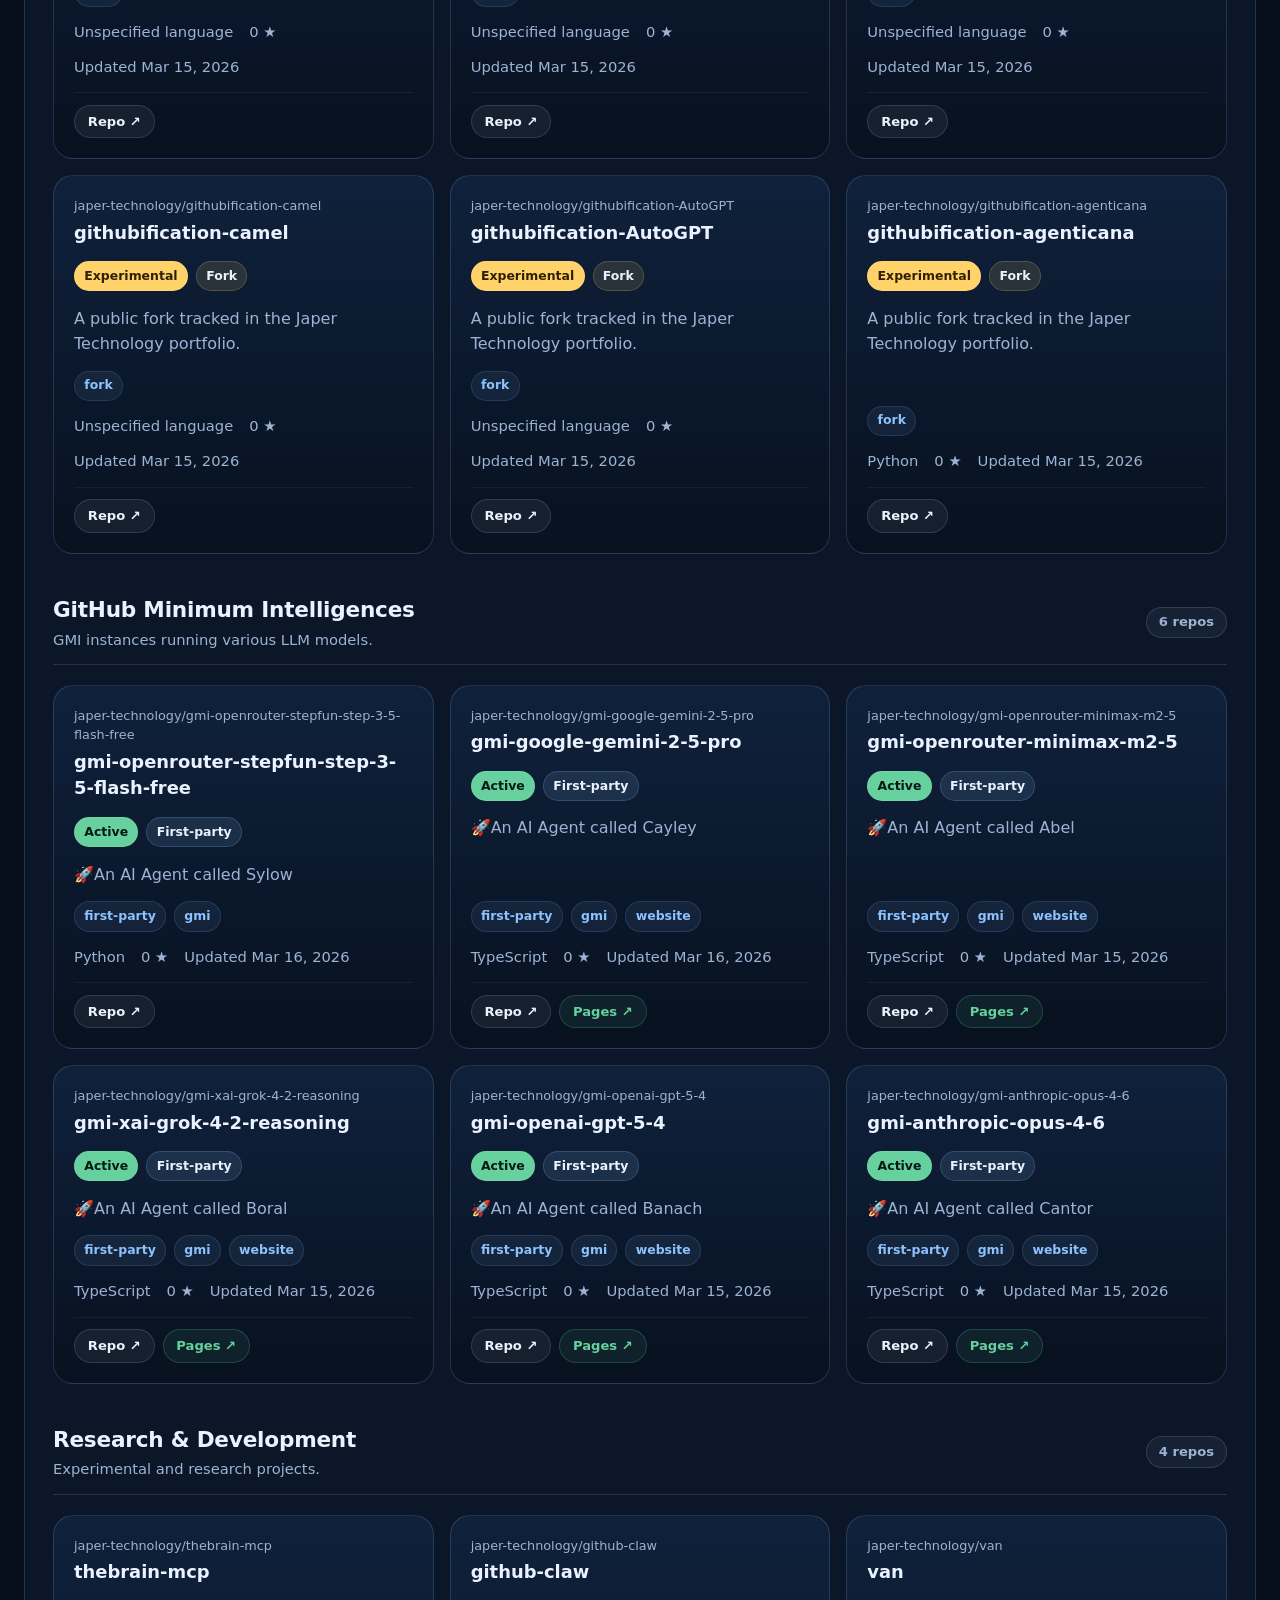
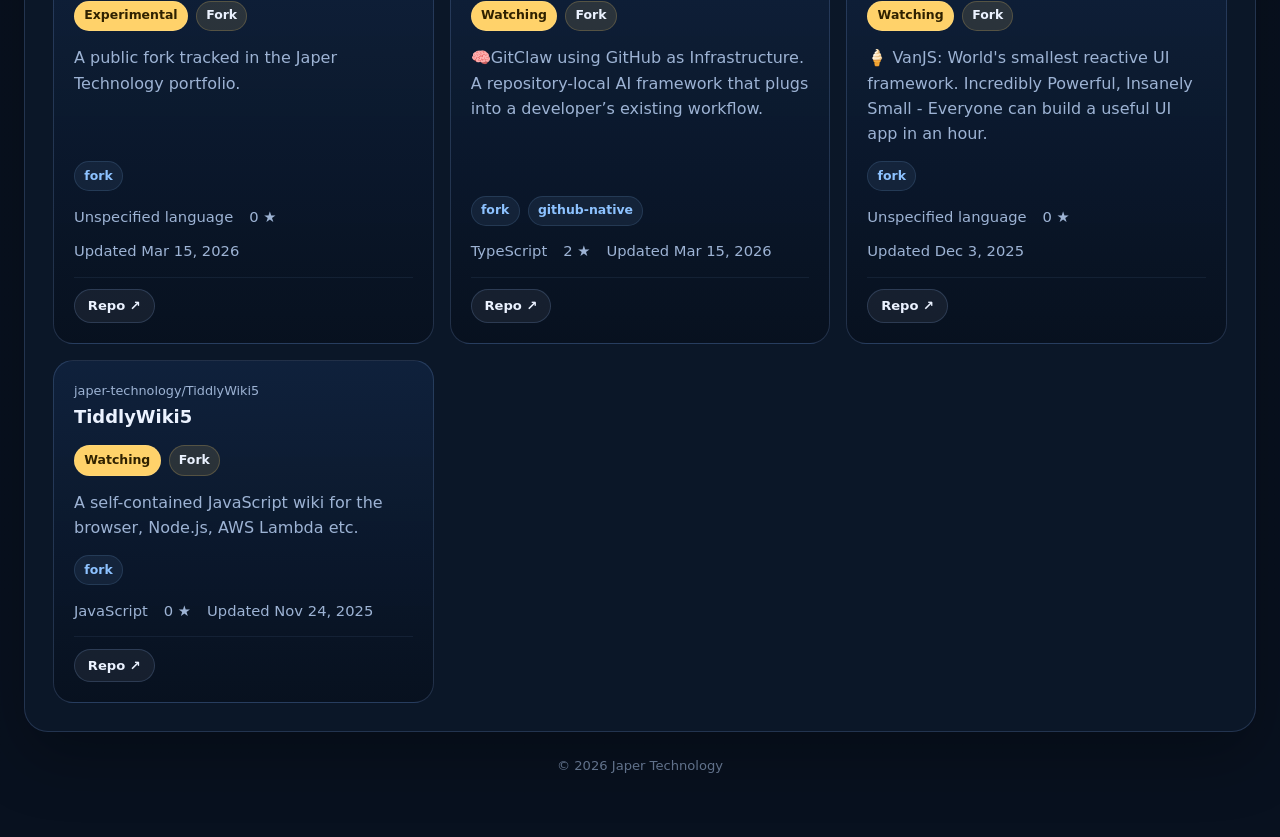
==== commit a0258363: "Update index.html" ====
--- a/.github-minimum-intelligence/public-fabric/index.html
+++ b/.github-minimum-intelligence/public-fabric/index.html
@@ -3,7 +3,7 @@
   <head>
     <meta charset="UTF-8" />
     <meta name="viewport" content="width=device-width, initial-scale=1.0" />
-    <title>Japer Technology Public Fabric</title>
+    <title>Japer Technology's GitHub Overview</title>
     <meta
       name="description"
       content="A living catalog of the public repositories published by Japer Technology."
@@ -191,12 +191,6 @@
       </main>
 
       <footer class="footer">
-        <p>
-          Built from <code>.github-minimum-intelligence/public-fabric</code> and deployed by GitHub Actions.
-        </p>
-        <p>
-          Curate summaries in <code>data/site.json</code>, then push to <code>main</code> to redeploy.
-        </p>
         <p class="copyright">&copy; 2026 Japer Technology</p>
       </footer>
     </div>
